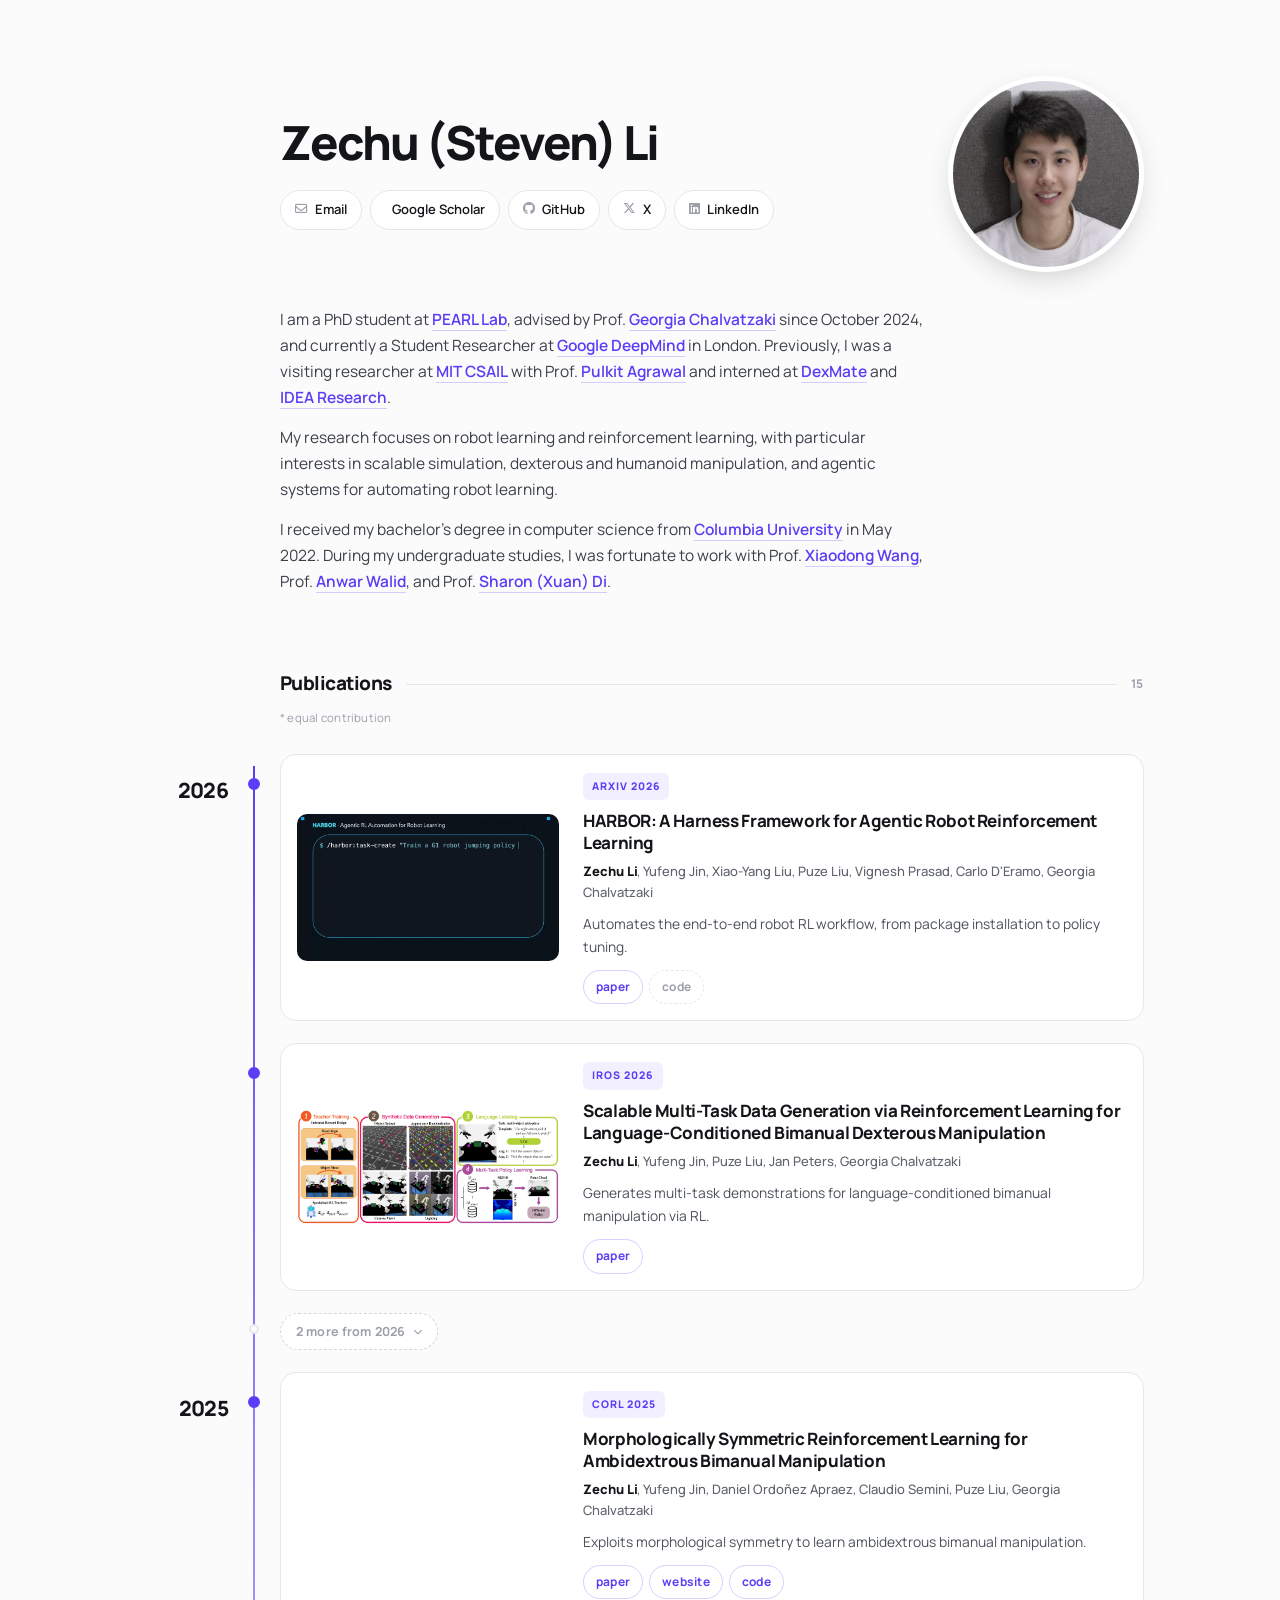
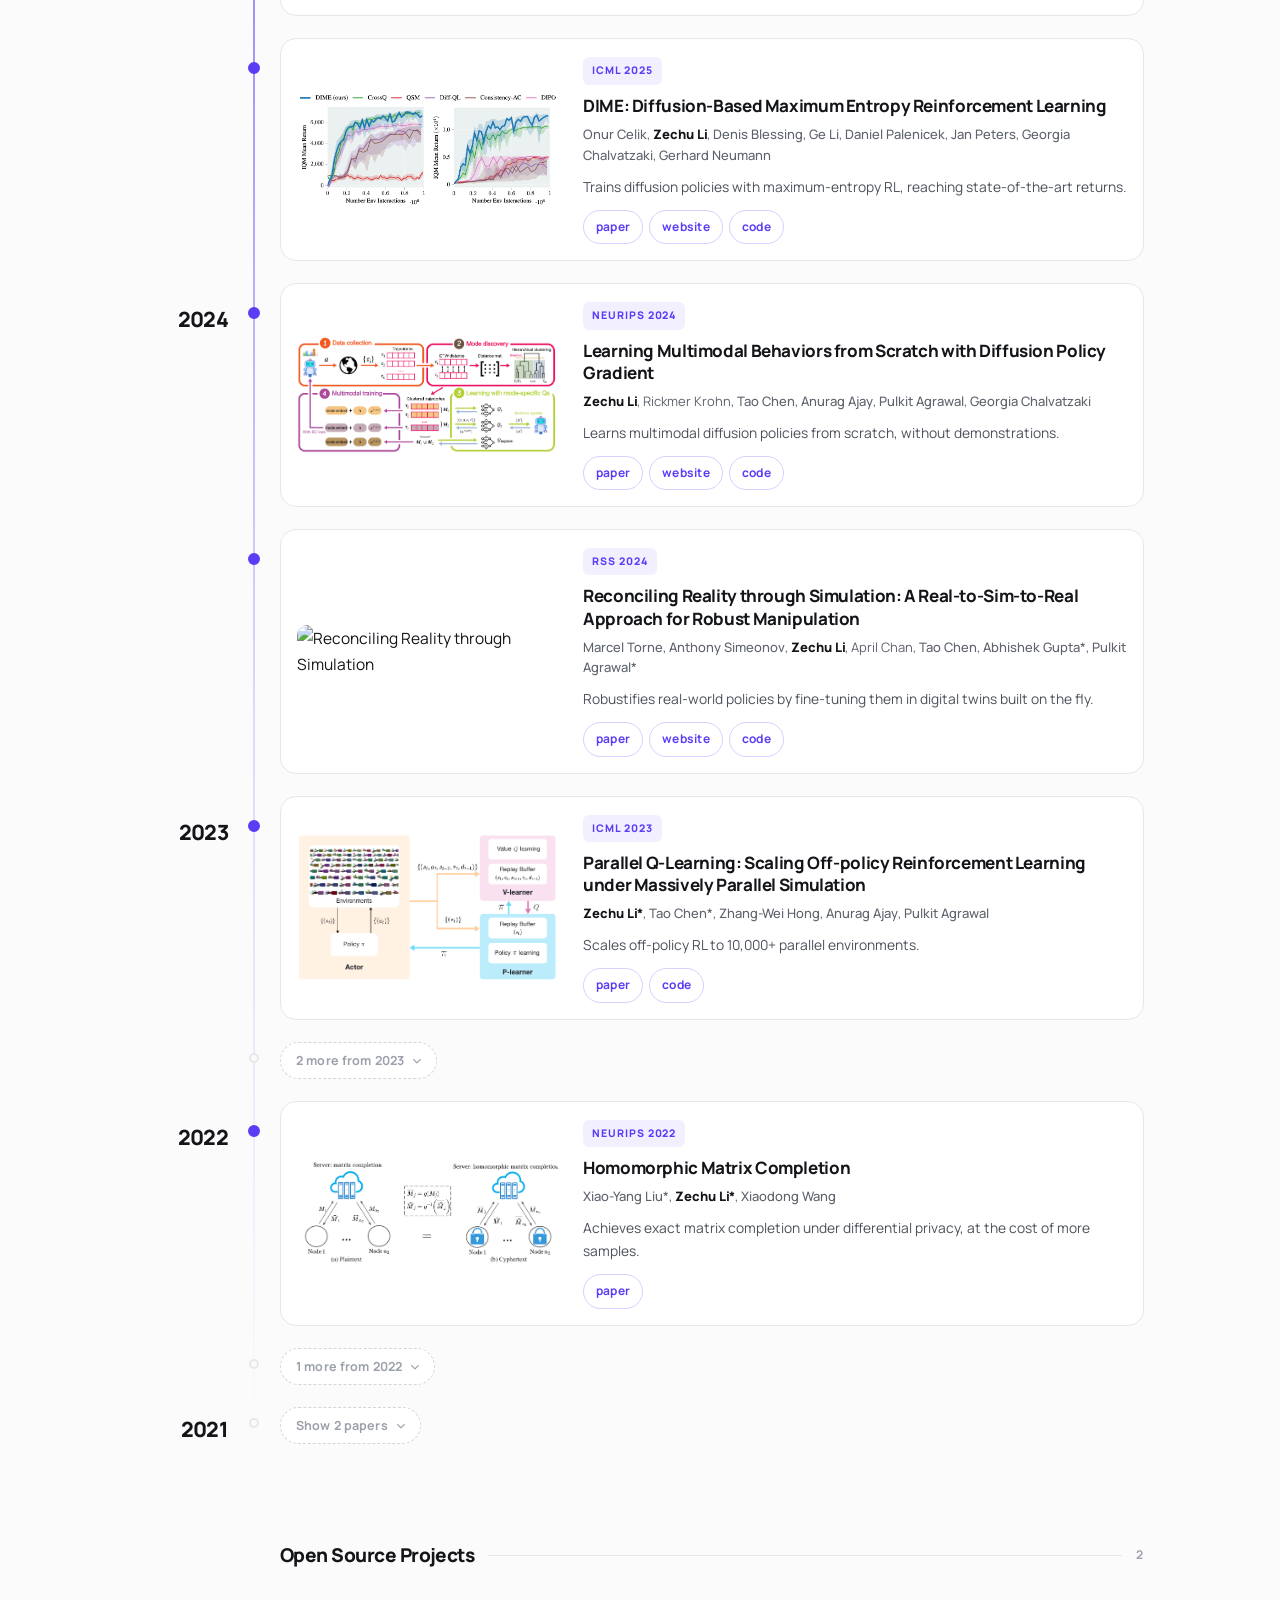
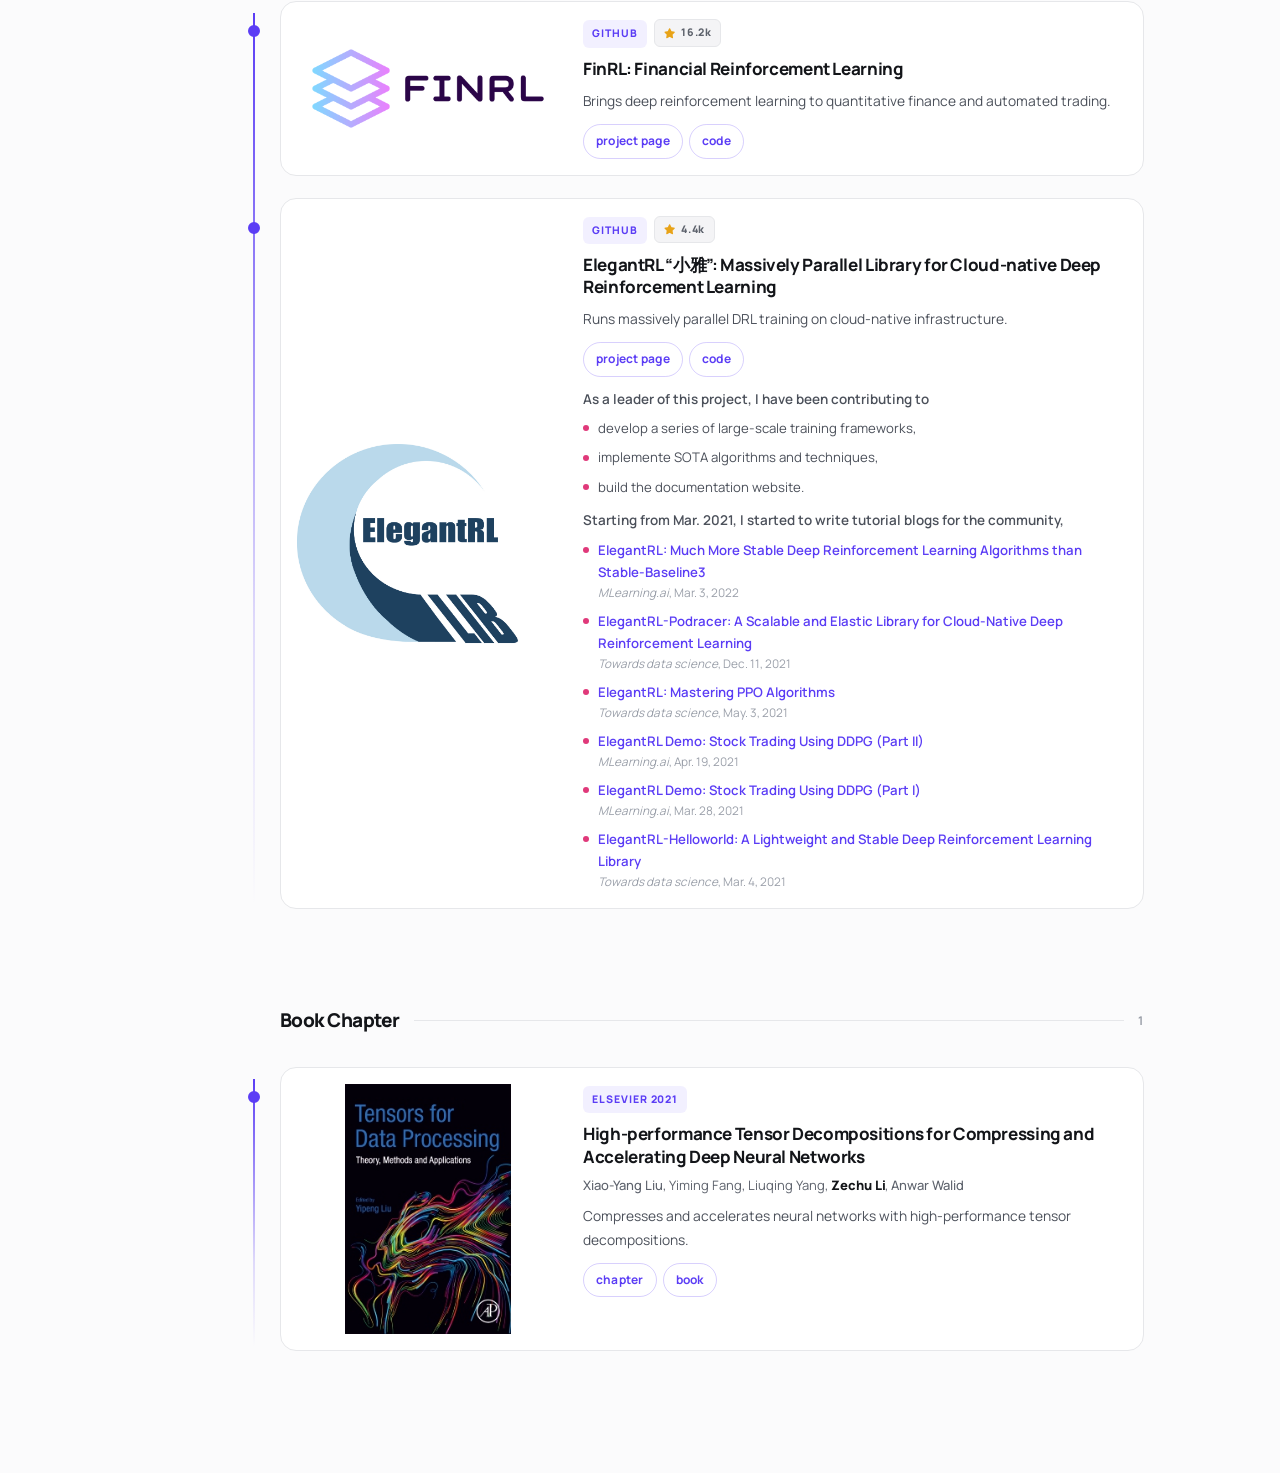
==== index.html @ 796621b0 "Tighten entry metadata: star counts, one-line contributions - Drop the per-year paper count under ea" ====
<!doctype html>
<html lang="en">
<head>
<meta charset="utf-8">
<meta name="viewport" content="width=device-width,initial-scale=1">
<meta name="color-scheme" content="light dark">
<meta name="theme-color" content="#fbfbfc">
<title>Zechu (Steven) Li</title>
<meta name="description" content="Zechu (Steven) Li — PhD student at PEARL Lab. Reinforcement learning, robotics, and scalable systems.">
<link rel="icon" href="files/scholar_photo.jpg">
<link rel="preconnect" href="https://fonts.googleapis.com"><link rel="preconnect" href="https://fonts.gstatic.com" crossorigin><link rel="stylesheet" href="https://fonts.googleapis.com/css2?family=Manrope:wght@400;500;600;700;800&display=swap">
<link rel="stylesheet" href="https://cdnjs.cloudflare.com/ajax/libs/font-awesome/6.5.2/css/all.min.css" crossorigin="anonymous" referrerpolicy="no-referrer">
<link rel="stylesheet" href="https://cdnjs.cloudflare.com/ajax/libs/academicons/1.9.4/css/academicons.min.css" crossorigin="anonymous" referrerpolicy="no-referrer">

<style>
*,*::before,*::after{box-sizing:border-box}
html{-webkit-text-size-adjust:100%}
body{margin:0}
img,video{max-width:100%;height:auto;display:block}
a{color:inherit}
h1,h2,h3,h4,p,ul,ol,figure{margin:0}
ul{padding:0;list-style:none}
button{font:inherit;color:inherit;background:none;border:0;cursor:pointer}
details summary::-webkit-details-marker{display:none}
:focus-visible{outline:2px solid currentColor;outline-offset:3px}
@media (prefers-reduced-motion:reduce){*{animation:none!important;transition:none!important;scroll-behavior:auto!important}}

:root{
  --bg:#fbfbfc; --paper:#fff; --ink:#131519; --dim:#5d626c; --dim2:#9ba0aa;
  --line:#e6e7ea; --acc:#5b3df5; --acc2:#e0397a;
  --yrw:92px;       /* column 1: the year label   */
  --railw:52px;     /* column 2: the timeline rail */
  --indent:144px;   /* = yrw + railw: everything outside the timeline lines
                       up with the cards, leaving the rail its own margin */
}
body{background:var(--bg);color:var(--ink);font:400 15.5px/1.68 "Manrope",system-ui,sans-serif;
  -webkit-font-smoothing:antialiased}
a{text-decoration:none}
.wrap{max-width:1060px;margin:0 auto;padding:0 26px 100px}
.vh{position:absolute;width:1px;height:1px;padding:0;margin:-1px;overflow:hidden;
  clip:rect(0 0 0 0);white-space:nowrap;border:0}

/* ---------- header ---------- */
header,.bio,.sec{margin-left:var(--indent)}
header{padding:76px 0 0;display:grid;grid-template-columns:1fr 212px;gap:44px;align-items:center}
.pf{width:196px;height:196px;object-fit:cover;border-radius:50%;background:var(--paper);
  border:5px solid var(--paper);box-shadow:0 10px 34px -14px rgba(19,21,25,.32);margin-left:auto}
h1{font-size:clamp(33px,6vw,47px);font-weight:800;letter-spacing:-.042em;line-height:1.05}
.social{margin-top:22px;display:flex;flex-wrap:wrap;gap:8px}
.social a{display:inline-flex;align-items:center;gap:7px;font-size:13px;font-weight:600;
  border:1px solid var(--line);background:var(--paper);border-radius:999px;padding:8px 14px;
  transition:border-color .18s,color .18s,transform .18s}
.social a:hover{border-color:var(--acc);color:var(--acc);transform:translateY(-1px)}
.social i{color:var(--dim2);font-size:12.5px}
.social a:hover i{color:var(--acc)}
.bio{margin-top:34px;display:grid;gap:14px;max-width:72ch;color:#3a3f48}
.bio a{color:var(--acc);border-bottom:1px solid rgba(91,61,245,.25);font-weight:600}
.bio a:hover{color:var(--acc2);border-color:var(--acc2)}

/* ---------- section headings ---------- */
.sec{margin:74px 0 30px var(--indent);display:flex;align-items:center;gap:14px;flex-wrap:wrap}
.sec h2{font-size:19px;font-weight:800;letter-spacing:-.028em}
.sec .ln{flex:1;height:1px;background:var(--line);min-width:20px}
.sec .cnt{font-size:12px;font-weight:700;color:var(--dim2);letter-spacing:.06em}
.note{font-size:11.5px;color:var(--dim2);margin:-22px 0 26px var(--indent);letter-spacing:.02em}

/* ---------- per-year expander ---------- */
.more{position:relative}
.more>summary{list-style:none;cursor:pointer;position:relative;padding-bottom:22px;
  display:flex;align-items:center}
.more>summary::before{content:"";position:absolute;left:calc(-1 * var(--railw)/2 - 5px);top:11px;
  width:10px;height:10px;border-radius:50%;background:var(--bg);
  border:2px solid var(--line);z-index:1;transition:border-color .18s,background .18s}
.more>summary:hover::before{border-color:var(--acc)}
.more[open]>summary::before{background:var(--acc);border-color:var(--acc)}
.moreu{display:inline-flex;align-items:center;gap:8px;background:var(--paper);
  border:1px dashed #d3d5da;border-radius:999px;padding:7px 15px;
  font-size:12.5px;font-weight:700;letter-spacing:.01em;color:var(--dim2);
  transition:border-color .18s,color .18s,border-style .18s,box-shadow .18s}
.more>summary:hover .moreu{border-style:solid;border-color:var(--acc);color:var(--acc);
  box-shadow:0 6px 18px -14px rgba(91,61,245,.7)}
.more[open]>summary .moreu{border-style:solid}
.moreu .chev{font-size:9px;transition:transform .2s}
.more[open]>summary .moreu .chev{transform:rotate(180deg)}
.more>summary:focus-visible .moreu{outline:2px solid var(--acc);outline-offset:3px}
.more .lbl-open{display:none}
.more[open] .lbl-shut{display:none}
.more[open] .lbl-open{display:inline}

/* ---------- timeline ---------- */
.tl{position:relative}
.tl::before{content:"";position:absolute;left:calc(var(--yrw) + var(--railw)/2 - 1px);
  top:12px;bottom:26px;width:2px;
  background:linear-gradient(180deg,var(--acc),rgba(91,61,245,.18) 68%,transparent)}
.grp{display:grid;grid-template-columns:var(--yrw) var(--railw) minmax(0,1fr);align-items:start}
.grp.only .yr{padding-top:5px}
.yr{grid-column:1;padding-top:19px;text-align:right;
  font-size:21px;font-weight:800;letter-spacing:-.03em;color:var(--ink)}
.cards{grid-column:3;min-width:0}
.node{position:relative;padding-bottom:22px}
.node::before{content:"";position:absolute;left:calc(-1 * var(--railw)/2 - 6px);top:24px;
  width:12px;height:12px;
  border-radius:50%;background:var(--acc);border:2.5px solid var(--acc);z-index:1;
  transition:box-shadow .18s}
.node.alt::before{background:var(--paper);border-color:var(--dim2)}
.node:hover::before{background:var(--acc);border-color:var(--acc);
  box-shadow:0 0 0 5px rgba(91,61,245,.14)}

.card{display:grid;grid-template-columns:262px 1fr;gap:24px;align-items:start;
  background:var(--paper);border:1px solid var(--line);border-radius:16px;padding:16px;
  transition:box-shadow .22s,border-color .22s,transform .22s}
.card:hover{border-color:#d8d9de;box-shadow:0 14px 34px -22px rgba(19,21,25,.34);transform:translateY(-2px)}
.fig{align-self:center;display:block;overflow:hidden;background:var(--paper);border-radius:10px}
.thumb{display:block;width:100%;height:auto;max-height:250px;object-fit:contain;margin:0 auto}
.vbadge{display:inline-block;font-size:10.5px;font-weight:800;letter-spacing:.09em;text-transform:uppercase;
  color:var(--acc);background:rgba(91,61,245,.08);border-radius:6px;padding:5px 9px}
.node.alt .vbadge{color:var(--dim);background:#f1f1f4}
.stars{display:inline-flex;align-items:center;gap:6px;margin-left:7px;vertical-align:middle;
  font-size:10.5px;font-weight:800;letter-spacing:.06em;color:var(--dim);
  background:#f4f4f6;border:1px solid var(--line);border-radius:6px;padding:4px 9px}
.stars i{color:#e8a317;font-size:10px}
.ttl{font-size:17px;font-weight:750;line-height:1.3;letter-spacing:-.022em;margin:10px 0 7px}
.ttl a:hover{color:var(--acc)}
.authors{font-size:13px;color:var(--dim);line-height:1.6}
.authors a{font-weight:500}
.authors a:hover{color:var(--acc)}
.me{color:var(--ink);font-weight:800;letter-spacing:-.005em}
.desc{font-size:13.8px;color:#4b505a;margin-top:9px}
.lnks{margin-top:12px;display:flex;flex-wrap:wrap;gap:6px}
.lnk{font-size:12px;font-weight:700;letter-spacing:.02em;color:var(--acc);
  border:1px solid rgba(91,61,245,.24);border-radius:999px;padding:6px 12px}
.lnk:hover{background:var(--acc);color:#fff;border-color:var(--acc)}
.lnk.off{color:var(--dim2);border-color:var(--line);border-style:dashed;pointer-events:none}
.sep{display:none}

/* ---------- open-source extras ---------- */
.pi{font-size:13.5px;color:#4b505a;margin-top:11px;font-weight:600}
.plist{margin-top:7px;display:grid;gap:7px;font-size:13.2px;color:#4b505a}
.plist li{padding-left:15px;position:relative}
.plist li::before{content:"";position:absolute;left:0;top:.62em;width:6px;height:6px;
  border-radius:50%;background:var(--acc2)}
.plist a{color:var(--acc);font-weight:600}
.plist a:hover{color:var(--acc2)}
.cite{display:block;font-size:11.8px;color:var(--dim2);font-weight:400}


@media (max-width:960px){
  :root{--yrw:70px;--railw:42px;--indent:112px}
  .card{grid-template-columns:216px 1fr;gap:20px}
  .yr{font-size:19px}
}
@media (max-width:820px){
  :root{--indent:0px}
  header{grid-template-columns:1fr;gap:22px}
  .pf{width:132px;height:132px;order:-1;border-width:4px;margin-left:0}
  .tl::before{left:5px;top:8px}
  .grp{grid-template-columns:minmax(0,1fr)}
  .yr{grid-column:1;padding:0 0 12px 28px;text-align:left;font-size:18px;
    display:flex;align-items:baseline;gap:9px}
  .cards{grid-column:1}
  .node{padding-left:28px}
  .node::before{left:0;top:24px}
  .card{grid-template-columns:1fr;gap:14px}
  .fig{max-width:360px;width:100%}
}
@media (max-width:520px){
  .wrap{padding:0 16px 80px}
  header{padding-top:44px}
  .sec{gap:10px}
  .sec .ln{display:none}
}
</style>
</head>
<body>

<div class="wrap">
<header>
  <div>
    <h1>Zechu (Steven) Li</h1>
    <nav class="social"><a class="" href="mailto:zl2993@columbia.edu"><i class="far fa-envelope" aria-hidden="true"></i> Email</a><a class="" href="https://scholar.google.com/citations?user=FI_6by0AAAAJ&hl=en" target="_blank" rel="noopener"><i class="ai ai-google-scholar" aria-hidden="true"></i> Google Scholar</a><a class="" href="https://github.com/supersglzc" target="_blank" rel="noopener"><i class="fab fa-github" aria-hidden="true"></i> GitHub</a><a class="" href="https://x.com/softraeh" target="_blank" rel="noopener"><i class="fab fa-x-twitter" aria-hidden="true"></i> X</a><a class="" href="https://www.linkedin.com/in/zechu-li-66a7741b3/" target="_blank" rel="noopener"><i class="fab fa-linkedin" aria-hidden="true"></i> LinkedIn</a></nav>
  </div>
  <img class="pf" src="files/scholar_photo.jpg" alt="Zechu (Steven) Li" width="256" height="256">
</header>
<div class="bio"><p class="bio-p">I am a PhD student at <a href="https://pearl-lab.com/" target="_blank" rel="noopener">PEARL Lab</a>, advised by Prof. <a href="https://pearl-lab.com/people/georgia-chalvatzaki/" target="_blank" rel="noopener">Georgia Chalvatzaki</a> since October 2024, and currently a Student Researcher at <a href="https://deepmind.google/" target="_blank" rel="noopener">Google DeepMind</a> in London. Previously, I was a visiting researcher at <a href="https://www.csail.mit.edu/" target="_blank" rel="noopener">MIT CSAIL</a> with Prof. <a href="http://people.csail.mit.edu/pulkitag/" target="_blank" rel="noopener">Pulkit Agrawal</a> and interned at <a href="https://www.dexmate.ai/" target="_blank" rel="noopener">DexMate</a> and <a href="https://www.idea.edu.cn/" target="_blank" rel="noopener">IDEA Research</a>.</p>
<p class="bio-p">My research focuses on robot learning and reinforcement learning, with particular interests in scalable simulation, dexterous and humanoid manipulation, and agentic systems for automating robot learning.</p>
<p class="bio-p">I received my bachelor&rsquo;s degree in computer science from <a href="https://www.columbia.edu/" target="_blank" rel="noopener">Columbia University</a> in May 2022. During my undergraduate studies, I was fortunate to work with Prof. <a href="https://www.ee.columbia.edu/~wangx/" target="_blank" rel="noopener">Xiaodong Wang</a>, Prof. <a href="https://scholar.google.com.au/citations?user=Q5oC62EAAAAJ&amp;hl=en" target="_blank" rel="noopener">Anwar Walid</a>, and Prof. <a href="https://sharondi-columbia.wixsite.com/ditectlab" target="_blank" rel="noopener">Sharon (Xuan) Di</a>.</p></div>

<main>
  <div class="sec"><h2>Publications</h2><span class="ln"></span><span class="cnt">15</span></div>
  <p class="note">* equal contribution</p>
  <div class="tl">
<div class="grp"><div class="yr">2026</div><div class="cards">
<div class="node">
  <article class="card">
    <a class="fig" href="https://arxiv.org/abs/2606.08610" target="_blank" rel="noopener"><img class="thumb" src="images/harbor_demo.webp" alt="HARBOR" loading="lazy" decoding="async"></a>
    <div>
      <span class="vbadge">arXiv 2026</span>
      <h3 class="ttl"><a href="https://arxiv.org/abs/2606.08610" target="_blank" rel="noopener">HARBOR: A Harness Framework for Agentic Robot Reinforcement Learning</a></h3>
      <p class="authors"><span class="me">Zechu Li</span>, <a href="https://yufengjin.github.io/" target="_blank" rel="noopener">Yufeng Jin</a>, <a href="http://www.tensorlet.org/" target="_blank" rel="noopener">Xiao-Yang Liu</a>, <a href="https://puzeliu.github.io/" target="_blank" rel="noopener">Puze Liu</a>, <a href="https://pearl-lab.com/vignesh-prasad/" target="_blank" rel="noopener">Vignesh Prasad</a>, <a href="https://www.caidas.uni-wuerzburg.de/rlcdm/team/carlo-deramo/" target="_blank" rel="noopener">Carlo D'Eramo</a>, <a href="https://pearl-lab.com/people/georgia-chalvatzaki/" target="_blank" rel="noopener">Georgia Chalvatzaki</a></p>
      <p class="desc">Automates the end-to-end robot RL workflow, from package installation to policy tuning.</p>
      <div class="lnks"><a class="lnk" href="https://arxiv.org/abs/2606.08610" target="_blank" rel="noopener">paper</a><span class="lnk off" title="coming soon">code</span></div>
      
    </div>
  </article>
</div>
<div class="node">
  <article class="card">
    <a class="fig" href="https://arxiv.org/abs/2606.22471" target="_blank" rel="noopener"><img class="thumb" src="images/iros.jpg" alt="Scalable Multi-Task Data Generation via Reinforcement Learning for Language-Conditioned Bimanual Dexterous Manipulation" loading="lazy" decoding="async"></a>
    <div>
      <span class="vbadge">IROS 2026</span>
      <h3 class="ttl"><a href="https://arxiv.org/abs/2606.22471" target="_blank" rel="noopener">Scalable Multi-Task Data Generation via Reinforcement Learning for Language-Conditioned Bimanual Dexterous Manipulation</a></h3>
      <p class="authors"><span class="me">Zechu Li</span>, <a href="https://yufengjin.github.io/" target="_blank" rel="noopener">Yufeng Jin</a>, <a href="https://puzeliu.github.io/" target="_blank" rel="noopener">Puze Liu</a>, <a href="https://www.ias.informatik.tu-darmstadt.de/Team/JanPeters" target="_blank" rel="noopener">Jan Peters</a>, <a href="https://pearl-lab.com/people/georgia-chalvatzaki/" target="_blank" rel="noopener">Georgia Chalvatzaki</a></p>
      <p class="desc">Generates multi-task demonstrations for language-conditioned bimanual manipulation via RL.</p>
      <div class="lnks"><a class="lnk" href="https://arxiv.org/abs/2606.22471" target="_blank" rel="noopener">paper</a></div>
      
    </div>
  </article>
</div><details class="more"><summary><span class="moreu"><span class="lbl-shut">2 more from 2026</span><span class="lbl-open">Show fewer</span><i class="chev fas fa-chevron-down" aria-hidden="true"></i></span></summary>
<div class="node alt">
  <article class="card">
    <a class="fig" href="https://arxiv.org/abs/2605.11665v1" target="_blank" rel="noopener"><img class="thumb" src="images/nautilus.png" alt="Nautilus" loading="lazy" decoding="async"></a>
    <div>
      <span class="vbadge">arXiv 2026</span>
      <h3 class="ttl"><a href="https://arxiv.org/abs/2605.11665v1" target="_blank" rel="noopener">Nautilus: From One Prompt to Plug-and-Play Robot Learning</a></h3>
      <p class="authors"><a href="https://yufengjin.github.io/" target="_blank" rel="noopener">Yufeng Jin*</a>, <a href="https://ventusff.github.io/" target="_blank" rel="noopener">Jianfei Guo*</a>, <a href="https://xiaogangjia.github.io/Personal_Website/" target="_blank" rel="noopener">Xiaogang Jia</a>, <a href="https://yudeng321.github.io/" target="_blank" rel="noopener">Yu Deng</a>, <span class="me">Zechu Li</span>, <a href="https://www.linkedin.com/in/han-liu-697a442aa/" target="_blank" rel="noopener">Han Liu</a>, <span class="au">Weiran Liao</span>, <a href="https://pearl-lab.com/vignesh-prasad/" target="_blank" rel="noopener">Vignesh Prasad</a>, <a href="https://www.linkedin.com/in/mathias-franzius-86b17b2b4/" target="_blank" rel="noopener">Mathias Franzius</a>, <a href="https://alr.iar.kit.edu/21_65.php" target="_blank" rel="noopener">Gerhard Neumann</a>, <a href="https://pearl-lab.com/people/georgia-chalvatzaki/" target="_blank" rel="noopener">Georgia Chalvatzaki</a></p>
      <p class="desc">Turns a single prompt into reproduction, evaluation, fine-tuning, and deployment workflows.</p>
      <div class="lnks"><a class="lnk" href="https://arxiv.org/abs/2605.11665v1" target="_blank" rel="noopener">paper</a><a class="lnk" href="https://yufengjin.github.io/projects/nautilus/" target="_blank" rel="noopener">website</a></div>
      
    </div>
  </article>
</div>
<div class="node alt">
  <article class="card">
    <a class="fig" href="https://arxiv.org/abs/2511.01501" target="_blank" rel="noopener"><img class="thumb" src="images/se3poseflow.webp" alt="SE(3)-PoseFlow" loading="lazy" decoding="async"></a>
    <div>
      <span class="vbadge">ICRA 2026</span>
      <h3 class="ttl"><a href="https://arxiv.org/abs/2511.01501" target="_blank" rel="noopener">SE(3)-PoseFlow: Estimating 6D Pose Distributions for Uncertainty-Aware Robotic Manipulation</a></h3>
      <p class="authors"><a href="https://yufengjin.github.io/" target="_blank" rel="noopener">Yufeng Jin</a>, <a href="https://niklasfunk.com/" target="_blank" rel="noopener">Niklas Funk</a>, <a href="https://pearl-lab.com/vignesh-prasad/" target="_blank" rel="noopener">Vignesh Prasad</a>, <span class="me">Zechu Li</span>, <a href="https://www.linkedin.com/in/mathias-franzius-86b17b2b4/" target="_blank" rel="noopener">Mathias Franzius</a>, <a href="https://www.ias.informatik.tu-darmstadt.de/Team/JanPeters" target="_blank" rel="noopener">Jan Peters</a>, <a href="https://pearl-lab.com/people/georgia-chalvatzaki/" target="_blank" rel="noopener">Georgia Chalvatzaki</a></p>
      <p class="desc">Estimates full 6D pose distributions via flow matching on SE(3) for uncertainty-aware manipulation.</p>
      <div class="lnks"><a class="lnk" href="https://arxiv.org/abs/2511.01501" target="_blank" rel="noopener">paper</a><a class="lnk" href="https://yufengjin.github.io/projects/se3-poseflow/" target="_blank" rel="noopener">website</a></div>
      
    </div>
  </article>
</div></details></div></div>
<div class="grp"><div class="yr">2025</div><div class="cards">
<div class="node">
  <article class="card">
    <a class="fig" href="https://arxiv.org/abs/2505.05287" target="_blank" rel="noopener"><video class="thumb" src="images/symdex.mp4" autoplay muted loop playsinline preload="metadata"></video></a>
    <div>
      <span class="vbadge">CoRL 2025</span>
      <h3 class="ttl"><a href="https://arxiv.org/abs/2505.05287" target="_blank" rel="noopener">Morphologically Symmetric Reinforcement Learning for Ambidextrous Bimanual Manipulation</a></h3>
      <p class="authors"><span class="me">Zechu Li</span>, <a href="https://yufengjin.github.io/" target="_blank" rel="noopener">Yufeng Jin</a>, <a href="https://daniel-ordonez-apraez.netlify.app/" target="_blank" rel="noopener">Daniel Ordoñez Apraez</a>, <a href="https://www.iit.it/people-details/-/people/claudio-semini" target="_blank" rel="noopener">Claudio Semini</a>, <a href="https://puzeliu.github.io/" target="_blank" rel="noopener">Puze Liu</a>, <a href="https://pearl-lab.com/people/georgia-chalvatzaki/" target="_blank" rel="noopener">Georgia Chalvatzaki</a></p>
      <p class="desc">Exploits morphological symmetry to learn ambidextrous bimanual manipulation.</p>
      <div class="lnks"><a class="lnk" href="https://arxiv.org/abs/2505.05287" target="_blank" rel="noopener">paper</a><a class="lnk" href="https://supersglzc.github.io/projects/symdex/" target="_blank" rel="noopener">website</a><a class="lnk" href="https://github.com/supersglzc/symdex" target="_blank" rel="noopener">code</a></div>
      
    </div>
  </article>
</div>
<div class="node">
  <article class="card">
    <a class="fig" href="https://arxiv.org/abs/2502.02316" target="_blank" rel="noopener"><img class="thumb" src="images/DIME.png" alt="DIME" loading="lazy" decoding="async"></a>
    <div>
      <span class="vbadge">ICML 2025</span>
      <h3 class="ttl"><a href="https://arxiv.org/abs/2502.02316" target="_blank" rel="noopener">DIME: Diffusion-Based Maximum Entropy Reinforcement Learning</a></h3>
      <p class="authors"><a href="https://onur4229.github.io/" target="_blank" rel="noopener">Onur Celik</a>, <span class="me">Zechu Li</span>, <a href="https://denisbless.github.io/" target="_blank" rel="noopener">Denis Blessing</a>, <a href="https://brucegeli.github.io/" target="_blank" rel="noopener">Ge Li</a>, <a href="https://www.ias.informatik.tu-darmstadt.de/Team/DanielPalenicek" target="_blank" rel="noopener">Daniel Palenicek</a>, <a href="https://www.ias.informatik.tu-darmstadt.de/Team/JanPeters" target="_blank" rel="noopener">Jan Peters</a>, <a href="https://pearl-lab.com/people/georgia-chalvatzaki/" target="_blank" rel="noopener">Georgia Chalvatzaki</a>, <a href="https://alr.iar.kit.edu/21_65.php" target="_blank" rel="noopener">Gerhard Neumann</a></p>
      <p class="desc">Trains diffusion policies with maximum-entropy RL, reaching state-of-the-art returns.</p>
      <div class="lnks"><a class="lnk" href="https://arxiv.org/abs/2502.02316" target="_blank" rel="noopener">paper</a><a class="lnk" href="https://alrhub.github.io/dime-website/" target="_blank" rel="noopener">website</a><a class="lnk" href="https://github.com/ALRhub/DIME" target="_blank" rel="noopener">code</a></div>
      
    </div>
  </article>
</div></div></div>
<div class="grp"><div class="yr">2024</div><div class="cards">
<div class="node">
  <article class="card">
    <a class="fig" href="https://arxiv.org/abs/2406.00681" target="_blank" rel="noopener"><img class="thumb" src="images/ddiffpg.png" alt="Learning Multimodal Behaviors from Scratch with Diffusion Policy Gradient" loading="lazy" decoding="async"></a>
    <div>
      <span class="vbadge">NeurIPS 2024</span>
      <h3 class="ttl"><a href="https://arxiv.org/abs/2406.00681" target="_blank" rel="noopener">Learning Multimodal Behaviors from Scratch with Diffusion Policy Gradient</a></h3>
      <p class="authors"><span class="me">Zechu Li</span>, <span class="au">Rickmer Krohn</span>, <a href="https://taochenshh.github.io/" target="_blank" rel="noopener">Tao Chen</a>, <a href="https://anuragajay.github.io/" target="_blank" rel="noopener">Anurag Ajay</a>, <a href="https://people.csail.mit.edu/pulkitag/" target="_blank" rel="noopener">Pulkit Agrawal</a>, <a href="https://pearl-lab.com/people/georgia-chalvatzaki/" target="_blank" rel="noopener">Georgia Chalvatzaki</a></p>
      <p class="desc">Learns multimodal diffusion policies from scratch, without demonstrations.</p>
      <div class="lnks"><a class="lnk" href="https://arxiv.org/abs/2406.00681" target="_blank" rel="noopener">paper</a><a class="lnk" href="https://supersglzc.github.io/projects/ddiffpg/" target="_blank" rel="noopener">website</a><a class="lnk" href="https://github.com/supersglzc/ddiffpg" target="_blank" rel="noopener">code</a></div>
      
    </div>
  </article>
</div>
<div class="node">
  <article class="card">
    <a class="fig" href="http://arxiv.org/abs/2403.03949" target="_blank" rel="noopener"><img class="thumb" src="images/realto.gif" alt="Reconciling Reality through Simulation" loading="lazy" decoding="async"></a>
    <div>
      <span class="vbadge">RSS 2024</span>
      <h3 class="ttl"><a href="http://arxiv.org/abs/2403.03949" target="_blank" rel="noopener">Reconciling Reality through Simulation: A Real-to-Sim-to-Real Approach for Robust Manipulation</a></h3>
      <p class="authors"><a href="https://marceltorne.github.io/" target="_blank" rel="noopener">Marcel Torne</a>, <a href="https://anthonysimeonov.github.io/" target="_blank" rel="noopener">Anthony Simeonov</a>, <span class="me">Zechu Li</span>, <span class="au">April Chan</span>, <a href="https://taochenshh.github.io/" target="_blank" rel="noopener">Tao Chen</a>, <a href="https://abhishekunique.github.io/" target="_blank" rel="noopener">Abhishek Gupta*</a>, <a href="https://people.csail.mit.edu/pulkitag/" target="_blank" rel="noopener">Pulkit Agrawal*</a></p>
      <p class="desc">Robustifies real-world policies by fine-tuning them in digital twins built on the fly.</p>
      <div class="lnks"><a class="lnk" href="http://arxiv.org/abs/2403.03949" target="_blank" rel="noopener">paper</a><a class="lnk" href="https://real-to-sim-to-real.github.io/RialTo/" target="_blank" rel="noopener">website</a><a class="lnk" href="https://github.com/real-to-sim-to-real/RialToPolicyLearning" target="_blank" rel="noopener">code</a></div>
      
    </div>
  </article>
</div></div></div>
<div class="grp"><div class="yr">2023</div><div class="cards">
<div class="node">
  <article class="card">
    <a class="fig" href="https://openreview.net/pdf?id=vFvw8EzQNLy" target="_blank" rel="noopener"><img class="thumb" src="files/parallel_scheme.png" alt="Parallel Q-Learning" loading="lazy" decoding="async"></a>
    <div>
      <span class="vbadge">ICML 2023</span>
      <h3 class="ttl"><a href="https://openreview.net/pdf?id=vFvw8EzQNLy" target="_blank" rel="noopener">Parallel Q-Learning: Scaling Off-policy Reinforcement Learning under Massively Parallel Simulation</a></h3>
      <p class="authors"><span class="me">Zechu Li*</span>, <a href="https://taochenshh.github.io/" target="_blank" rel="noopener">Tao Chen*</a>, <a href="https://williamd4112.github.io/" target="_blank" rel="noopener">Zhang-Wei Hong</a>, <a href="https://anuragajay.github.io/" target="_blank" rel="noopener">Anurag Ajay</a>, <a href="https://people.csail.mit.edu/pulkitag/" target="_blank" rel="noopener">Pulkit Agrawal</a></p>
      <p class="desc">Scales off-policy RL to 10,000+ parallel environments.</p>
      <div class="lnks"><a class="lnk" href="https://openreview.net/pdf?id=vFvw8EzQNLy" target="_blank" rel="noopener">paper</a><a class="lnk" href="https://github.com/Improbable-AI/pql" target="_blank" rel="noopener">code</a></div>
      
    </div>
  </article>
</div><details class="more"><summary><span class="moreu"><span class="lbl-shut">2 more from 2023</span><span class="lbl-open">Show fewer</span><i class="chev fas fa-chevron-down" aria-hidden="true"></i></span></summary>
<div class="node alt">
  <article class="card">
    <a class="fig" href="https://www.mdpi.com/2073-4336/14/3/41" target="_blank" rel="noopener"><img class="thumb" src="images/games-14-00041-g001.png" alt="Social Learning for Sequential Driving Dilemmas" loading="lazy" decoding="async"></a>
    <div>
      <span class="vbadge">Games 2023</span>
      <h3 class="ttl"><a href="https://www.mdpi.com/2073-4336/14/3/41" target="_blank" rel="noopener">Social Learning for Sequential Driving Dilemmas</a></h3>
      <p class="authors"><span class="au">Xu Chen</span>, <a href="https://sharondi-columbia.wixsite.com/ditectlab" target="_blank" rel="noopener">Sharon (Xuan) Di</a>, <span class="me">Zechu Li</span></p>
      <p class="desc">Identifies when social dilemmas arise in autonomous vehicles&rsquo; sequential decisions.</p>
      <div class="lnks"><a class="lnk" href="https://www.mdpi.com/2073-4336/14/3/41" target="_blank" rel="noopener">paper</a></div>
      
    </div>
  </article>
</div>
<div class="node alt">
  <article class="card">
    <a class="fig" href="https://openreview.net/pdf?id=LVum7knUA7g" target="_blank" rel="noopener"><img class="thumb" src="files/gradient.png" alt="Stationary Deep Reinforcement Learning with Quantum K-spin Hamiltonian Equation" loading="lazy" decoding="async"></a>
    <div>
      <span class="vbadge">ICLR Workshop 2023</span>
      <h3 class="ttl"><a href="https://openreview.net/pdf?id=LVum7knUA7g" target="_blank" rel="noopener">Stationary Deep Reinforcement Learning with Quantum K-spin Hamiltonian Equation</a></h3>
      <p class="authors"><a href="http://www.tensorlet.org/" target="_blank" rel="noopener">Xiao-Yang Liu*</a>, <span class="me">Zechu Li*</span>, <span class="au">Shixun Wu</span>, <a href="https://www.ee.columbia.edu/~wangx/" target="_blank" rel="noopener">Xiaodong Wang</a></p>
      <p class="desc">Adds a quantum K-spin Hamiltonian regularizer that steers policies toward better optima.</p>
      <div class="lnks"><a class="lnk" href="https://openreview.net/pdf?id=LVum7knUA7g" target="_blank" rel="noopener">paper</a></div>
      
    </div>
  </article>
</div></details></div></div>
<div class="grp"><div class="yr">2022</div><div class="cards">
<div class="node">
  <article class="card">
    <a class="fig" href="https://proceedings.neurips.cc/paper_files/paper/2022/hash/4f550cb7b30b59553e50cd08a9dbf068-Abstract-Conference.html" target="_blank" rel="noopener"><img class="thumb" src="files/distributed_scheme.png" alt="Homomorphic Matrix Completion" loading="lazy" decoding="async"></a>
    <div>
      <span class="vbadge">NeurIPS 2022</span>
      <h3 class="ttl"><a href="https://proceedings.neurips.cc/paper_files/paper/2022/hash/4f550cb7b30b59553e50cd08a9dbf068-Abstract-Conference.html" target="_blank" rel="noopener">Homomorphic Matrix Completion</a></h3>
      <p class="authors"><a href="http://www.tensorlet.org/" target="_blank" rel="noopener">Xiao-Yang Liu*</a>, <span class="me">Zechu Li*</span>, <a href="https://www.ee.columbia.edu/~wangx/" target="_blank" rel="noopener">Xiaodong Wang</a></p>
      <p class="desc">Achieves exact matrix completion under differential privacy, at the cost of more samples.</p>
      <div class="lnks"><a class="lnk" href="https://proceedings.neurips.cc/paper_files/paper/2022/hash/4f550cb7b30b59553e50cd08a9dbf068-Abstract-Conference.html" target="_blank" rel="noopener">paper</a></div>
      
    </div>
  </article>
</div><details class="more"><summary><span class="moreu"><span class="lbl-shut">1 more from 2022</span><span class="lbl-open">Show fewer</span><i class="chev fas fa-chevron-down" aria-hidden="true"></i></span></summary>
<div class="node alt">
  <article class="card">
    <a class="fig" href="https://ieeexplore.ieee.org/document/9827289" target="_blank" rel="noopener"><img class="thumb" src="images/social_learning.png" alt="Social Learning In Markov Games" loading="lazy" decoding="async"></a>
    <div>
      <span class="vbadge">IEEE IV 2022</span>
      <h3 class="ttl"><a href="https://ieeexplore.ieee.org/document/9827289" target="_blank" rel="noopener">Social Learning In Markov Games: Empowering Autonomous Driving</a></h3>
      <p class="authors"><span class="au">Xu Chen</span>, <span class="me">Zechu Li</span>, <a href="https://sharondi-columbia.wixsite.com/ditectlab" target="_blank" rel="noopener">Sharon (Xuan) Di</a></p>
      <p class="desc">Studies how autonomous vehicles form social norms through RL in Markov games.</p>
      <div class="lnks"><a class="lnk" href="https://ieeexplore.ieee.org/document/9827289" target="_blank" rel="noopener">paper</a><a class="lnk" href="https://github.com/supersglzc/Social-Learning" target="_blank" rel="noopener">code</a></div>
      
    </div>
  </article>
</div></details></div></div>
<div class="grp only"><div class="yr">2021</div><div class="cards"><details class="more"><summary><span class="moreu"><span class="lbl-shut">Show 2 papers</span><span class="lbl-open">Show fewer</span><i class="chev fas fa-chevron-down" aria-hidden="true"></i></span></summary>
<div class="node alt">
  <article class="card">
    <a class="fig" href="https://dl.acm.org/doi/10.1145/3490354.3494413" target="_blank" rel="noopener"><img class="thumb" src="images/finrl_podracer.png" alt="FinRL-Podracer" loading="lazy" decoding="async"></a>
    <div>
      <span class="vbadge">ICAIF 2021</span>
      <h3 class="ttl"><a href="https://dl.acm.org/doi/10.1145/3490354.3494413" target="_blank" rel="noopener">FinRL-Podracer: High Performance and Scalable Deep Reinforcement Learning for Quantitative Finance</a></h3>
      <p class="authors"><span class="me">Zechu Li</span>, <a href="http://www.tensorlet.org/" target="_blank" rel="noopener">Xiao-Yang Liu</a>, <span class="au">Jiahao Zheng</span>, <a href="https://zhaoranwang.github.io/" target="_blank" rel="noopener">Zhaoran Wang</a>, <a href="https://scholar.google.com.au/citations?user=Q5oC62EAAAAJ&hl=en" target="_blank" rel="noopener">Anwar Walid</a>, <a href="https://idea.edu.cn/person/guojian/" target="_blank" rel="noopener">Jian Guo</a></p>
      <p class="desc">Trains a NASDAQ-100 trading agent in 10 minutes on 80 A100 GPUs.</p>
      <div class="lnks"><a class="lnk" href="https://dl.acm.org/doi/10.1145/3490354.3494413" target="_blank" rel="noopener">paper</a><a class="lnk" href="https://github.com/AI4Finance-Foundation/FinRL_Podracer" target="_blank" rel="noopener">code</a></div>
      
    </div>
  </article>
</div>
<div class="node alt">
  <article class="card">
    <a class="fig" href="https://arxiv.org/pdf/2112.05923.pdf" target="_blank" rel="noopener"><img class="thumb" src="images/erl_podracer.png" alt="ElegantRL-Podracer" loading="lazy" decoding="async"></a>
    <div>
      <span class="vbadge">NeurIPS Workshop 2021</span>
      <h3 class="ttl"><a href="https://arxiv.org/pdf/2112.05923.pdf" target="_blank" rel="noopener">ElegantRL-Podracer: Scalable and Elastic Library for Cloud-native Deep Reinforcement Learning</a></h3>
      <p class="authors"><a href="http://www.tensorlet.org/" target="_blank" rel="noopener">Xiao-Yang Liu*</a>, <span class="me">Zechu Li*</span>, <a href="https://www.princeton.edu/~zy6/" target="_blank" rel="noopener">Zhuoran Yang</a>, <span class="au">Jiahao Zheng</span>, <a href="https://zhaoranwang.github.io/" target="_blank" rel="noopener">Zhaoran Wang</a>, <a href="https://scholar.google.com.au/citations?user=Q5oC62EAAAAJ&hl=en" target="_blank" rel="noopener">Anwar Walid</a>, <a href="https://idea.edu.cn/person/guojian/" target="_blank" rel="noopener">Jian Guo</a>, <a href="http://people.eecs.berkeley.edu/~jordan/" target="_blank" rel="noopener">Michael Jordan</a></p>
      <p class="desc">Scales cloud-native DRL training across millions of GPU cores.</p>
      <div class="lnks"><a class="lnk" href="https://arxiv.org/pdf/2112.05923.pdf" target="_blank" rel="noopener">paper</a><a class="lnk" href="https://github.com/AI4Finance-Foundation/ElegantRL" target="_blank" rel="noopener">code</a></div>
      
    </div>
  </article>
</div></details></div></div>
</div>

  <div class="sec"><h2>Open Source Projects</h2><span class="ln"></span><span class="cnt">2</span></div>
  <div class="tl"><div class="grp"><div class="yr"></div><div class="cards">
<div class="node">
  <article class="card">
    <a class="fig" href="https://github.com/AI4Finance-Foundation/FinRL" target="_blank" rel="noopener"><img class="thumb" src="images/finrl.png" alt="FinRL" loading="lazy" decoding="async"></a>
    <div>
      <span class="vbadge">GitHub</span><span class="stars" title="16,207 GitHub stars"><i class="fas fa-star" aria-hidden="true"></i>16.2k</span>
      <h3 class="ttl"><a href="https://github.com/AI4Finance-Foundation/FinRL" target="_blank" rel="noopener">FinRL: Financial Reinforcement Learning</a></h3>
      
      <p class="desc">Brings deep reinforcement learning to quantitative finance and automated trading.</p>
      <div class="lnks"><a class="lnk" href="https://finrl.readthedocs.io/en/latest/index.html" target="_blank" rel="noopener">project page</a><a class="lnk" href="https://github.com/AI4Finance-Foundation/FinRL" target="_blank" rel="noopener">code</a></div>
      
    </div>
  </article>
</div>
<div class="node">
  <article class="card">
    <a class="fig" href="https://github.com/AI4Finance-Foundation/ElegantRL" target="_blank" rel="noopener"><img class="thumb" src="images/elegantrl.jpg" alt="ElegantRL “小雅”" loading="lazy" decoding="async"></a>
    <div>
      <span class="vbadge">GitHub</span><span class="stars" title="4,360 GitHub stars"><i class="fas fa-star" aria-hidden="true"></i>4.4k</span>
      <h3 class="ttl"><a href="https://github.com/AI4Finance-Foundation/ElegantRL" target="_blank" rel="noopener">ElegantRL “小雅”: Massively Parallel Library for Cloud-native Deep Reinforcement Learning</a></h3>
      
      <p class="desc">Runs massively parallel DRL training on cloud-native infrastructure.</p>
      <div class="lnks"><a class="lnk" href="https://elegantrl.readthedocs.io/en/latest/index.html" target="_blank" rel="noopener">project page</a><a class="lnk" href="https://github.com/AI4Finance-Foundation/ElegantRL" target="_blank" rel="noopener">code</a></div>
      <p class="pi">As a leader of this project, I have been contributing to</p>
<ul class="plist">
<li>develop a series of large-scale training frameworks,</li>
<li>implemente SOTA algorithms and techniques,</li>
<li>build the documentation website.</li>
</ul>
<p class="pi">Starting from Mar. 2021, I started to write tutorial blogs for the community,</p>
<ul class="plist">
<li><a href="https://medium.com/mlearning-ai/elegantrl-much-much-more-stable-than-stable-baseline3-f096533c26db" target="_blank" rel="noopener">ElegantRL: Much More Stable Deep Reinforcement Learning Algorithms than Stable-Baseline3</a><span class="cite"><em>MLearning.ai</em>, Mar. 3, 2022</span></li>
<li><a href="https://elegantrl.medium.com/elegantrl-podracer-scalable-and-elastic-library-for-cloud-native-deep-reinforcement-learning-bafda6f7fbe0" target="_blank" rel="noopener">ElegantRL-Podracer: A Scalable and Elastic Library for Cloud-Native Deep Reinforcement Learning</a><span class="cite"><em>Towards data science</em>, Dec. 11, 2021</span></li>
<li><a href="https://medium.com/@elegantrl/elegantrl-mastering-the-ppo-algorithm-part-i-9f36bc47b791" target="_blank" rel="noopener">ElegantRL: Mastering PPO Algorithms</a><span class="cite"><em>Towards data science</em>, May. 3, 2021</span></li>
<li><a href="https://medium.com/mlearning-ai/elegantrl-demo-stock-trading-using-ddpg-part-ii-d3d97e01999f" target="_blank" rel="noopener">ElegantRL Demo: Stock Trading Using DDPG (Part II)</a><span class="cite"><em>MLearning.ai</em>, Apr. 19, 2021</span></li>
<li><a href="https://elegantrl.medium.com/elegantrl-demo-stock-trading-using-ddpg-part-i-e77d7dc9d208" target="_blank" rel="noopener">ElegantRL Demo: Stock Trading Using DDPG (Part I)</a><span class="cite"><em>MLearning.ai</em>, Mar. 28, 2021</span></li>
<li><a href="https://towardsdatascience.com/elegantrl-a-lightweight-and-stable-deep-reinforcement-learning-library-95cef5f3460b" target="_blank" rel="noopener">ElegantRL-Helloworld: A Lightweight and Stable Deep Reinforcement Learning Library</a><span class="cite"><em>Towards data science</em>, Mar. 4, 2021</span></li>
</ul>
    </div>
  </article>
</div></div></div></div>

  <div class="sec"><h2>Book Chapter</h2><span class="ln"></span><span class="cnt">1</span></div>
  <div class="tl"><div class="grp"><div class="yr"></div><div class="cards">
<div class="node">
  <article class="card">
    <a class="fig" href="https://www.sciencedirect.com/science/article/pii/B9780128244470000157" target="_blank" rel="noopener"><img class="thumb" src="images/book.jpg" alt="High-performance Tensor Decompositions for Compressing and Accelerating Deep Neural Networks" loading="lazy" decoding="async"></a>
    <div>
      <span class="vbadge">Elsevier 2021</span>
      <h3 class="ttl"><a href="https://www.sciencedirect.com/science/article/pii/B9780128244470000157" target="_blank" rel="noopener">High-performance Tensor Decompositions for Compressing and Accelerating Deep Neural Networks</a></h3>
      <p class="authors"><a href="http://www.tensorlet.org/" target="_blank" rel="noopener">Xiao-Yang Liu</a>, <span class="au">Yiming Fang</span>, <span class="au">Liuqing Yang</span>, <span class="me">Zechu Li</span>, <a href="http://www.bell-labs.com/about/researcher-profiles/anwarwalid/#gref" target="_blank" rel="noopener">Anwar Walid</a></p>
      <p class="desc">Compresses and accelerates neural networks with high-performance tensor decompositions.</p>
      <div class="lnks"><a class="lnk" href="https://www.sciencedirect.com/science/article/pii/B9780128244470000157" target="_blank" rel="noopener">chapter</a><a class="lnk" href="https://www.elsevier.com/books/tensors-for-data-processing/liu/978-0-12-824447-0" target="_blank" rel="noopener">book</a></div>
      
    </div>
  </article>
</div></div></div></div>
</main>
</div>



<script async src="https://www.googletagmanager.com/gtag/js?id=UA-79592980-2"></script>
<script>
window.dataLayer = window.dataLayer || [];
function gtag(){dataLayer.push(arguments);}
gtag('js', new Date());
gtag('config', 'UA-79592980-2');
</script>

</body>
</html>
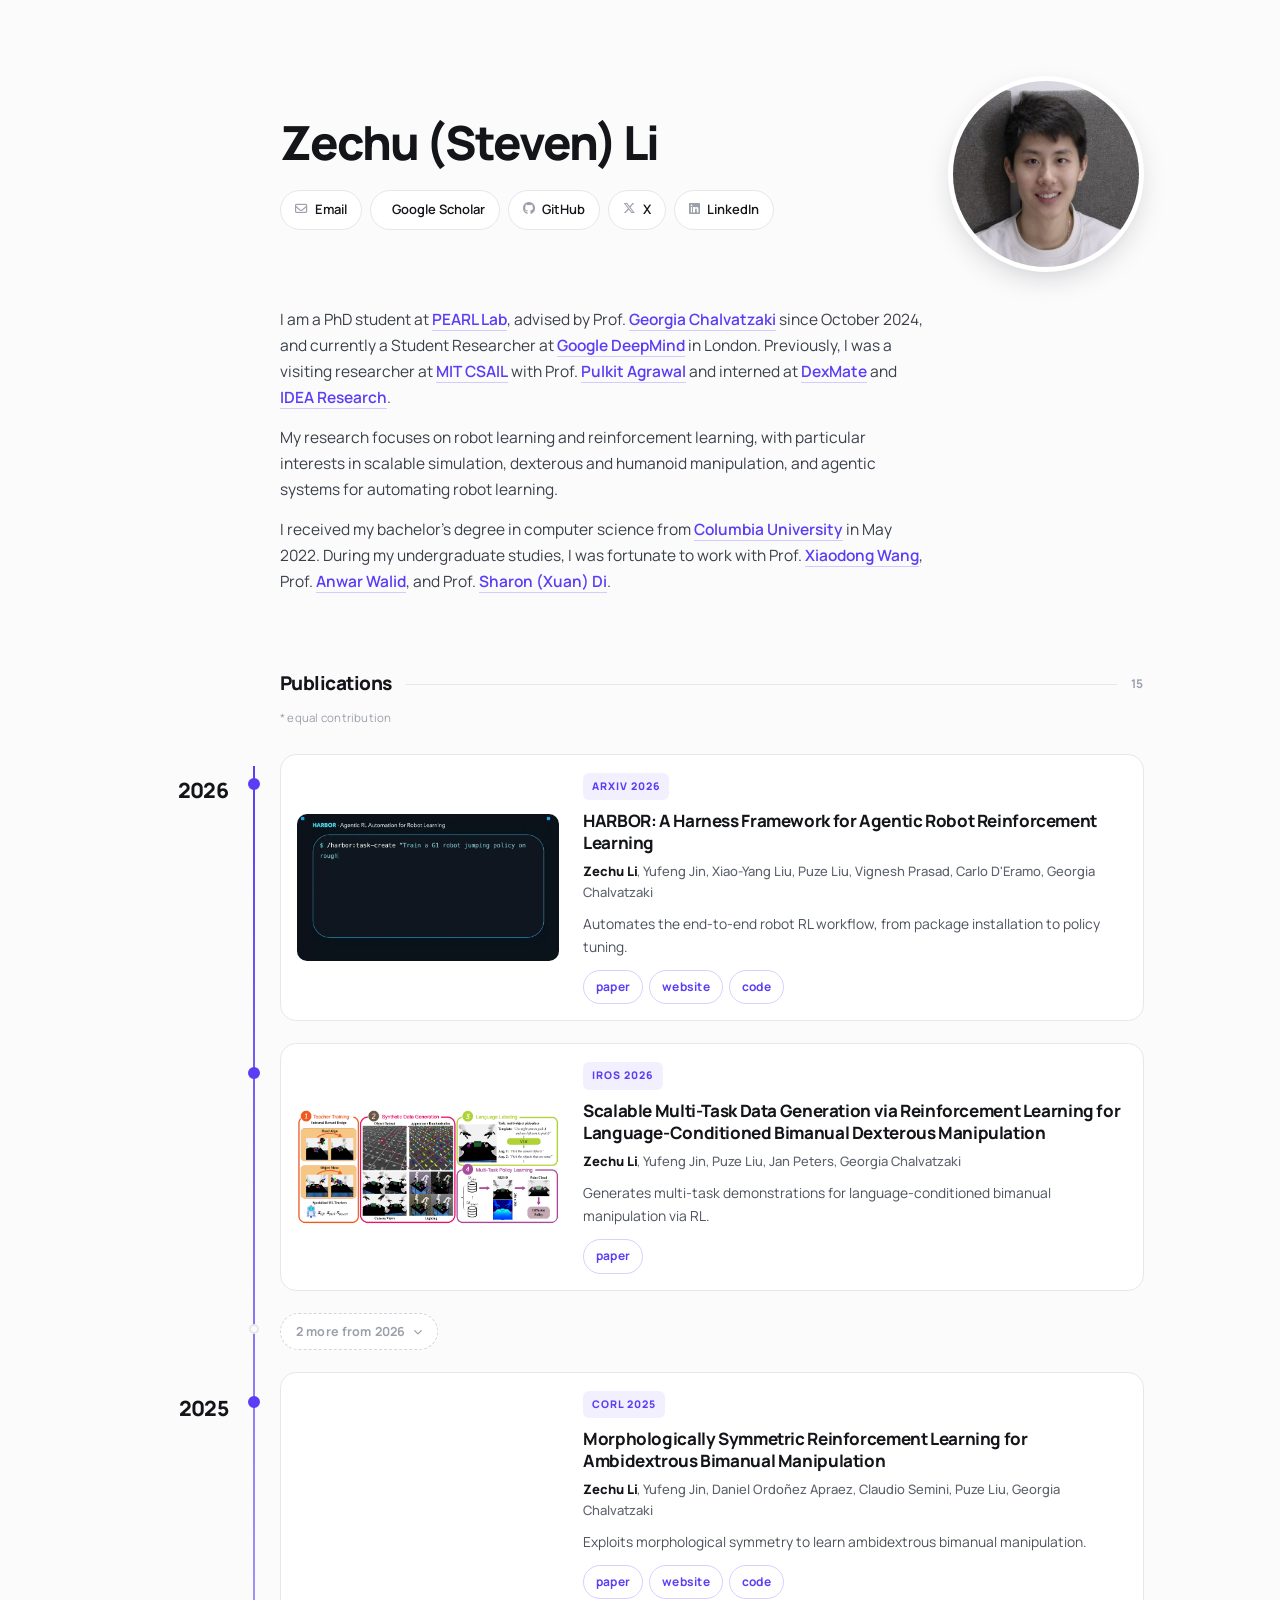
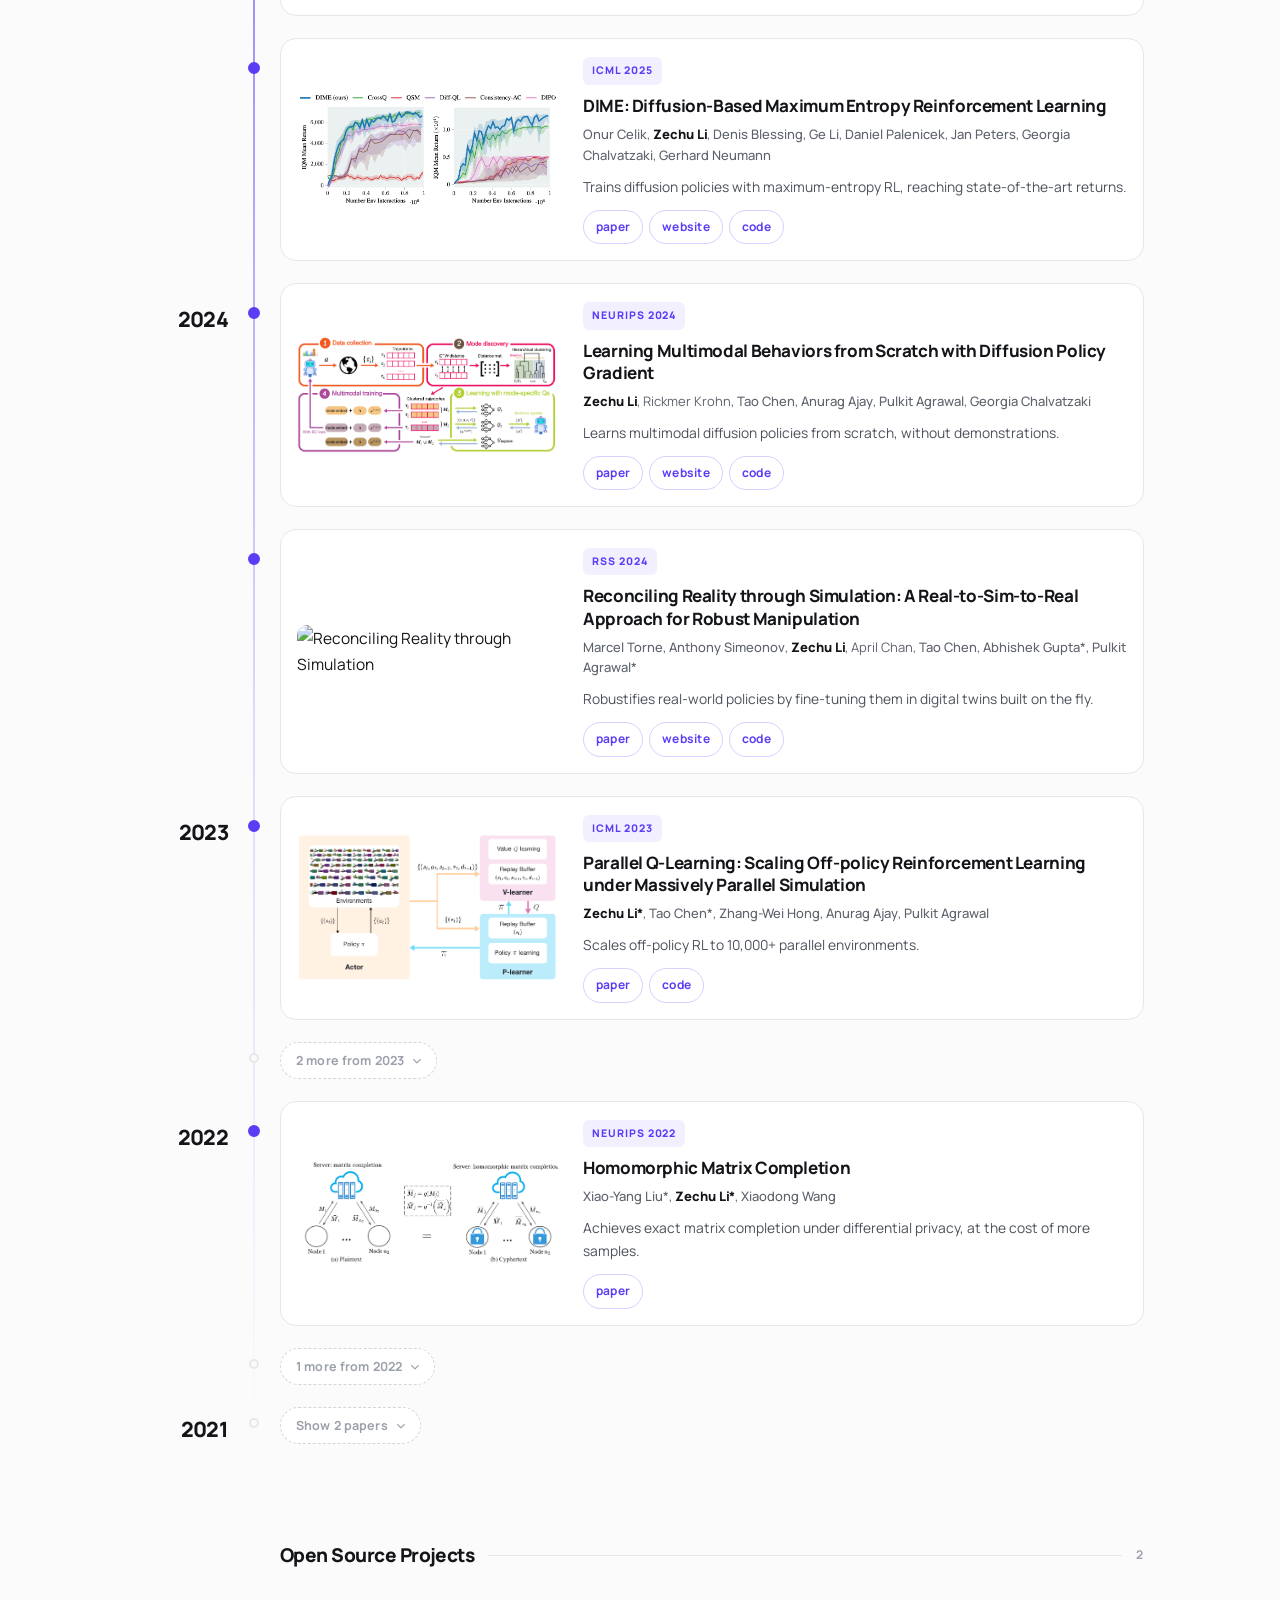
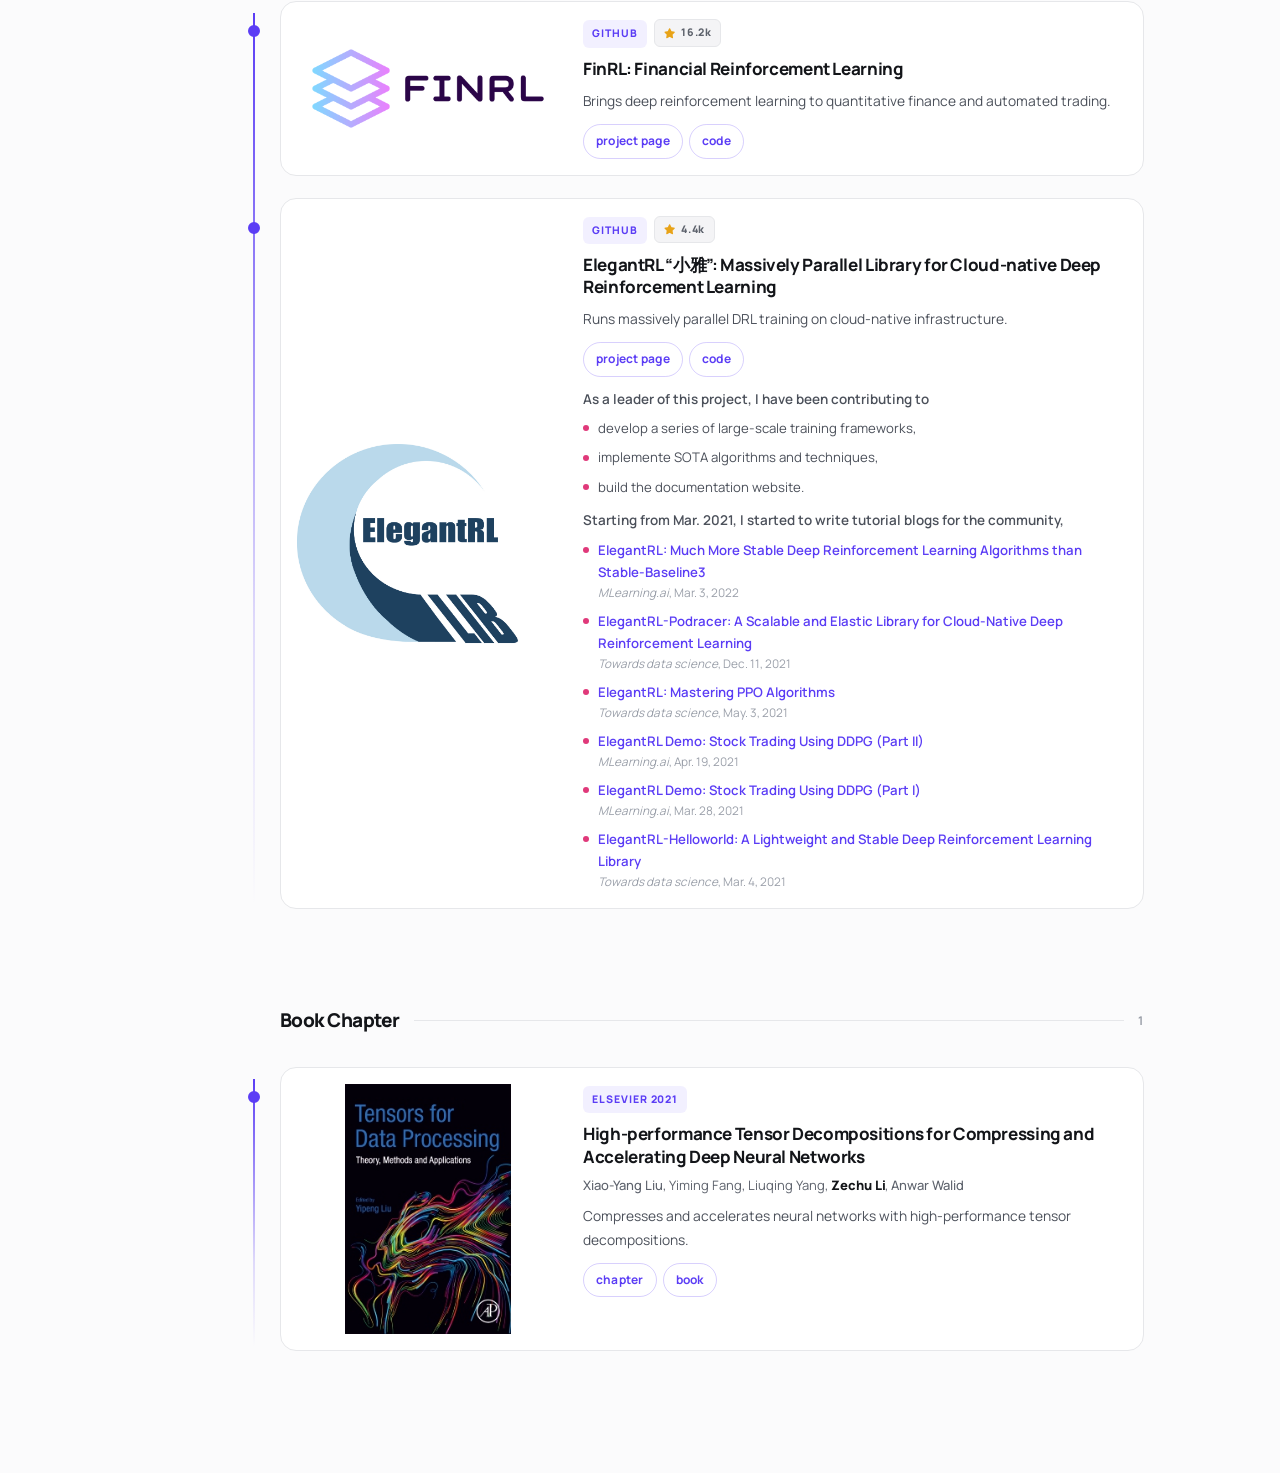
==== commit e724b6df: "Add HARBOR code and website links Both are live now, so the placeholder "code" pill that rendered as" ====
--- a/index.html
+++ b/index.html
@@ -198,7 +198,7 @@
       <h3 class="ttl"><a href="https://arxiv.org/abs/2606.08610" target="_blank" rel="noopener">HARBOR: A Harness Framework for Agentic Robot Reinforcement Learning</a></h3>
       <p class="authors"><span class="me">Zechu Li</span>, <a href="https://yufengjin.github.io/" target="_blank" rel="noopener">Yufeng Jin</a>, <a href="http://www.tensorlet.org/" target="_blank" rel="noopener">Xiao-Yang Liu</a>, <a href="https://puzeliu.github.io/" target="_blank" rel="noopener">Puze Liu</a>, <a href="https://pearl-lab.com/vignesh-prasad/" target="_blank" rel="noopener">Vignesh Prasad</a>, <a href="https://www.caidas.uni-wuerzburg.de/rlcdm/team/carlo-deramo/" target="_blank" rel="noopener">Carlo D'Eramo</a>, <a href="https://pearl-lab.com/people/georgia-chalvatzaki/" target="_blank" rel="noopener">Georgia Chalvatzaki</a></p>
       <p class="desc">Automates the end-to-end robot RL workflow, from package installation to policy tuning.</p>
-      <div class="lnks"><a class="lnk" href="https://arxiv.org/abs/2606.08610" target="_blank" rel="noopener">paper</a><span class="lnk off" title="coming soon">code</span></div>
+      <div class="lnks"><a class="lnk" href="https://arxiv.org/abs/2606.08610" target="_blank" rel="noopener">paper</a><a class="lnk" href="https://supersglzc.github.io/harbor-rl/" target="_blank" rel="noopener">website</a><a class="lnk" href="https://github.com/supersglzc/harbor-rl" target="_blank" rel="noopener">code</a></div>
       
     </div>
   </article>
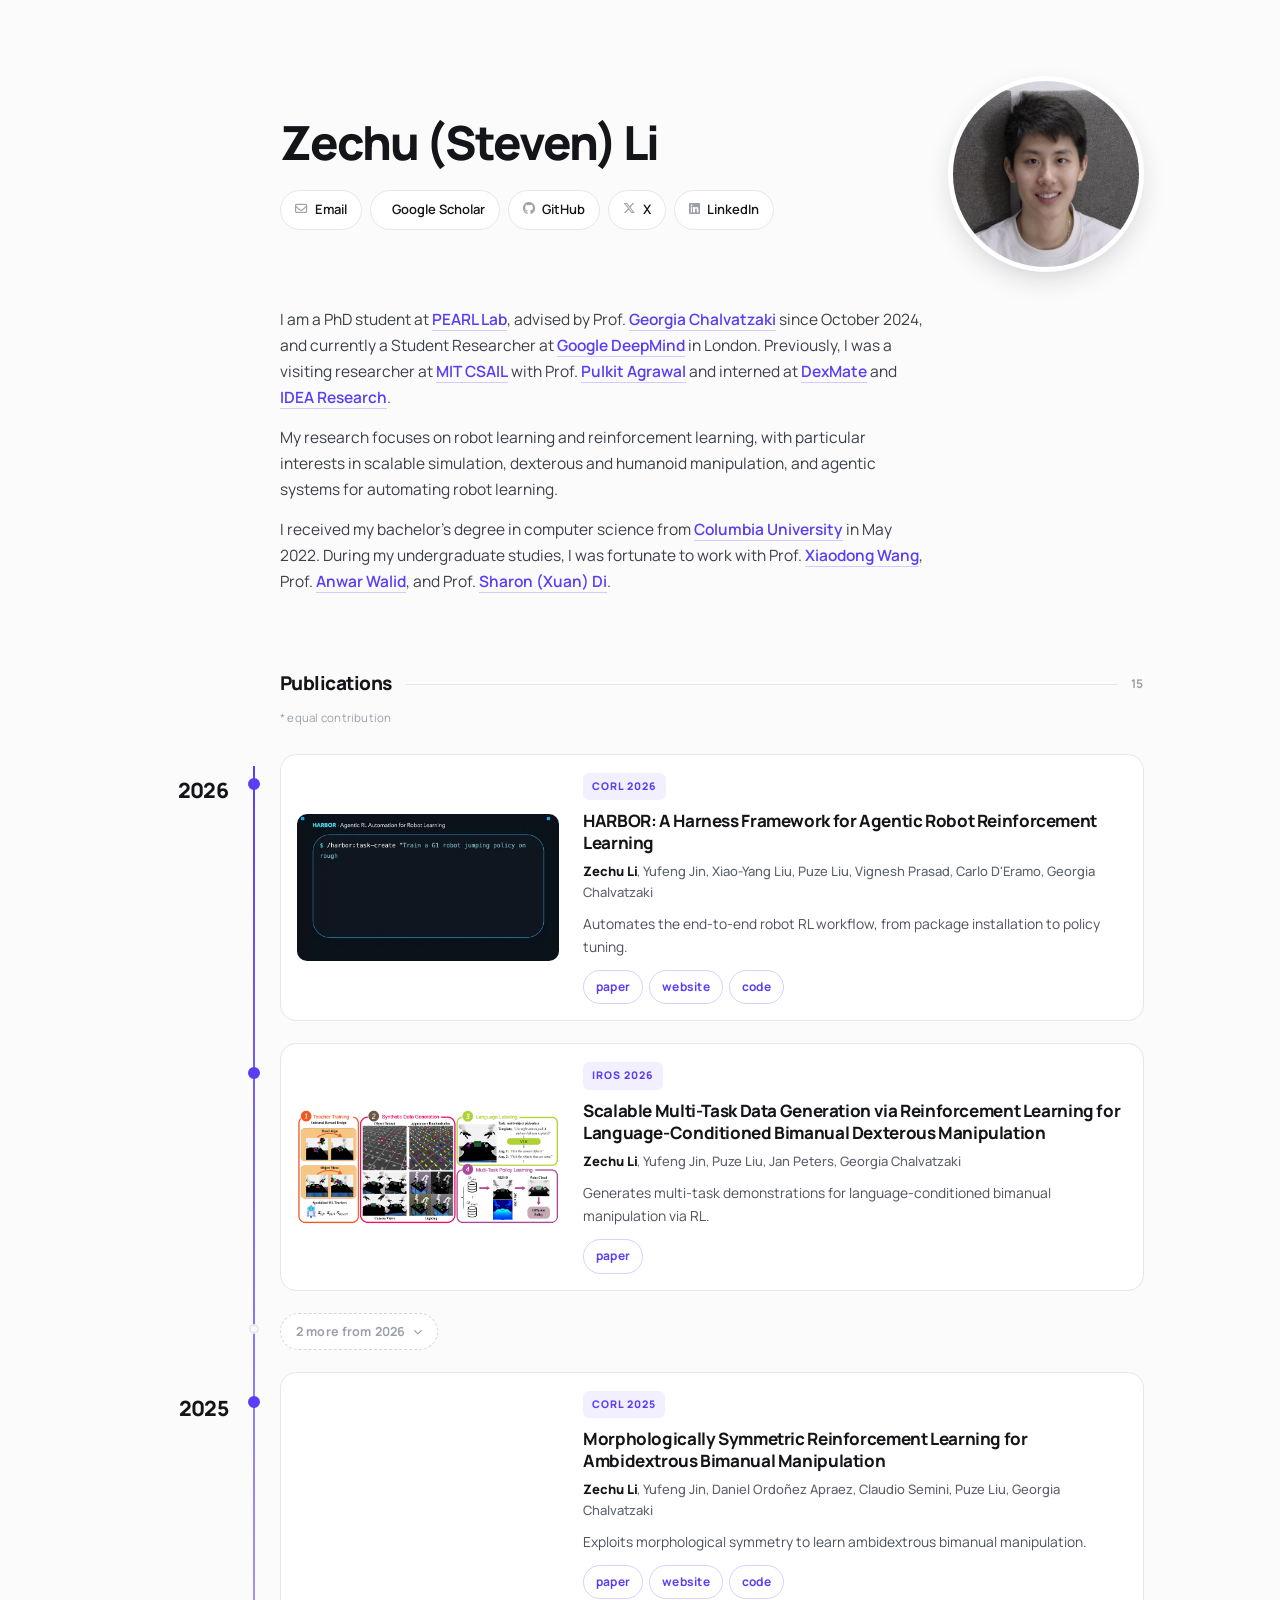
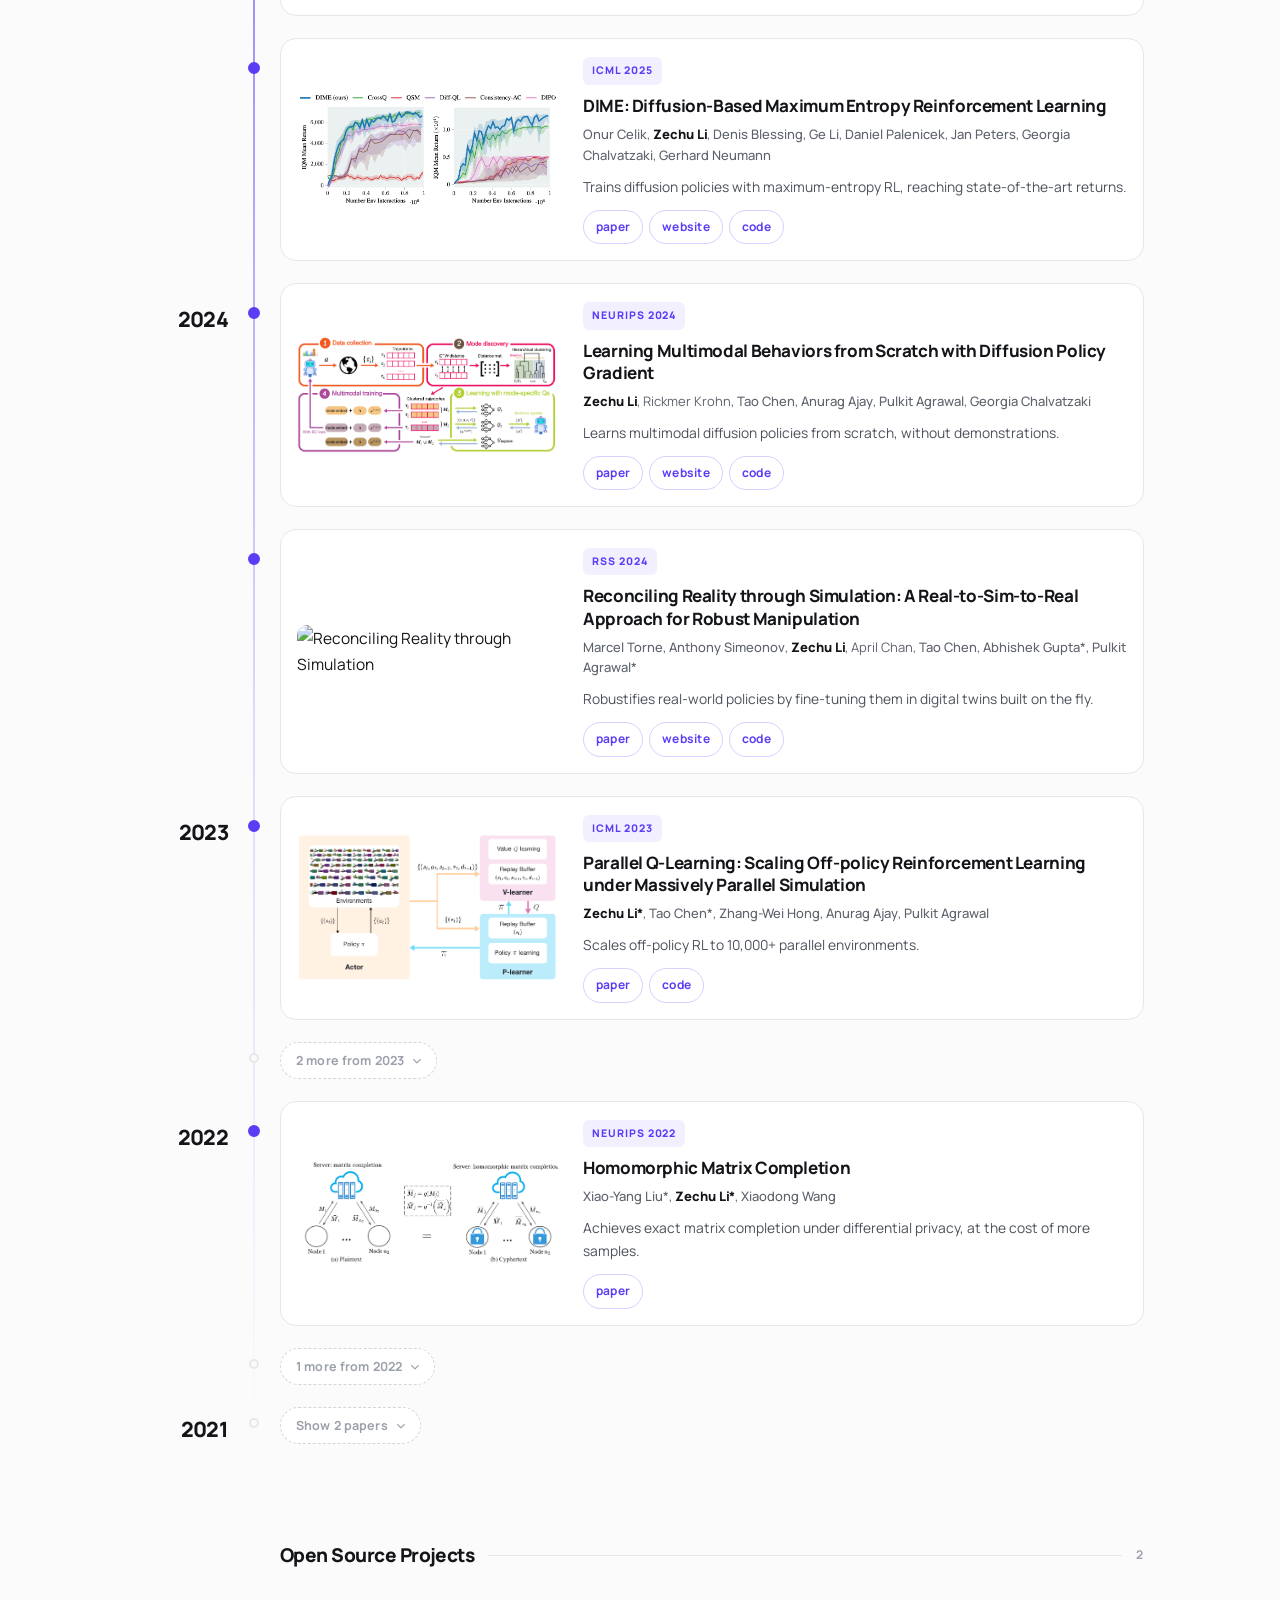
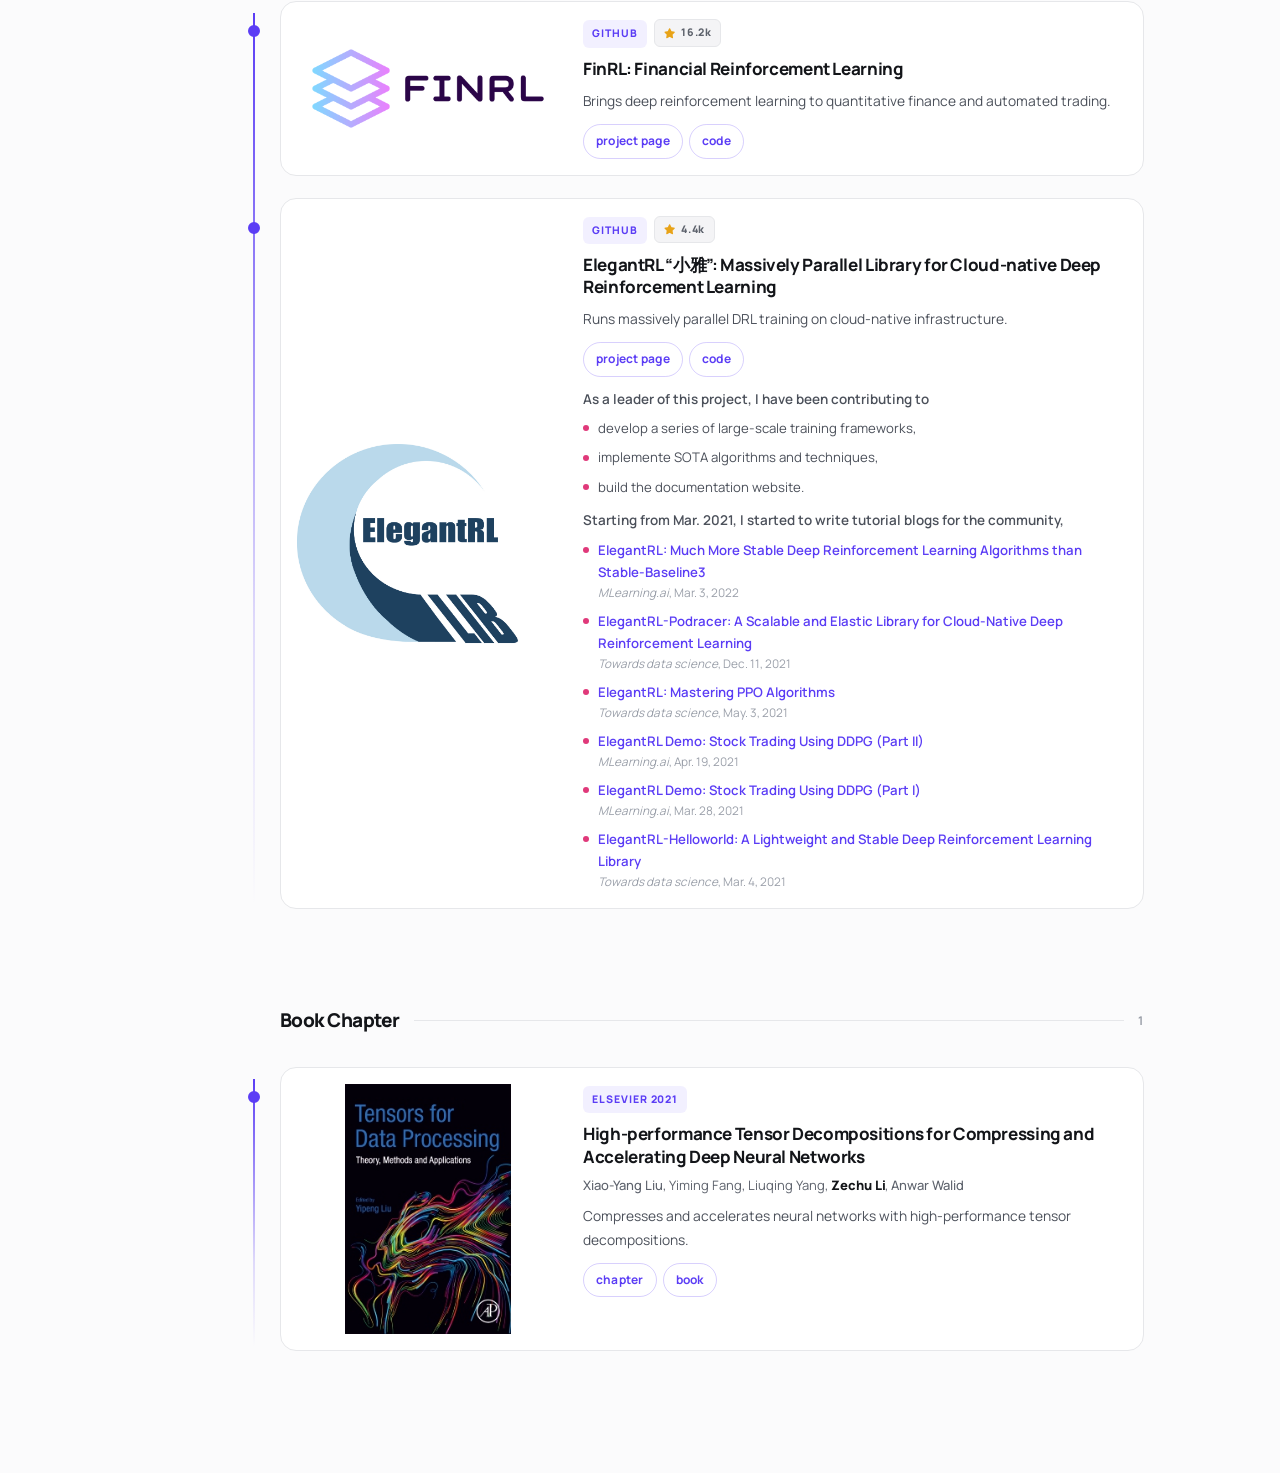
==== commit f80832f4: "HARBOR: arXiv -> CoRL 2026 Co-Authored-By: Claude Opus 5 (1M context) <noreply@anthropic.com>" ====
--- a/index.html
+++ b/index.html
@@ -7,7 +7,8 @@
 <meta name="theme-color" content="#fbfbfc">
 <title>Zechu (Steven) Li</title>
 <meta name="description" content="Zechu (Steven) Li — PhD student at PEARL Lab. Reinforcement learning, robotics, and scalable systems.">
-<link rel="icon" href="files/scholar_photo.jpg">
+<link rel="icon" type="image/png" sizes="32x32" href="files/favicon-32.png">
+<link rel="icon" type="image/png" sizes="256x256" href="files/favicon.png">
 <link rel="preconnect" href="https://fonts.googleapis.com"><link rel="preconnect" href="https://fonts.gstatic.com" crossorigin><link rel="stylesheet" href="https://fonts.googleapis.com/css2?family=Manrope:wght@400;500;600;700;800&display=swap">
 <link rel="stylesheet" href="https://cdnjs.cloudflare.com/ajax/libs/font-awesome/6.5.2/css/all.min.css" crossorigin="anonymous" referrerpolicy="no-referrer">
 <link rel="stylesheet" href="https://cdnjs.cloudflare.com/ajax/libs/academicons/1.9.4/css/academicons.min.css" crossorigin="anonymous" referrerpolicy="no-referrer">
@@ -194,7 +195,7 @@
   <article class="card">
     <a class="fig" href="https://arxiv.org/abs/2606.08610" target="_blank" rel="noopener"><img class="thumb" src="images/harbor_demo.webp" alt="HARBOR" loading="lazy" decoding="async"></a>
     <div>
-      <span class="vbadge">arXiv 2026</span>
+      <span class="vbadge">CoRL 2026</span>
       <h3 class="ttl"><a href="https://arxiv.org/abs/2606.08610" target="_blank" rel="noopener">HARBOR: A Harness Framework for Agentic Robot Reinforcement Learning</a></h3>
       <p class="authors"><span class="me">Zechu Li</span>, <a href="https://yufengjin.github.io/" target="_blank" rel="noopener">Yufeng Jin</a>, <a href="http://www.tensorlet.org/" target="_blank" rel="noopener">Xiao-Yang Liu</a>, <a href="https://puzeliu.github.io/" target="_blank" rel="noopener">Puze Liu</a>, <a href="https://pearl-lab.com/vignesh-prasad/" target="_blank" rel="noopener">Vignesh Prasad</a>, <a href="https://www.caidas.uni-wuerzburg.de/rlcdm/team/carlo-deramo/" target="_blank" rel="noopener">Carlo D'Eramo</a>, <a href="https://pearl-lab.com/people/georgia-chalvatzaki/" target="_blank" rel="noopener">Georgia Chalvatzaki</a></p>
       <p class="desc">Automates the end-to-end robot RL workflow, from package installation to policy tuning.</p>
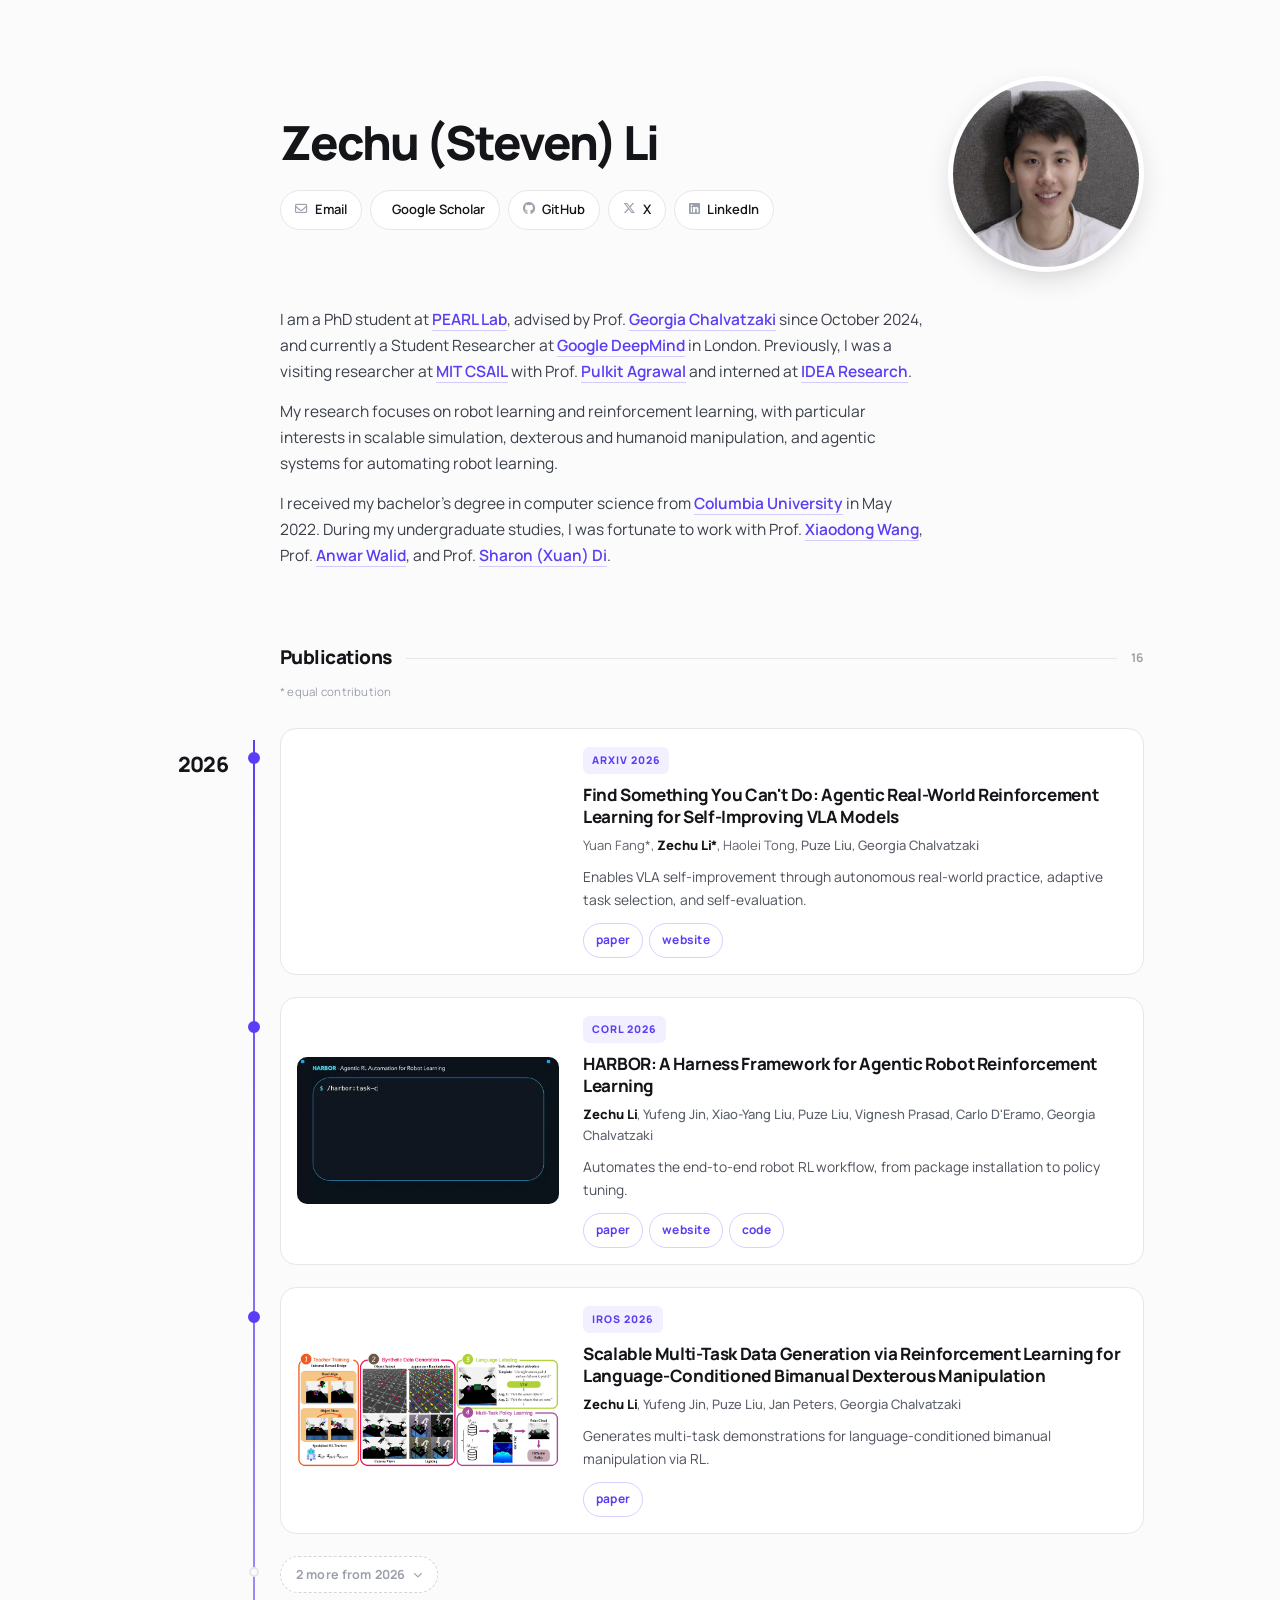
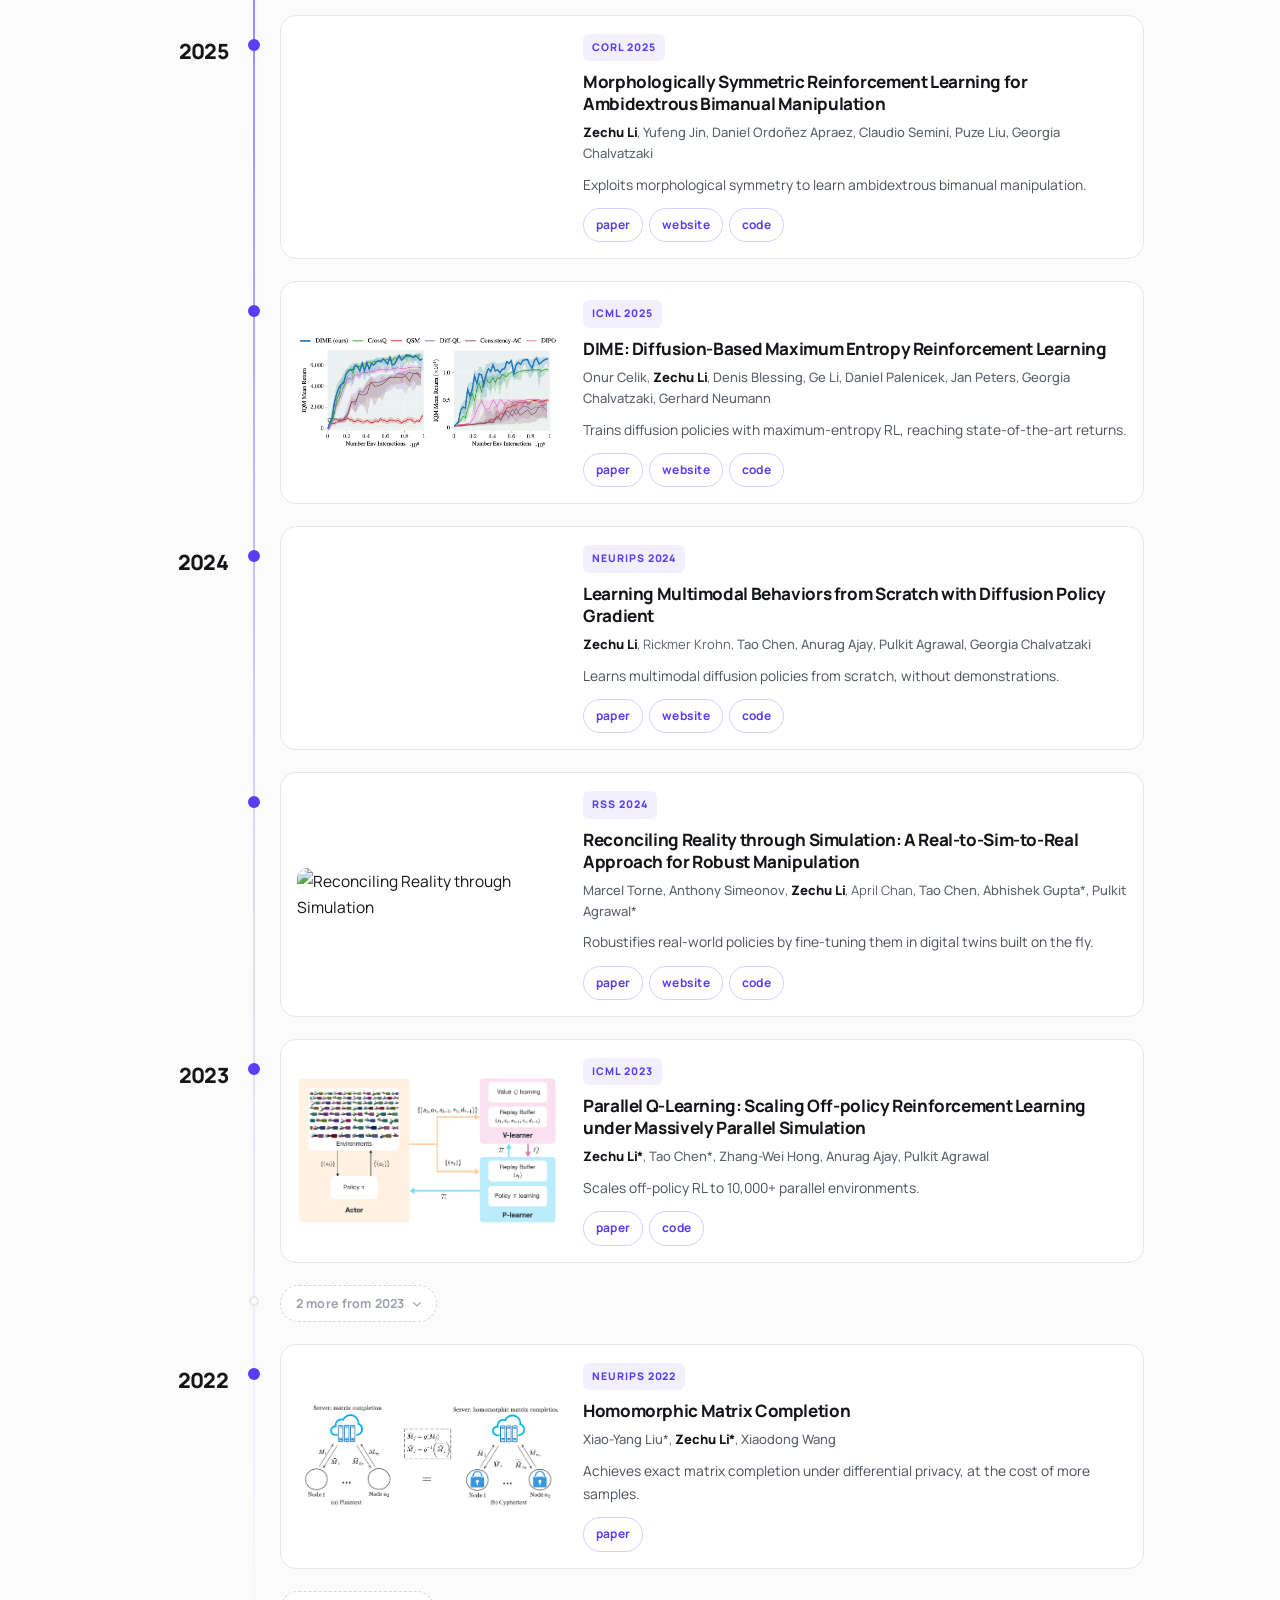
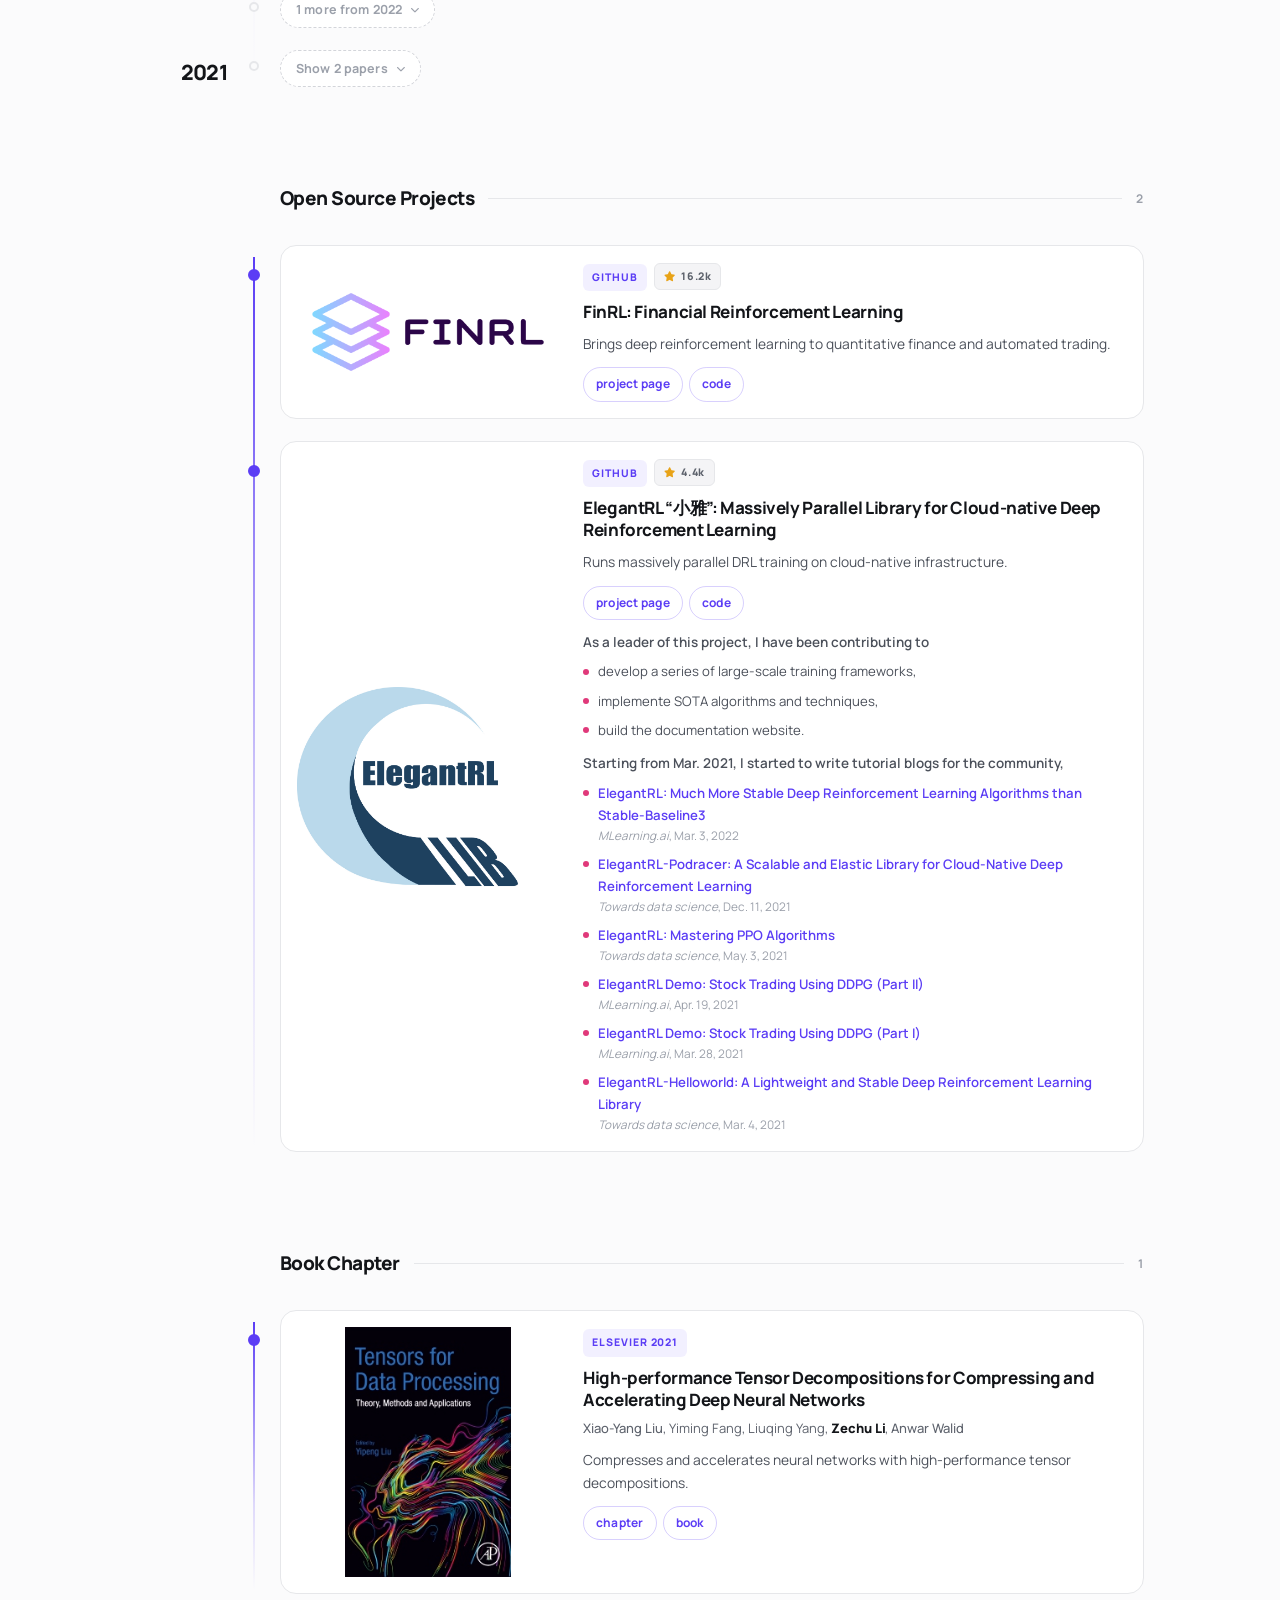
==== commit 2b028c4f: "new paper" ====
--- a/index.html
+++ b/index.html
@@ -182,15 +182,28 @@
   </div>
   <img class="pf" src="files/scholar_photo.jpg" alt="Zechu (Steven) Li" width="256" height="256">
 </header>
-<div class="bio"><p class="bio-p">I am a PhD student at <a href="https://pearl-lab.com/" target="_blank" rel="noopener">PEARL Lab</a>, advised by Prof. <a href="https://pearl-lab.com/people/georgia-chalvatzaki/" target="_blank" rel="noopener">Georgia Chalvatzaki</a> since October 2024, and currently a Student Researcher at <a href="https://deepmind.google/" target="_blank" rel="noopener">Google DeepMind</a> in London. Previously, I was a visiting researcher at <a href="https://www.csail.mit.edu/" target="_blank" rel="noopener">MIT CSAIL</a> with Prof. <a href="http://people.csail.mit.edu/pulkitag/" target="_blank" rel="noopener">Pulkit Agrawal</a> and interned at <a href="https://www.dexmate.ai/" target="_blank" rel="noopener">DexMate</a> and <a href="https://www.idea.edu.cn/" target="_blank" rel="noopener">IDEA Research</a>.</p>
+<div class="bio"><p class="bio-p">I am a PhD student at <a href="https://pearl-lab.com/" target="_blank" rel="noopener">PEARL Lab</a>, advised by Prof. <a href="https://pearl-lab.com/people/georgia-chalvatzaki/" target="_blank" rel="noopener">Georgia Chalvatzaki</a> since October 2024, and currently a Student Researcher at <a href="https://deepmind.google/" target="_blank" rel="noopener">Google DeepMind</a> in London. Previously, I was a visiting researcher at <a href="https://www.csail.mit.edu/" target="_blank" rel="noopener">MIT CSAIL</a> with Prof. <a href="http://people.csail.mit.edu/pulkitag/" target="_blank" rel="noopener">Pulkit Agrawal</a> and interned at <a href="https://www.idea.edu.cn/" target="_blank" rel="noopener">IDEA Research</a>.</p>
 <p class="bio-p">My research focuses on robot learning and reinforcement learning, with particular interests in scalable simulation, dexterous and humanoid manipulation, and agentic systems for automating robot learning.</p>
 <p class="bio-p">I received my bachelor&rsquo;s degree in computer science from <a href="https://www.columbia.edu/" target="_blank" rel="noopener">Columbia University</a> in May 2022. During my undergraduate studies, I was fortunate to work with Prof. <a href="https://www.ee.columbia.edu/~wangx/" target="_blank" rel="noopener">Xiaodong Wang</a>, Prof. <a href="https://scholar.google.com.au/citations?user=Q5oC62EAAAAJ&amp;hl=en" target="_blank" rel="noopener">Anwar Walid</a>, and Prof. <a href="https://sharondi-columbia.wixsite.com/ditectlab" target="_blank" rel="noopener">Sharon (Xuan) Di</a>.</p></div>
 
 <main>
-  <div class="sec"><h2>Publications</h2><span class="ln"></span><span class="cnt">15</span></div>
+  <div class="sec"><h2>Publications</h2><span class="ln"></span><span class="cnt">16</span></div>
   <p class="note">* equal contribution</p>
   <div class="tl">
 <div class="grp"><div class="yr">2026</div><div class="cards">
+<div class="node">
+  <article class="card">
+    <a class="fig" href="https://arxiv.org/abs/2609.32069" target="_blank" rel="noopener"><video class="thumb" src="images/find_demo.mp4" autoplay muted loop playsinline preload="metadata"></video></a>
+    <div>
+      <span class="vbadge">arXiv 2026</span>
+      <h3 class="ttl"><a href="https://arxiv.org/abs/2609.32069" target="_blank" rel="noopener">Find Something You Can't Do: Agentic Real-World Reinforcement Learning for Self-Improving VLA Models</a></h3>
+      <p class="authors"><span class="au">Yuan Fang*</span>, <span class="me">Zechu Li*</span>, <span class="au">Haolei Tong</span>, <a href="https://puzeliu.github.io/" target="_blank" rel="noopener">Puze Liu</a>, <a href="https://pearl-lab.com/people/georgia-chalvatzaki/" target="_blank" rel="noopener">Georgia Chalvatzaki</a></p>
+      <p class="desc">Enables VLA self-improvement through autonomous real-world practice, adaptive task selection, and self-evaluation.</p>
+      <div class="lnks"><a class="lnk" href="https://arxiv.org/abs/2609.32069" target="_blank" rel="noopener">paper</a><a class="lnk" href="https://fangyzzz.github.io/FIND.github.io/" target="_blank" rel="noopener">website</a></div>
+      
+    </div>
+  </article>
+</div>
 <div class="node">
   <article class="card">
     <a class="fig" href="https://arxiv.org/abs/2606.08610" target="_blank" rel="noopener"><img class="thumb" src="images/harbor_demo.webp" alt="HARBOR" loading="lazy" decoding="async"></a>
@@ -221,11 +234,11 @@
   <article class="card">
     <a class="fig" href="https://arxiv.org/abs/2605.11665v1" target="_blank" rel="noopener"><img class="thumb" src="images/nautilus.png" alt="Nautilus" loading="lazy" decoding="async"></a>
     <div>
-      <span class="vbadge">arXiv 2026</span>
+      <span class="vbadge">NeurIPS 2026</span>
       <h3 class="ttl"><a href="https://arxiv.org/abs/2605.11665v1" target="_blank" rel="noopener">Nautilus: From One Prompt to Plug-and-Play Robot Learning</a></h3>
       <p class="authors"><a href="https://yufengjin.github.io/" target="_blank" rel="noopener">Yufeng Jin*</a>, <a href="https://ventusff.github.io/" target="_blank" rel="noopener">Jianfei Guo*</a>, <a href="https://xiaogangjia.github.io/Personal_Website/" target="_blank" rel="noopener">Xiaogang Jia</a>, <a href="https://yudeng321.github.io/" target="_blank" rel="noopener">Yu Deng</a>, <span class="me">Zechu Li</span>, <a href="https://www.linkedin.com/in/han-liu-697a442aa/" target="_blank" rel="noopener">Han Liu</a>, <span class="au">Weiran Liao</span>, <a href="https://pearl-lab.com/vignesh-prasad/" target="_blank" rel="noopener">Vignesh Prasad</a>, <a href="https://www.linkedin.com/in/mathias-franzius-86b17b2b4/" target="_blank" rel="noopener">Mathias Franzius</a>, <a href="https://alr.iar.kit.edu/21_65.php" target="_blank" rel="noopener">Gerhard Neumann</a>, <a href="https://pearl-lab.com/people/georgia-chalvatzaki/" target="_blank" rel="noopener">Georgia Chalvatzaki</a></p>
       <p class="desc">Turns a single prompt into reproduction, evaluation, fine-tuning, and deployment workflows.</p>
-      <div class="lnks"><a class="lnk" href="https://arxiv.org/abs/2605.11665v1" target="_blank" rel="noopener">paper</a><a class="lnk" href="https://yufengjin.github.io/projects/nautilus/" target="_blank" rel="noopener">website</a></div>
+      <div class="lnks"><a class="lnk" href="https://arxiv.org/abs/2605.11665v1" target="_blank" rel="noopener">paper</a><a class="lnk" href="https://yufengjin.github.io/nautilus/" target="_blank" rel="noopener">website</a></div>
       
     </div>
   </article>
@@ -300,13 +313,13 @@
 <div class="grp"><div class="yr">2023</div><div class="cards">
 <div class="node">
   <article class="card">
-    <a class="fig" href="https://openreview.net/pdf?id=vFvw8EzQNLy" target="_blank" rel="noopener"><img class="thumb" src="files/parallel_scheme.png" alt="Parallel Q-Learning" loading="lazy" decoding="async"></a>
+    <a class="fig" href="https://proceedings.mlr.press/v202/li23f/li23f.pdf" target="_blank" rel="noopener"><img class="thumb" src="files/parallel_scheme.png" alt="Parallel Q-Learning" loading="lazy" decoding="async"></a>
     <div>
       <span class="vbadge">ICML 2023</span>
-      <h3 class="ttl"><a href="https://openreview.net/pdf?id=vFvw8EzQNLy" target="_blank" rel="noopener">Parallel Q-Learning: Scaling Off-policy Reinforcement Learning under Massively Parallel Simulation</a></h3>
+      <h3 class="ttl"><a href="https://proceedings.mlr.press/v202/li23f/li23f.pdf" target="_blank" rel="noopener">Parallel Q-Learning: Scaling Off-policy Reinforcement Learning under Massively Parallel Simulation</a></h3>
       <p class="authors"><span class="me">Zechu Li*</span>, <a href="https://taochenshh.github.io/" target="_blank" rel="noopener">Tao Chen*</a>, <a href="https://williamd4112.github.io/" target="_blank" rel="noopener">Zhang-Wei Hong</a>, <a href="https://anuragajay.github.io/" target="_blank" rel="noopener">Anurag Ajay</a>, <a href="https://people.csail.mit.edu/pulkitag/" target="_blank" rel="noopener">Pulkit Agrawal</a></p>
       <p class="desc">Scales off-policy RL to 10,000+ parallel environments.</p>
-      <div class="lnks"><a class="lnk" href="https://openreview.net/pdf?id=vFvw8EzQNLy" target="_blank" rel="noopener">paper</a><a class="lnk" href="https://github.com/Improbable-AI/pql" target="_blank" rel="noopener">code</a></div>
+      <div class="lnks"><a class="lnk" href="https://proceedings.mlr.press/v202/li23f/li23f.pdf" target="_blank" rel="noopener">paper</a><a class="lnk" href="https://github.com/Improbable-AI/pql" target="_blank" rel="noopener">code</a></div>
       
     </div>
   </article>
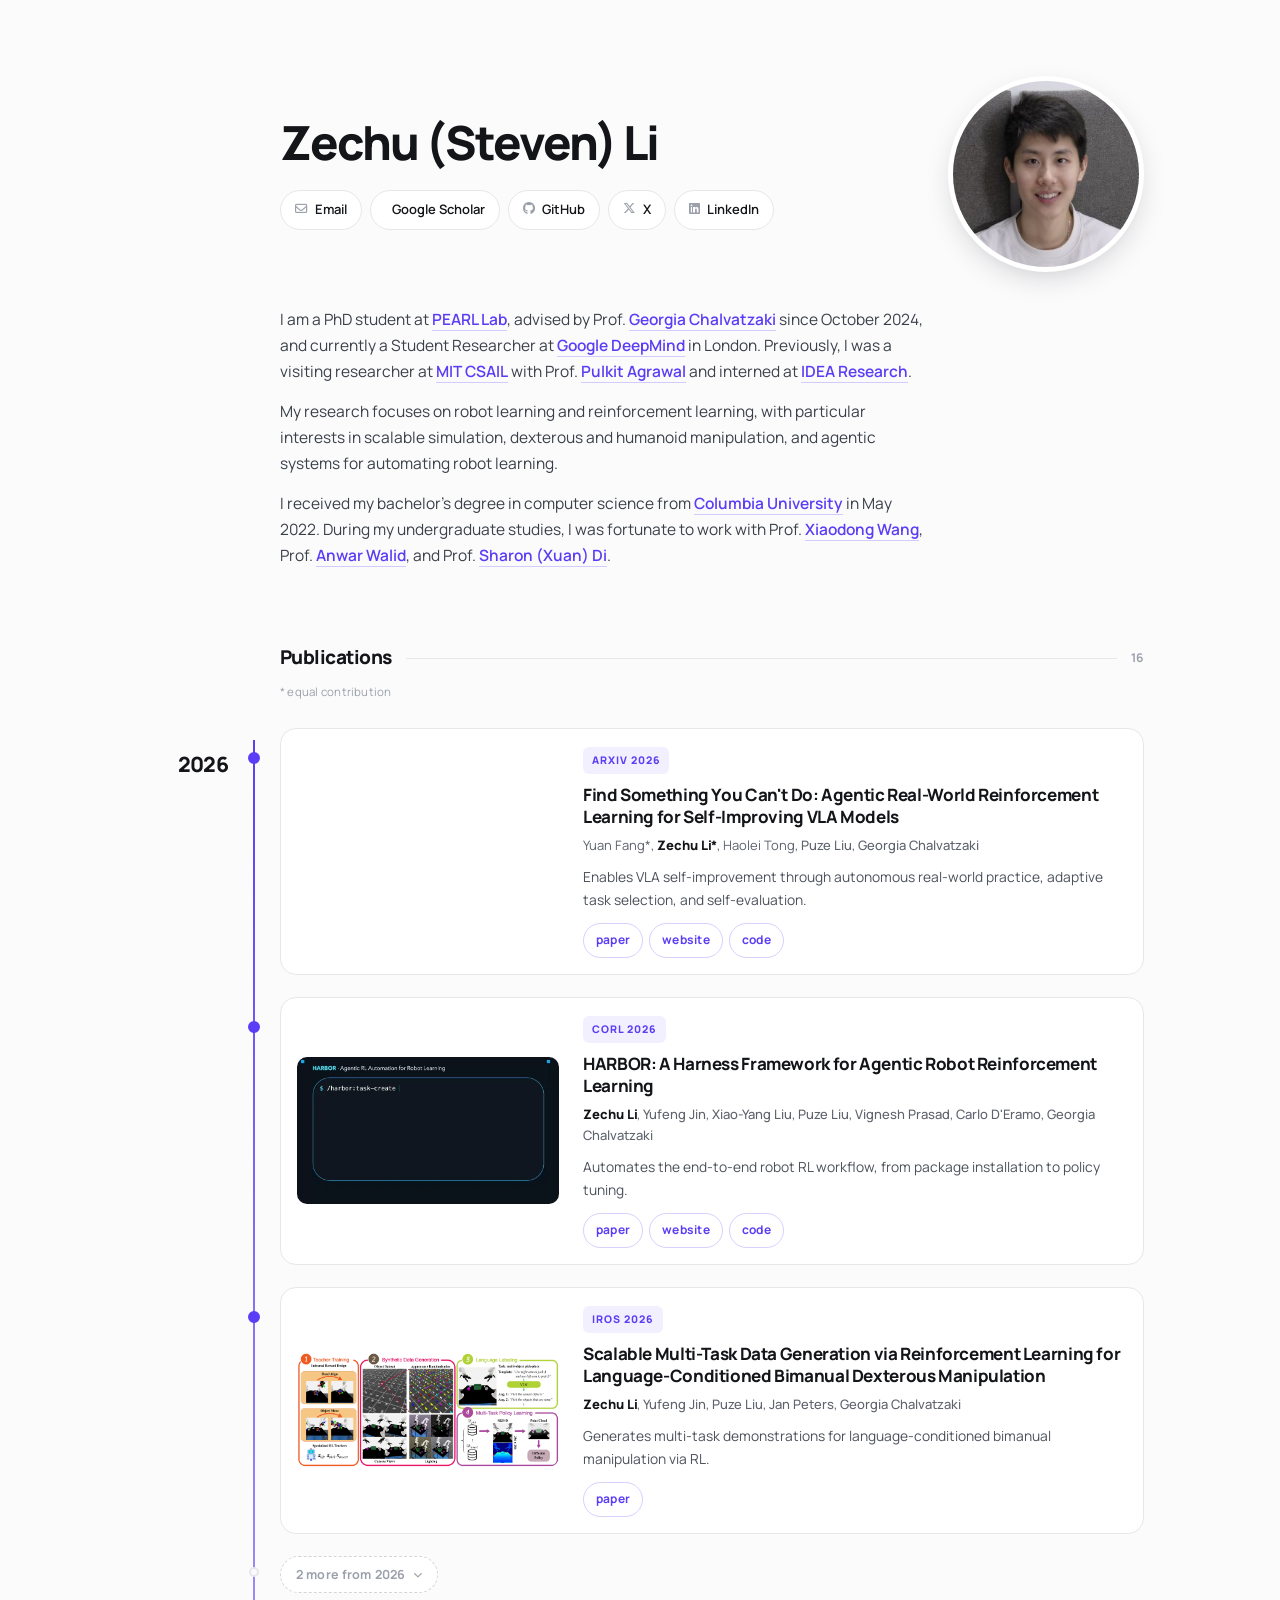
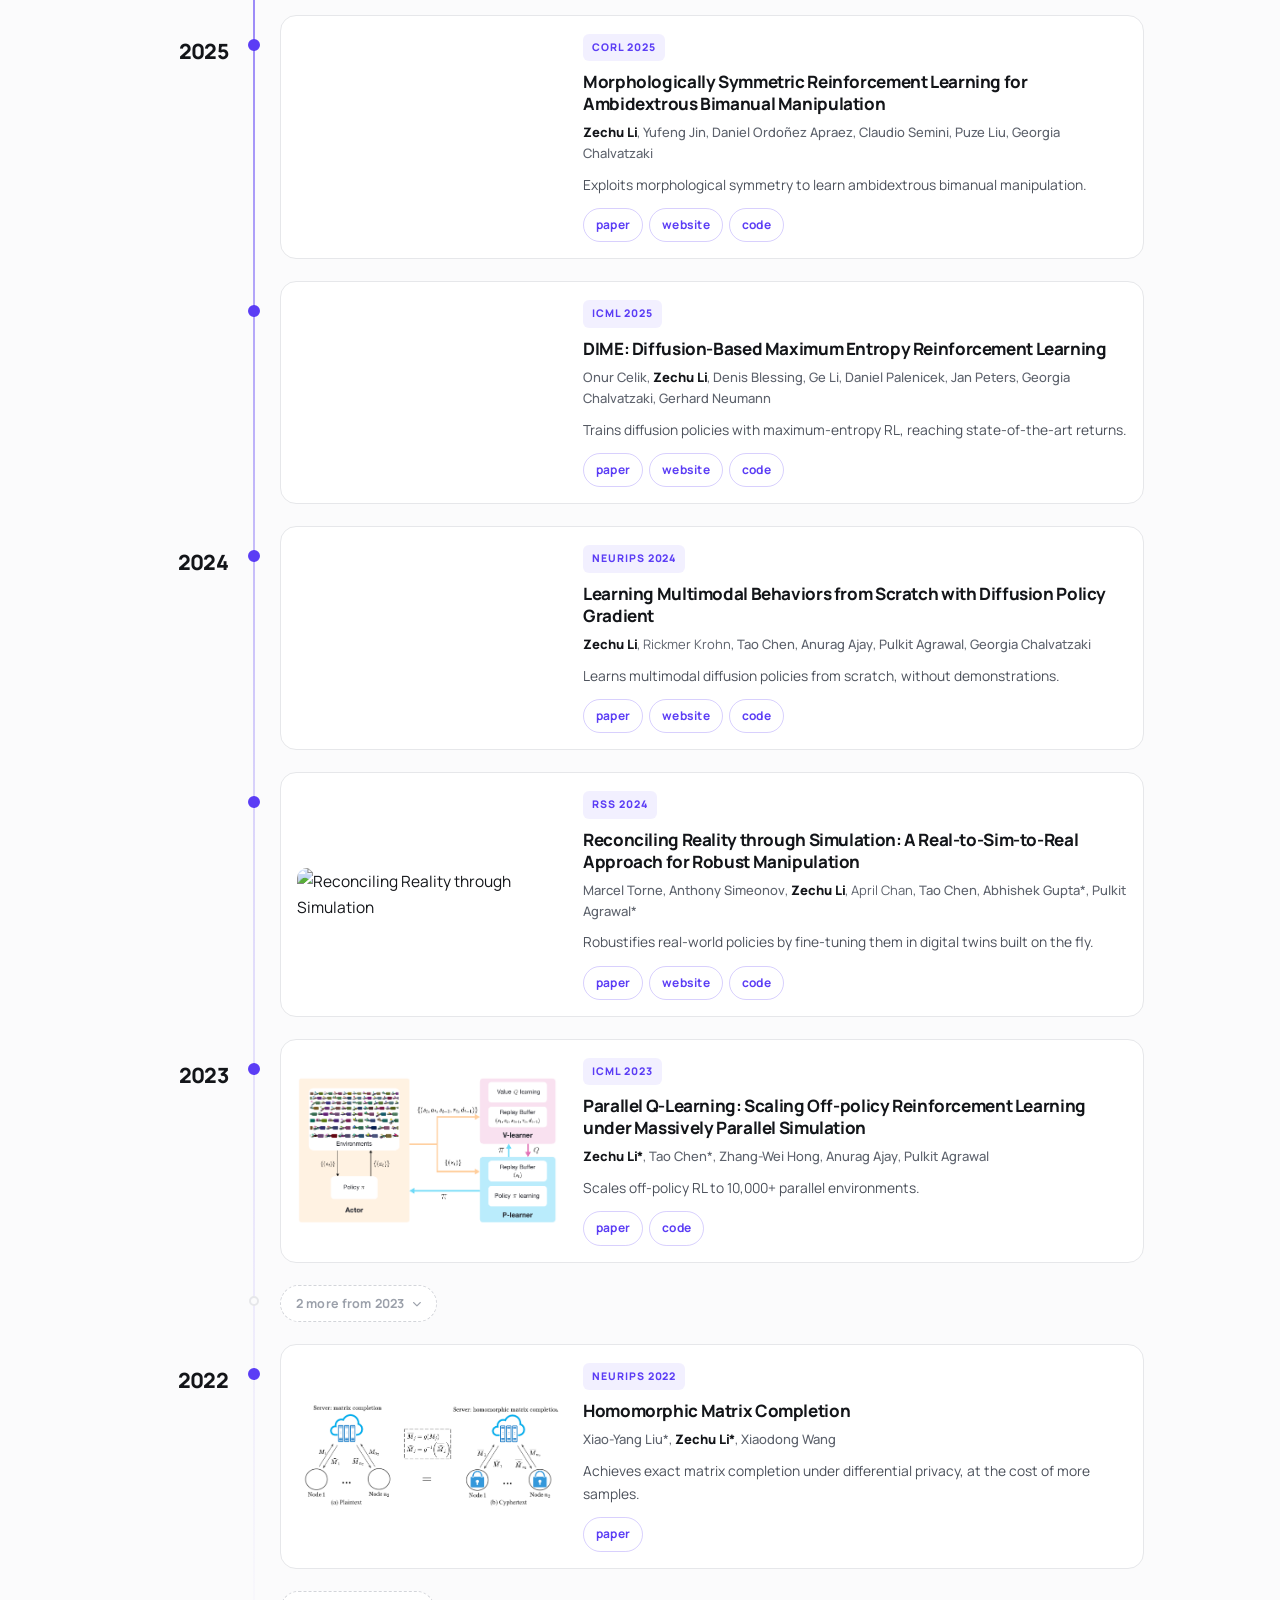
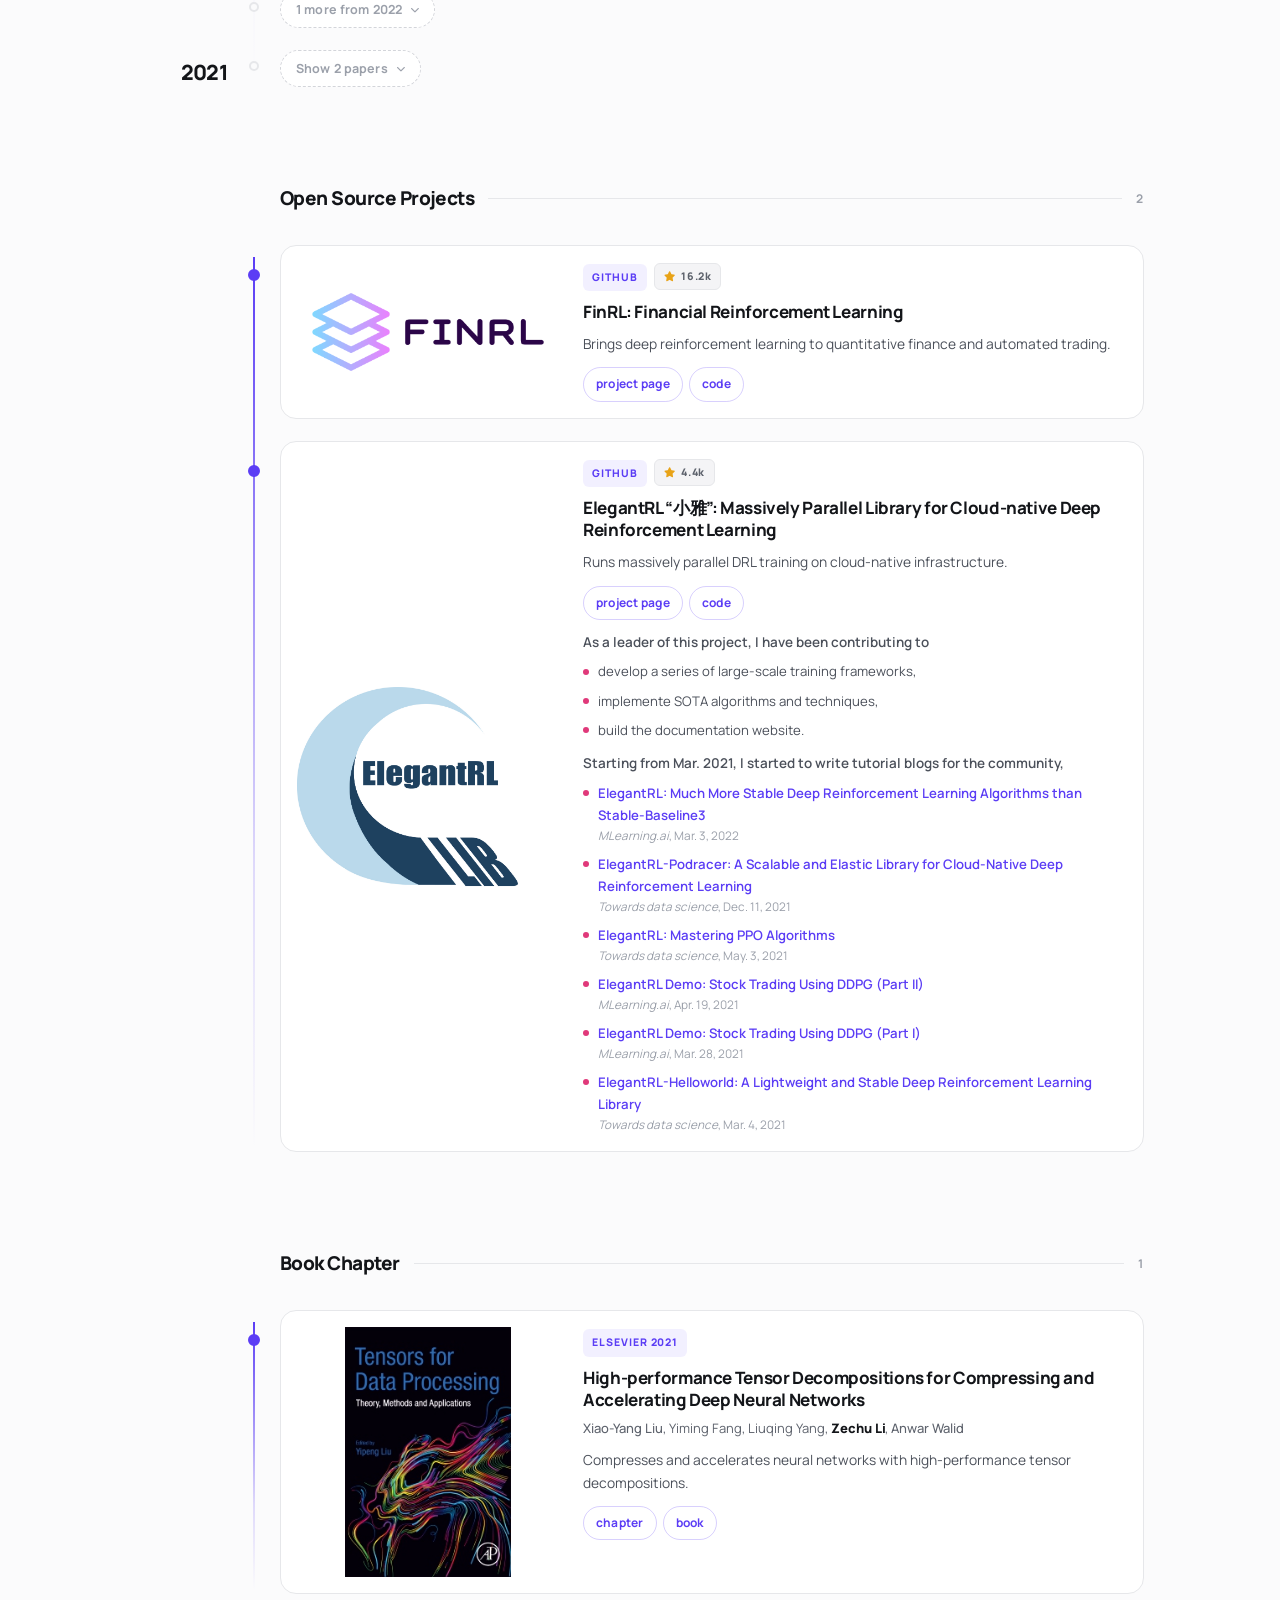
==== commit 1410fc02: "Add FIND code link" ====
--- a/index.html
+++ b/index.html
@@ -199,7 +199,7 @@
       <h3 class="ttl"><a href="https://arxiv.org/abs/2609.32069" target="_blank" rel="noopener">Find Something You Can't Do: Agentic Real-World Reinforcement Learning for Self-Improving VLA Models</a></h3>
       <p class="authors"><span class="au">Yuan Fang*</span>, <span class="me">Zechu Li*</span>, <span class="au">Haolei Tong</span>, <a href="https://puzeliu.github.io/" target="_blank" rel="noopener">Puze Liu</a>, <a href="https://pearl-lab.com/people/georgia-chalvatzaki/" target="_blank" rel="noopener">Georgia Chalvatzaki</a></p>
       <p class="desc">Enables VLA self-improvement through autonomous real-world practice, adaptive task selection, and self-evaluation.</p>
-      <div class="lnks"><a class="lnk" href="https://arxiv.org/abs/2609.32069" target="_blank" rel="noopener">paper</a><a class="lnk" href="https://fangyzzz.github.io/FIND.github.io/" target="_blank" rel="noopener">website</a></div>
+      <div class="lnks"><a class="lnk" href="https://arxiv.org/abs/2609.32069" target="_blank" rel="noopener">paper</a><a class="lnk" href="https://fangyzzz.github.io/FIND.github.io/" target="_blank" rel="noopener">website</a><a class="lnk" href="https://github.com/FangYzzz/FIND" target="_blank" rel="noopener">code</a></div>
       
     </div>
   </article>
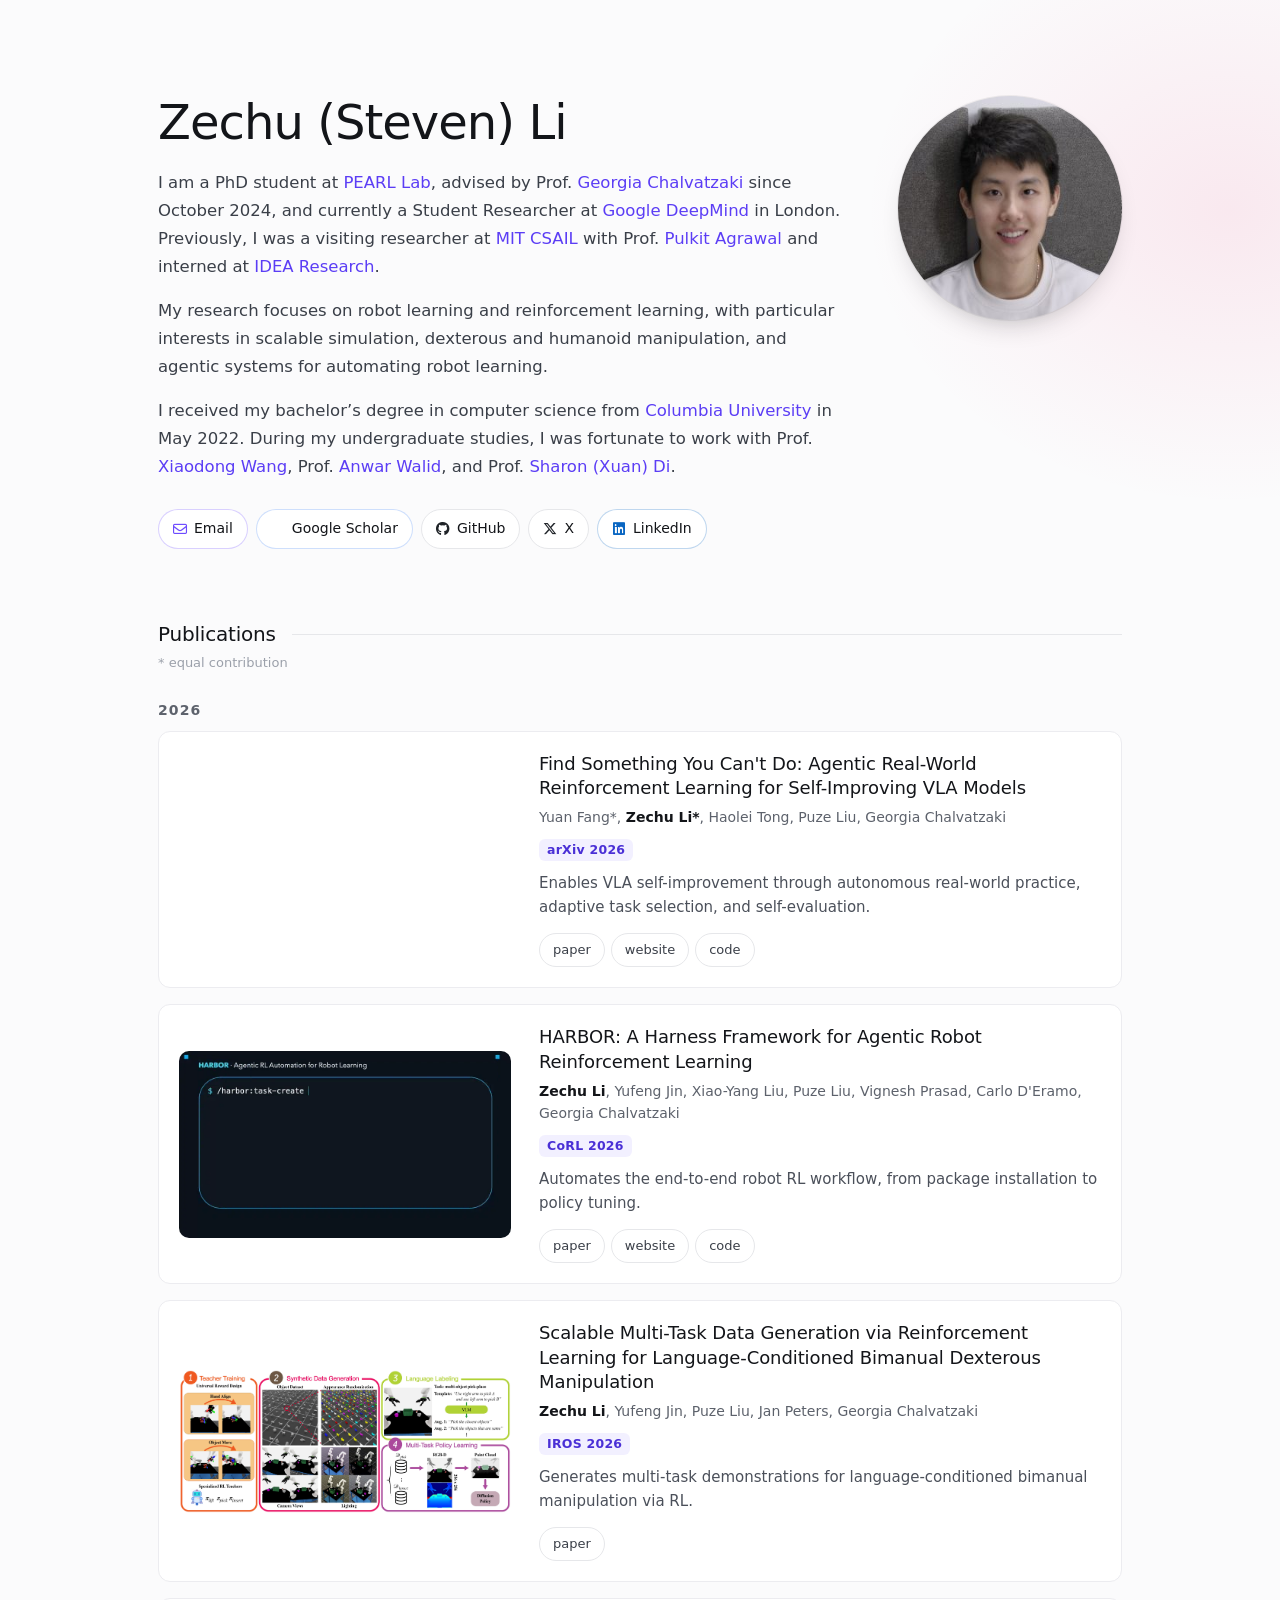
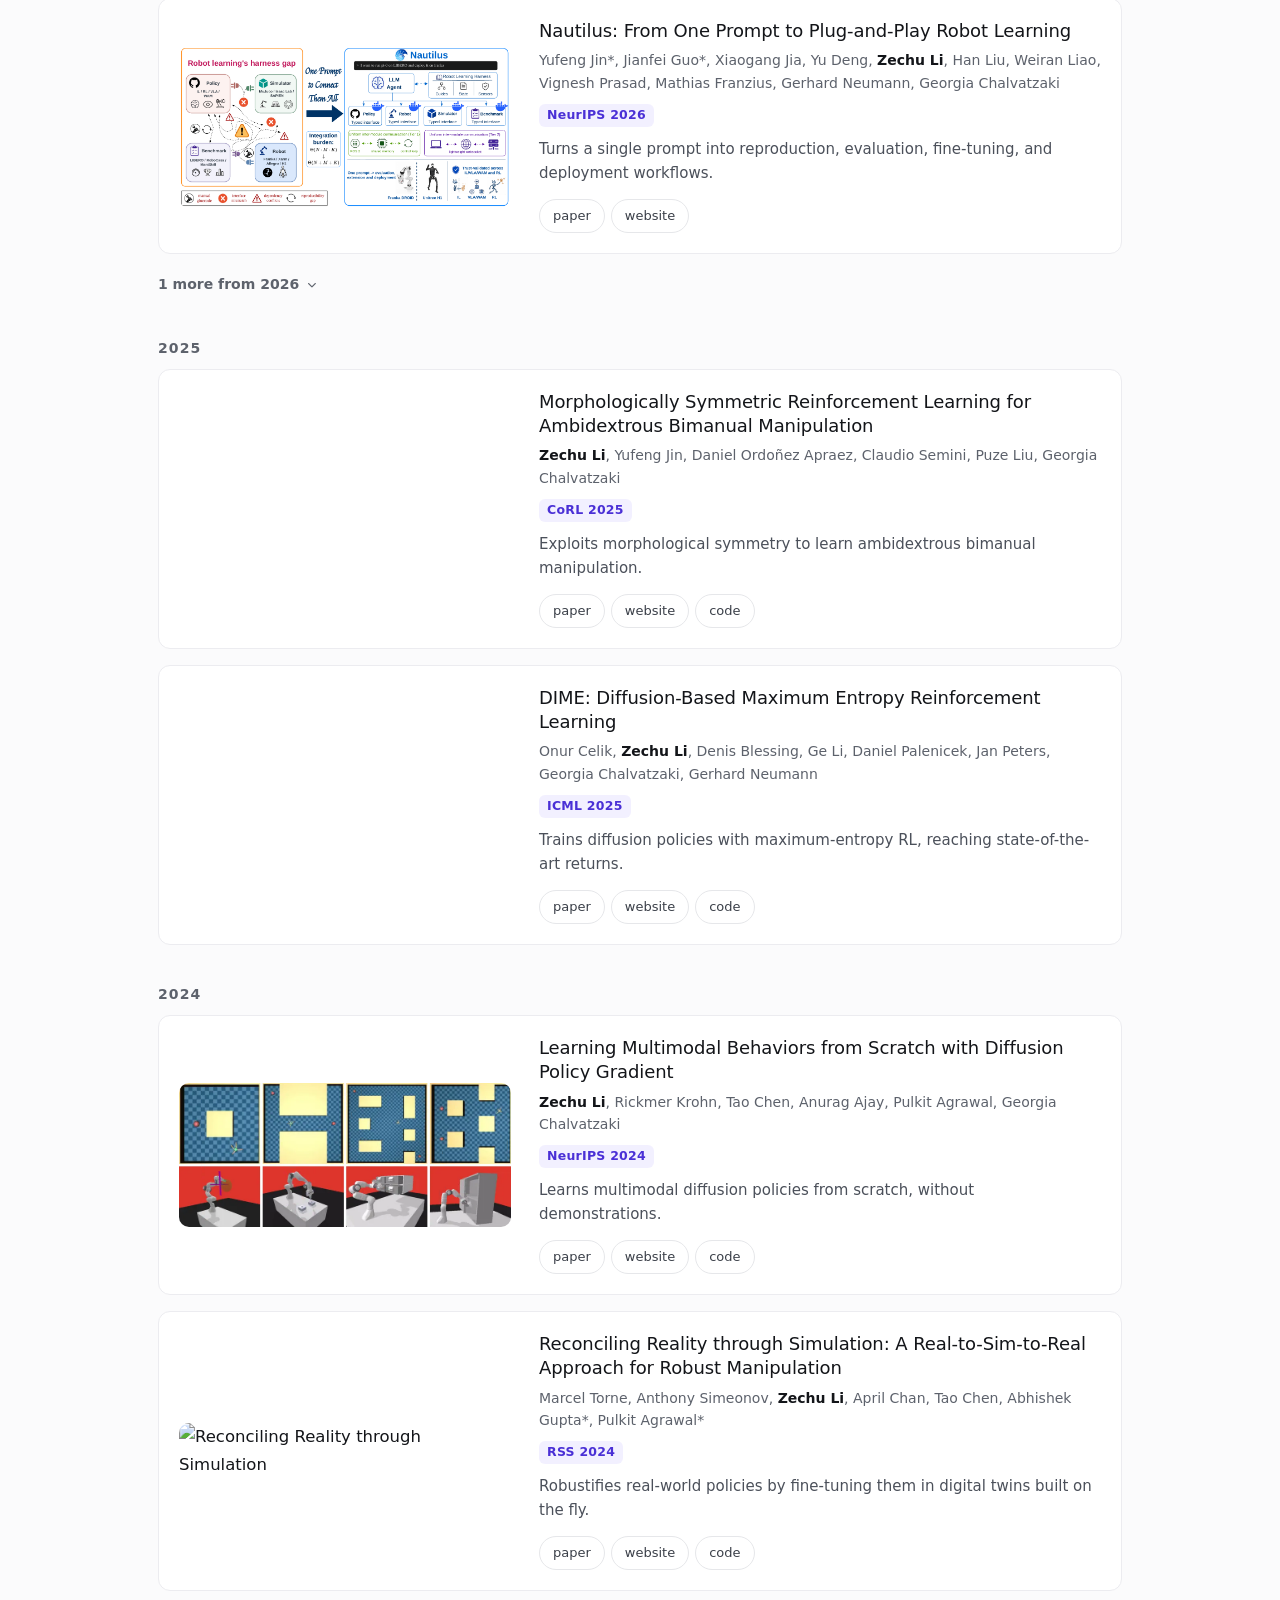
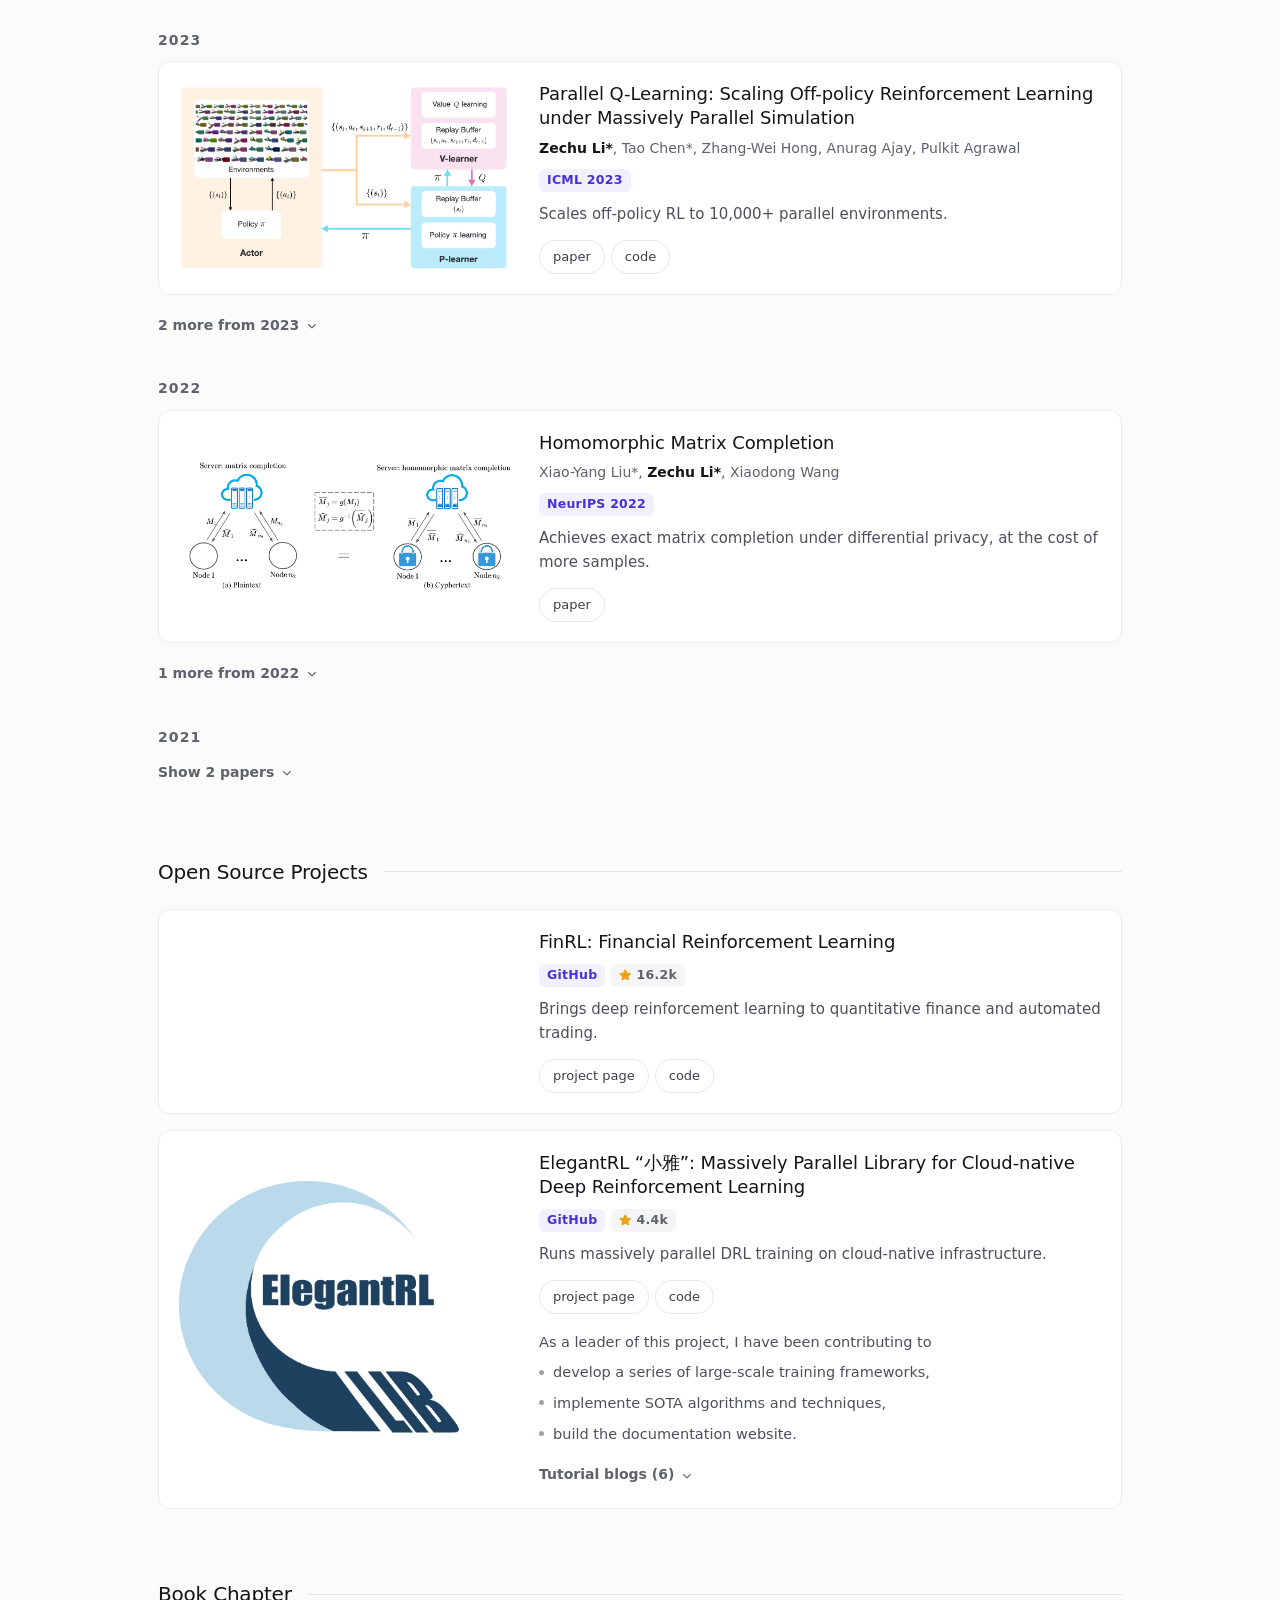
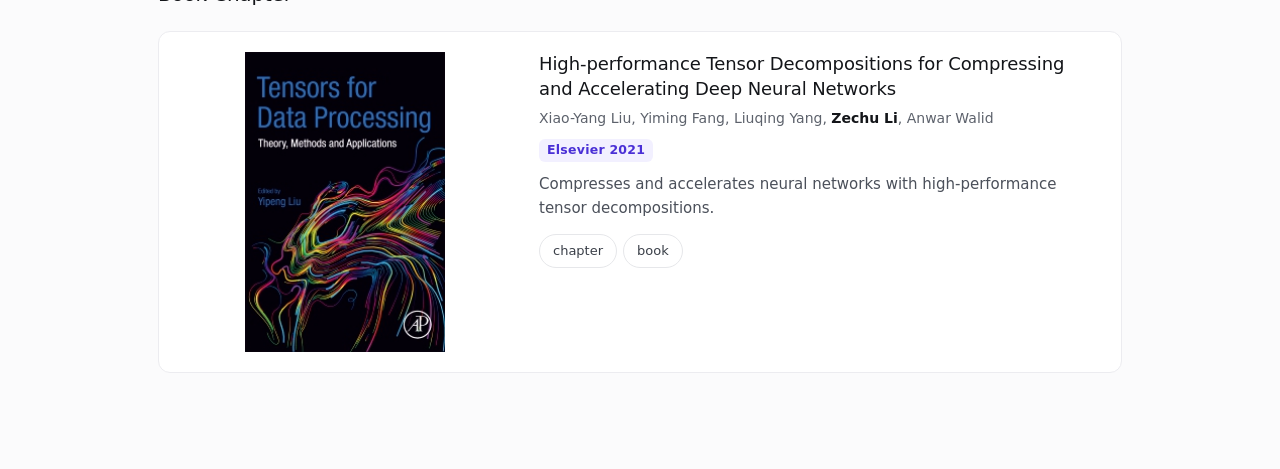
==== commit 306f0dda: "Polish homepage design - One centered column: header, bio, headings and cards share the same edges; " ====
--- a/index.html
+++ b/index.html
@@ -9,7 +9,7 @@
 <meta name="description" content="Zechu (Steven) Li — PhD student at PEARL Lab. Reinforcement learning, robotics, and scalable systems.">
 <link rel="icon" type="image/png" sizes="32x32" href="files/favicon-32.png">
 <link rel="icon" type="image/png" sizes="256x256" href="files/favicon.png">
-<link rel="preconnect" href="https://fonts.googleapis.com"><link rel="preconnect" href="https://fonts.gstatic.com" crossorigin><link rel="stylesheet" href="https://fonts.googleapis.com/css2?family=Manrope:wght@400;500;600;700;800&display=swap">
+<link rel="preconnect" href="https://fonts.googleapis.com"><link rel="preconnect" href="https://fonts.gstatic.com" crossorigin><link rel="stylesheet" href="https://fonts.googleapis.com/css2?family=Google+Sans:wght@400;500;600;700&display=swap">
 <link rel="stylesheet" href="https://cdnjs.cloudflare.com/ajax/libs/font-awesome/6.5.2/css/all.min.css" crossorigin="anonymous" referrerpolicy="no-referrer">
 <link rel="stylesheet" href="https://cdnjs.cloudflare.com/ajax/libs/academicons/1.9.4/css/academicons.min.css" crossorigin="anonymous" referrerpolicy="no-referrer">
 
@@ -27,148 +27,126 @@
 @media (prefers-reduced-motion:reduce){*{animation:none!important;transition:none!important;scroll-behavior:auto!important}}
 
 :root{
-  --bg:#fbfbfc; --paper:#fff; --ink:#131519; --dim:#5d626c; --dim2:#9ba0aa;
-  --line:#e6e7ea; --acc:#5b3df5; --acc2:#e0397a;
-  --yrw:92px;       /* column 1: the year label   */
-  --railw:52px;     /* column 2: the timeline rail */
-  --indent:144px;   /* = yrw + railw: everything outside the timeline lines
-                       up with the cards, leaving the rail its own margin */
+  --bg:#fbfbfc; --paper:#fff; --ink:#131519; --body:#3a3f48; --dim:#5d626c; --dim2:#9ba0aa;
+  --line:#e6e7ea; --card-line:#ececf0; --well:#f5f5f7;
+  --acc:#5b3df5; --acc-ink:#4a30d6; --acc-soft:rgba(91,61,245,.08); --acc-line:rgba(91,61,245,.38);
+  --pf:224px;
+  --c-violet:#6d4bff;
 }
-body{background:var(--bg);color:var(--ink);font:400 15.5px/1.68 "Manrope",system-ui,sans-serif;
+body{background:
+    radial-gradient(620px 420px at 12% -6%,rgba(109,75,255,.13),transparent 70%),
+    radial-gradient(560px 380px at 58% -12%,rgba(47,124,246,.10),transparent 70%),
+    radial-gradient(520px 420px at 96% 4%,rgba(232,69,124,.10),transparent 70%),
+    var(--bg);
+  background-repeat:no-repeat;color:var(--ink);font:400 16.5px/1.7 "Google Sans",system-ui,sans-serif;
   -webkit-font-smoothing:antialiased}
 a{text-decoration:none}
-.wrap{max-width:1060px;margin:0 auto;padding:0 26px 100px}
-.vh{position:absolute;width:1px;height:1px;padding:0;margin:-1px;overflow:hidden;
-  clip:rect(0 0 0 0);white-space:nowrap;border:0}
+.wrap{max-width:1020px;margin:0 auto;padding:0 28px 96px}
+
+/* inline links: accent text, no underline */
+.bio a,.plist a{color:var(--acc);font-weight:500;transition:color .15s}
+.bio a:hover,.plist a:hover{color:var(--acc-ink)}
 
 /* ---------- header ---------- */
-header,.bio,.sec{margin-left:var(--indent)}
-header{padding:76px 0 0;display:grid;grid-template-columns:1fr 212px;gap:44px;align-items:center}
-.pf{width:196px;height:196px;object-fit:cover;border-radius:50%;background:var(--paper);
-  border:5px solid var(--paper);box-shadow:0 10px 34px -14px rgba(19,21,25,.32);margin-left:auto}
-h1{font-size:clamp(33px,6vw,47px);font-weight:800;letter-spacing:-.042em;line-height:1.05}
-.social{margin-top:22px;display:flex;flex-wrap:wrap;gap:8px}
-.social a{display:inline-flex;align-items:center;gap:7px;font-size:13px;font-weight:600;
-  border:1px solid var(--line);background:var(--paper);border-radius:999px;padding:8px 14px;
-  transition:border-color .18s,color .18s,transform .18s}
-.social a:hover{border-color:var(--acc);color:var(--acc);transform:translateY(-1px)}
-.social i{color:var(--dim2);font-size:12.5px}
-.social a:hover i{color:var(--acc)}
-.bio{margin-top:34px;display:grid;gap:14px;max-width:72ch;color:#3a3f48}
-.bio a{color:var(--acc);border-bottom:1px solid rgba(91,61,245,.25);font-weight:600}
-.bio a:hover{color:var(--acc2);border-color:var(--acc2)}
+header{padding:96px 0 0;display:grid;grid-template-columns:minmax(0,1fr) var(--pf);
+  gap:56px;align-items:start}
+.pf{width:var(--pf);height:var(--pf);object-fit:cover;border-radius:50%;background:var(--well);
+  box-shadow:0 0 0 1px rgba(19,21,25,.06),0 14px 32px -20px rgba(19,21,25,.45)}
+h1{font-size:clamp(34px,5.4vw,48px);font-weight:500;letter-spacing:-.02em;line-height:1.1}
+.social{margin-top:28px;display:flex;flex-wrap:wrap;gap:8px}
+.social a{--b:var(--c-violet);display:inline-flex;align-items:center;gap:7px;font-size:14px;font-weight:500;
+  color:var(--ink);border:1px solid color-mix(in srgb,var(--b) 26%,transparent);
+  background:var(--paper);border-radius:999px;padding:7px 14px;
+  transition:background .15s,border-color .15s,color .15s,transform .15s}
+.social a[href*="scholar.google"]{--b:#4285f4}
+.social a[href*="github.com"],.social a[href*="x.com"]{--b:#1f2328;border-color:var(--line)}
+.social a[href*="linkedin.com"]{--b:#0a66c2}
+.social a:hover{background:var(--b);border-color:var(--b);color:#fff;transform:translateY(-1px)}
+.social i{color:var(--b);font-size:14px;width:14px;text-align:center;transition:color .15s}
+.social i.ai{font-size:16px}
+.social a:hover i{color:#fff}
+.bio{margin-top:20px;display:grid;gap:16px;color:var(--body)}
 
 /* ---------- section headings ---------- */
-.sec{margin:74px 0 30px var(--indent);display:flex;align-items:center;gap:14px;flex-wrap:wrap}
-.sec h2{font-size:19px;font-weight:800;letter-spacing:-.028em}
-.sec .ln{flex:1;height:1px;background:var(--line);min-width:20px}
-.sec .cnt{font-size:12px;font-weight:700;color:var(--dim2);letter-spacing:.06em}
-.note{font-size:11.5px;color:var(--dim2);margin:-22px 0 26px var(--indent);letter-spacing:.02em}
-
-/* ---------- per-year expander ---------- */
-.more{position:relative}
-.more>summary{list-style:none;cursor:pointer;position:relative;padding-bottom:22px;
-  display:flex;align-items:center}
-.more>summary::before{content:"";position:absolute;left:calc(-1 * var(--railw)/2 - 5px);top:11px;
-  width:10px;height:10px;border-radius:50%;background:var(--bg);
-  border:2px solid var(--line);z-index:1;transition:border-color .18s,background .18s}
-.more>summary:hover::before{border-color:var(--acc)}
-.more[open]>summary::before{background:var(--acc);border-color:var(--acc)}
-.moreu{display:inline-flex;align-items:center;gap:8px;background:var(--paper);
-  border:1px dashed #d3d5da;border-radius:999px;padding:7px 15px;
-  font-size:12.5px;font-weight:700;letter-spacing:.01em;color:var(--dim2);
-  transition:border-color .18s,color .18s,border-style .18s,box-shadow .18s}
-.more>summary:hover .moreu{border-style:solid;border-color:var(--acc);color:var(--acc);
-  box-shadow:0 6px 18px -14px rgba(91,61,245,.7)}
-.more[open]>summary .moreu{border-style:solid}
-.moreu .chev{font-size:9px;transition:transform .2s}
-.more[open]>summary .moreu .chev{transform:rotate(180deg)}
-.more>summary:focus-visible .moreu{outline:2px solid var(--acc);outline-offset:3px}
+.sec{margin:72px 0 24px;display:flex;align-items:center;gap:16px}
+.sec h2{font-size:20px;font-weight:500;line-height:1.3;letter-spacing:-.01em;white-space:nowrap}
+.sec .ln{flex:1;height:1px;background:var(--line)}
+.note{font-size:13px;line-height:1.5;color:var(--dim2);margin:-18px 0 28px}
+
+/* ---------- year groups ---------- */
+.grp + .grp{margin-top:40px}
+.yr{font-size:14px;font-weight:600;line-height:1.3;letter-spacing:.08em;color:var(--dim);margin:0 0 12px}
+.cards{display:grid;gap:16px;min-width:0}
+
+/* ---------- per-year fold ---------- */
+.more>summary{list-style:none;cursor:pointer;display:inline-flex;align-items:center;gap:8px;
+  font-size:14px;font-weight:600;color:var(--dim);padding:2px 0;transition:color .15s}
+.more>summary:hover{color:var(--acc)}
+.more>summary .chev{font-size:9px;transition:transform .2s}
+.more[open]>summary .chev{transform:rotate(180deg)}
+.more>summary:focus-visible{outline:2px solid var(--acc);outline-offset:4px;border-radius:4px}
 .more .lbl-open{display:none}
 .more[open] .lbl-shut{display:none}
 .more[open] .lbl-open{display:inline}
-
-/* ---------- timeline ---------- */
-.tl{position:relative}
-.tl::before{content:"";position:absolute;left:calc(var(--yrw) + var(--railw)/2 - 1px);
-  top:12px;bottom:26px;width:2px;
-  background:linear-gradient(180deg,var(--acc),rgba(91,61,245,.18) 68%,transparent)}
-.grp{display:grid;grid-template-columns:var(--yrw) var(--railw) minmax(0,1fr);align-items:start}
-.grp.only .yr{padding-top:5px}
-.yr{grid-column:1;padding-top:19px;text-align:right;
-  font-size:21px;font-weight:800;letter-spacing:-.03em;color:var(--ink)}
-.cards{grid-column:3;min-width:0}
-.node{position:relative;padding-bottom:22px}
-.node::before{content:"";position:absolute;left:calc(-1 * var(--railw)/2 - 6px);top:24px;
-  width:12px;height:12px;
-  border-radius:50%;background:var(--acc);border:2.5px solid var(--acc);z-index:1;
-  transition:box-shadow .18s}
-.node.alt::before{background:var(--paper);border-color:var(--dim2)}
-.node:hover::before{background:var(--acc);border-color:var(--acc);
-  box-shadow:0 0 0 5px rgba(91,61,245,.14)}
-
-.card{display:grid;grid-template-columns:262px 1fr;gap:24px;align-items:start;
-  background:var(--paper);border:1px solid var(--line);border-radius:16px;padding:16px;
-  transition:box-shadow .22s,border-color .22s,transform .22s}
-.card:hover{border-color:#d8d9de;box-shadow:0 14px 34px -22px rgba(19,21,25,.34);transform:translateY(-2px)}
+.more .node{margin-top:16px}
+.more[open]>summary{margin-bottom:0}
+
+/* ---------- cards ---------- */
+.card{display:grid;grid-template-columns:332px minmax(0,1fr);gap:28px;align-items:start;
+  background:var(--paper);border:1px solid var(--card-line);border-radius:12px;padding:20px;
+  transition:border-color .2s}
+.card:hover{border-color:#d9dae0}
 .fig{align-self:center;display:block;overflow:hidden;background:var(--paper);border-radius:10px}
-.thumb{display:block;width:100%;height:auto;max-height:250px;object-fit:contain;margin:0 auto}
-.vbadge{display:inline-block;font-size:10.5px;font-weight:800;letter-spacing:.09em;text-transform:uppercase;
-  color:var(--acc);background:rgba(91,61,245,.08);border-radius:6px;padding:5px 9px}
-.node.alt .vbadge{color:var(--dim);background:#f1f1f4}
-.stars{display:inline-flex;align-items:center;gap:6px;margin-left:7px;vertical-align:middle;
-  font-size:10.5px;font-weight:800;letter-spacing:.06em;color:var(--dim);
-  background:#f4f4f6;border:1px solid var(--line);border-radius:6px;padding:4px 9px}
-.stars i{color:#e8a317;font-size:10px}
-.ttl{font-size:17px;font-weight:750;line-height:1.3;letter-spacing:-.022em;margin:10px 0 7px}
+.thumb{display:block;width:100%;height:auto;max-height:300px;object-fit:contain;margin:0 auto}
+.ttl{font-size:18px;font-weight:500;line-height:1.35;letter-spacing:-.005em;margin:0 0 6px}
 .ttl a:hover{color:var(--acc)}
-.authors{font-size:13px;color:var(--dim);line-height:1.6}
-.authors a{font-weight:500}
+.authors{font-size:14px;color:var(--dim);line-height:1.6}
 .authors a:hover{color:var(--acc)}
-.me{color:var(--ink);font-weight:800;letter-spacing:-.005em}
-.desc{font-size:13.8px;color:#4b505a;margin-top:9px}
-.lnks{margin-top:12px;display:flex;flex-wrap:wrap;gap:6px}
-.lnk{font-size:12px;font-weight:700;letter-spacing:.02em;color:var(--acc);
-  border:1px solid rgba(91,61,245,.24);border-radius:999px;padding:6px 12px}
-.lnk:hover{background:var(--acc);color:#fff;border-color:var(--acc)}
-.lnk.off{color:var(--dim2);border-color:var(--line);border-style:dashed;pointer-events:none}
+.me{color:var(--ink);font-weight:600}
+.venue-row{display:flex;align-items:center;flex-wrap:wrap;gap:6px;margin-top:10px}
+.vbadge,.stars{display:inline-flex;align-items:center;gap:5px;font-size:12.5px;font-weight:600;
+  letter-spacing:.02em;line-height:1;border-radius:6px;padding:5px 8px}
+.vbadge{color:var(--acc-ink);background:var(--acc-soft)}
+.stars{color:var(--dim);background:var(--well)}
+.stars i{color:#e8a317;font-size:11px}
+.desc{font-size:15px;line-height:1.6;color:#4b505a;margin-top:10px}
+.lnks{margin-top:14px;display:flex;flex-wrap:wrap;gap:6px}
+.lnk{font-size:13px;font-weight:500;color:var(--body);background:var(--paper);
+  border:1px solid var(--line);border-radius:999px;padding:5px 13px;
+  transition:border-color .15s,color .15s}
+.lnk:hover{color:var(--acc);border-color:var(--acc)}
+.lnk.off{color:var(--dim2);border-style:dashed;pointer-events:none}
 .sep{display:none}
 
 /* ---------- open-source extras ---------- */
-.pi{font-size:13.5px;color:#4b505a;margin-top:11px;font-weight:600}
-.plist{margin-top:7px;display:grid;gap:7px;font-size:13.2px;color:#4b505a}
-.plist li{padding-left:15px;position:relative}
-.plist li::before{content:"";position:absolute;left:0;top:.62em;width:6px;height:6px;
-  border-radius:50%;background:var(--acc2)}
-.plist a{color:var(--acc);font-weight:600}
-.plist a:hover{color:var(--acc2)}
-.cite{display:block;font-size:11.8px;color:var(--dim2);font-weight:400}
-
-
-@media (max-width:960px){
-  :root{--yrw:70px;--railw:42px;--indent:112px}
-  .card{grid-template-columns:216px 1fr;gap:20px}
-  .yr{font-size:19px}
+.pi{font-size:14.5px;color:#4b505a;margin-top:16px}
+.plist{margin-top:6px;display:grid;gap:6px;font-size:14.5px;color:#4b505a}
+.plist li{padding-left:14px;position:relative}
+.plist li::before{content:"";position:absolute;left:0;top:.65em;width:5px;height:5px;
+  border-radius:50%;background:var(--dim2)}
+.cite{display:block;font-size:12.5px;color:var(--dim2)}
+.blogs{margin-top:14px}
+.blogs>summary{list-style:none;cursor:pointer;display:inline-flex;align-items:center;gap:8px;
+  font-size:14px;font-weight:600;color:var(--dim);transition:color .15s}
+.blogs>summary:hover{color:var(--acc)}
+.blogs>summary .chev{font-size:9px;transition:transform .2s}
+.blogs[open]>summary .chev{transform:rotate(180deg)}
+.blogs .pi{margin-top:8px}
+
+@media (max-width:980px){
+  .card{grid-template-columns:280px minmax(0,1fr);gap:24px}
 }
-@media (max-width:820px){
-  :root{--indent:0px}
-  header{grid-template-columns:1fr;gap:22px}
-  .pf{width:132px;height:132px;order:-1;border-width:4px;margin-left:0}
-  .tl::before{left:5px;top:8px}
-  .grp{grid-template-columns:minmax(0,1fr)}
-  .yr{grid-column:1;padding:0 0 12px 28px;text-align:left;font-size:18px;
-    display:flex;align-items:baseline;gap:9px}
-  .cards{grid-column:1}
-  .node{padding-left:28px}
-  .node::before{left:0;top:24px}
-  .card{grid-template-columns:1fr;gap:14px}
-  .fig{max-width:360px;width:100%}
+@media (max-width:760px){
+  header{grid-template-columns:1fr;gap:24px;padding-top:56px}
+  .pf{--pf:128px;order:-1}
+  .card{grid-template-columns:minmax(0,1fr);gap:16px}
+  .fig{max-width:420px;width:100%}
+  .sec{margin-top:56px}
 }
 @media (max-width:520px){
-  .wrap{padding:0 16px 80px}
-  header{padding-top:44px}
-  .sec{gap:10px}
-  .sec .ln{display:none}
+  .wrap{padding:0 16px 72px}
+  header{padding-top:40px}
+  .card{padding:16px}
 }
 </style>
 </head>
@@ -178,26 +156,25 @@
 <header>
   <div>
     <h1>Zechu (Steven) Li</h1>
+    <div class="bio"><p class="bio-p">I am a PhD student at <a href="https://pearl-lab.com/" target="_blank" rel="noopener">PEARL Lab</a>, advised by Prof. <a href="https://pearl-lab.com/people/georgia-chalvatzaki/" target="_blank" rel="noopener">Georgia Chalvatzaki</a> since October 2024, and currently a Student Researcher at <a href="https://deepmind.google/" target="_blank" rel="noopener">Google DeepMind</a> in London. Previously, I was a visiting researcher at <a href="https://www.csail.mit.edu/" target="_blank" rel="noopener">MIT CSAIL</a> with Prof. <a href="http://people.csail.mit.edu/pulkitag/" target="_blank" rel="noopener">Pulkit Agrawal</a> and interned at <a href="https://www.idea.edu.cn/" target="_blank" rel="noopener">IDEA Research</a>.</p>
+<p class="bio-p">My research focuses on robot learning and reinforcement learning, with particular interests in scalable simulation, dexterous and humanoid manipulation, and agentic systems for automating robot learning.</p>
+<p class="bio-p">I received my bachelor&rsquo;s degree in computer science from <a href="https://www.columbia.edu/" target="_blank" rel="noopener">Columbia University</a> in May 2022. During my undergraduate studies, I was fortunate to work with Prof. <a href="https://www.ee.columbia.edu/~wangx/" target="_blank" rel="noopener">Xiaodong Wang</a>, Prof. <a href="https://scholar.google.com.au/citations?user=Q5oC62EAAAAJ&amp;hl=en" target="_blank" rel="noopener">Anwar Walid</a>, and Prof. <a href="https://sharondi-columbia.wixsite.com/ditectlab" target="_blank" rel="noopener">Sharon (Xuan) Di</a>.</p></div>
     <nav class="social"><a class="" href="mailto:zl2993@columbia.edu"><i class="far fa-envelope" aria-hidden="true"></i> Email</a><a class="" href="https://scholar.google.com/citations?user=FI_6by0AAAAJ&hl=en" target="_blank" rel="noopener"><i class="ai ai-google-scholar" aria-hidden="true"></i> Google Scholar</a><a class="" href="https://github.com/supersglzc" target="_blank" rel="noopener"><i class="fab fa-github" aria-hidden="true"></i> GitHub</a><a class="" href="https://x.com/softraeh" target="_blank" rel="noopener"><i class="fab fa-x-twitter" aria-hidden="true"></i> X</a><a class="" href="https://www.linkedin.com/in/zechu-li-66a7741b3/" target="_blank" rel="noopener"><i class="fab fa-linkedin" aria-hidden="true"></i> LinkedIn</a></nav>
   </div>
   <img class="pf" src="files/scholar_photo.jpg" alt="Zechu (Steven) Li" width="256" height="256">
 </header>
-<div class="bio"><p class="bio-p">I am a PhD student at <a href="https://pearl-lab.com/" target="_blank" rel="noopener">PEARL Lab</a>, advised by Prof. <a href="https://pearl-lab.com/people/georgia-chalvatzaki/" target="_blank" rel="noopener">Georgia Chalvatzaki</a> since October 2024, and currently a Student Researcher at <a href="https://deepmind.google/" target="_blank" rel="noopener">Google DeepMind</a> in London. Previously, I was a visiting researcher at <a href="https://www.csail.mit.edu/" target="_blank" rel="noopener">MIT CSAIL</a> with Prof. <a href="http://people.csail.mit.edu/pulkitag/" target="_blank" rel="noopener">Pulkit Agrawal</a> and interned at <a href="https://www.idea.edu.cn/" target="_blank" rel="noopener">IDEA Research</a>.</p>
-<p class="bio-p">My research focuses on robot learning and reinforcement learning, with particular interests in scalable simulation, dexterous and humanoid manipulation, and agentic systems for automating robot learning.</p>
-<p class="bio-p">I received my bachelor&rsquo;s degree in computer science from <a href="https://www.columbia.edu/" target="_blank" rel="noopener">Columbia University</a> in May 2022. During my undergraduate studies, I was fortunate to work with Prof. <a href="https://www.ee.columbia.edu/~wangx/" target="_blank" rel="noopener">Xiaodong Wang</a>, Prof. <a href="https://scholar.google.com.au/citations?user=Q5oC62EAAAAJ&amp;hl=en" target="_blank" rel="noopener">Anwar Walid</a>, and Prof. <a href="https://sharondi-columbia.wixsite.com/ditectlab" target="_blank" rel="noopener">Sharon (Xuan) Di</a>.</p></div>
 
 <main>
-  <div class="sec"><h2>Publications</h2><span class="ln"></span><span class="cnt">16</span></div>
+  <div class="sec"><h2>Publications</h2><span class="ln"></span></div>
   <p class="note">* equal contribution</p>
-  <div class="tl">
-<div class="grp"><div class="yr">2026</div><div class="cards">
+  <section class="grp"><h3 class="yr">2026</h3><div class="cards">
 <div class="node">
   <article class="card">
     <a class="fig" href="https://arxiv.org/abs/2609.32069" target="_blank" rel="noopener"><video class="thumb" src="images/find_demo.mp4" autoplay muted loop playsinline preload="metadata"></video></a>
     <div>
-      <span class="vbadge">arXiv 2026</span>
       <h3 class="ttl"><a href="https://arxiv.org/abs/2609.32069" target="_blank" rel="noopener">Find Something You Can't Do: Agentic Real-World Reinforcement Learning for Self-Improving VLA Models</a></h3>
       <p class="authors"><span class="au">Yuan Fang*</span>, <span class="me">Zechu Li*</span>, <span class="au">Haolei Tong</span>, <a href="https://puzeliu.github.io/" target="_blank" rel="noopener">Puze Liu</a>, <a href="https://pearl-lab.com/people/georgia-chalvatzaki/" target="_blank" rel="noopener">Georgia Chalvatzaki</a></p>
+      <div class="venue-row"><span class="vbadge">arXiv 2026</span></div>
       <p class="desc">Enables VLA self-improvement through autonomous real-world practice, adaptive task selection, and self-evaluation.</p>
       <div class="lnks"><a class="lnk" href="https://arxiv.org/abs/2609.32069" target="_blank" rel="noopener">paper</a><a class="lnk" href="https://fangyzzz.github.io/FIND.github.io/" target="_blank" rel="noopener">website</a><a class="lnk" href="https://github.com/FangYzzz/FIND" target="_blank" rel="noopener">code</a></div>
       
@@ -208,9 +185,9 @@
   <article class="card">
     <a class="fig" href="https://arxiv.org/abs/2606.08610" target="_blank" rel="noopener"><img class="thumb" src="images/harbor_demo.webp" alt="HARBOR" loading="lazy" decoding="async"></a>
     <div>
-      <span class="vbadge">CoRL 2026</span>
       <h3 class="ttl"><a href="https://arxiv.org/abs/2606.08610" target="_blank" rel="noopener">HARBOR: A Harness Framework for Agentic Robot Reinforcement Learning</a></h3>
       <p class="authors"><span class="me">Zechu Li</span>, <a href="https://yufengjin.github.io/" target="_blank" rel="noopener">Yufeng Jin</a>, <a href="http://www.tensorlet.org/" target="_blank" rel="noopener">Xiao-Yang Liu</a>, <a href="https://puzeliu.github.io/" target="_blank" rel="noopener">Puze Liu</a>, <a href="https://pearl-lab.com/vignesh-prasad/" target="_blank" rel="noopener">Vignesh Prasad</a>, <a href="https://www.caidas.uni-wuerzburg.de/rlcdm/team/carlo-deramo/" target="_blank" rel="noopener">Carlo D'Eramo</a>, <a href="https://pearl-lab.com/people/georgia-chalvatzaki/" target="_blank" rel="noopener">Georgia Chalvatzaki</a></p>
+      <div class="venue-row"><span class="vbadge">CoRL 2026</span></div>
       <p class="desc">Automates the end-to-end robot RL workflow, from package installation to policy tuning.</p>
       <div class="lnks"><a class="lnk" href="https://arxiv.org/abs/2606.08610" target="_blank" rel="noopener">paper</a><a class="lnk" href="https://supersglzc.github.io/harbor-rl/" target="_blank" rel="noopener">website</a><a class="lnk" href="https://github.com/supersglzc/harbor-rl" target="_blank" rel="noopener">code</a></div>
       
@@ -221,49 +198,49 @@
   <article class="card">
     <a class="fig" href="https://arxiv.org/abs/2606.22471" target="_blank" rel="noopener"><img class="thumb" src="images/iros.jpg" alt="Scalable Multi-Task Data Generation via Reinforcement Learning for Language-Conditioned Bimanual Dexterous Manipulation" loading="lazy" decoding="async"></a>
     <div>
-      <span class="vbadge">IROS 2026</span>
       <h3 class="ttl"><a href="https://arxiv.org/abs/2606.22471" target="_blank" rel="noopener">Scalable Multi-Task Data Generation via Reinforcement Learning for Language-Conditioned Bimanual Dexterous Manipulation</a></h3>
       <p class="authors"><span class="me">Zechu Li</span>, <a href="https://yufengjin.github.io/" target="_blank" rel="noopener">Yufeng Jin</a>, <a href="https://puzeliu.github.io/" target="_blank" rel="noopener">Puze Liu</a>, <a href="https://www.ias.informatik.tu-darmstadt.de/Team/JanPeters" target="_blank" rel="noopener">Jan Peters</a>, <a href="https://pearl-lab.com/people/georgia-chalvatzaki/" target="_blank" rel="noopener">Georgia Chalvatzaki</a></p>
+      <div class="venue-row"><span class="vbadge">IROS 2026</span></div>
       <p class="desc">Generates multi-task demonstrations for language-conditioned bimanual manipulation via RL.</p>
       <div class="lnks"><a class="lnk" href="https://arxiv.org/abs/2606.22471" target="_blank" rel="noopener">paper</a></div>
       
     </div>
   </article>
-</div><details class="more"><summary><span class="moreu"><span class="lbl-shut">2 more from 2026</span><span class="lbl-open">Show fewer</span><i class="chev fas fa-chevron-down" aria-hidden="true"></i></span></summary>
-<div class="node alt">
+</div>
+<div class="node">
   <article class="card">
     <a class="fig" href="https://arxiv.org/abs/2605.11665v1" target="_blank" rel="noopener"><img class="thumb" src="images/nautilus.png" alt="Nautilus" loading="lazy" decoding="async"></a>
     <div>
-      <span class="vbadge">NeurIPS 2026</span>
       <h3 class="ttl"><a href="https://arxiv.org/abs/2605.11665v1" target="_blank" rel="noopener">Nautilus: From One Prompt to Plug-and-Play Robot Learning</a></h3>
       <p class="authors"><a href="https://yufengjin.github.io/" target="_blank" rel="noopener">Yufeng Jin*</a>, <a href="https://ventusff.github.io/" target="_blank" rel="noopener">Jianfei Guo*</a>, <a href="https://xiaogangjia.github.io/Personal_Website/" target="_blank" rel="noopener">Xiaogang Jia</a>, <a href="https://yudeng321.github.io/" target="_blank" rel="noopener">Yu Deng</a>, <span class="me">Zechu Li</span>, <a href="https://www.linkedin.com/in/han-liu-697a442aa/" target="_blank" rel="noopener">Han Liu</a>, <span class="au">Weiran Liao</span>, <a href="https://pearl-lab.com/vignesh-prasad/" target="_blank" rel="noopener">Vignesh Prasad</a>, <a href="https://www.linkedin.com/in/mathias-franzius-86b17b2b4/" target="_blank" rel="noopener">Mathias Franzius</a>, <a href="https://alr.iar.kit.edu/21_65.php" target="_blank" rel="noopener">Gerhard Neumann</a>, <a href="https://pearl-lab.com/people/georgia-chalvatzaki/" target="_blank" rel="noopener">Georgia Chalvatzaki</a></p>
+      <div class="venue-row"><span class="vbadge">NeurIPS 2026</span></div>
       <p class="desc">Turns a single prompt into reproduction, evaluation, fine-tuning, and deployment workflows.</p>
       <div class="lnks"><a class="lnk" href="https://arxiv.org/abs/2605.11665v1" target="_blank" rel="noopener">paper</a><a class="lnk" href="https://yufengjin.github.io/nautilus/" target="_blank" rel="noopener">website</a></div>
       
     </div>
   </article>
-</div>
-<div class="node alt">
+</div><details class="more"><summary><span class="lbl-shut">1 more from 2026</span><span class="lbl-open">Show fewer</span><i class="chev fas fa-chevron-down" aria-hidden="true"></i></summary>
+<div class="node">
   <article class="card">
     <a class="fig" href="https://arxiv.org/abs/2511.01501" target="_blank" rel="noopener"><img class="thumb" src="images/se3poseflow.webp" alt="SE(3)-PoseFlow" loading="lazy" decoding="async"></a>
     <div>
-      <span class="vbadge">ICRA 2026</span>
       <h3 class="ttl"><a href="https://arxiv.org/abs/2511.01501" target="_blank" rel="noopener">SE(3)-PoseFlow: Estimating 6D Pose Distributions for Uncertainty-Aware Robotic Manipulation</a></h3>
       <p class="authors"><a href="https://yufengjin.github.io/" target="_blank" rel="noopener">Yufeng Jin</a>, <a href="https://niklasfunk.com/" target="_blank" rel="noopener">Niklas Funk</a>, <a href="https://pearl-lab.com/vignesh-prasad/" target="_blank" rel="noopener">Vignesh Prasad</a>, <span class="me">Zechu Li</span>, <a href="https://www.linkedin.com/in/mathias-franzius-86b17b2b4/" target="_blank" rel="noopener">Mathias Franzius</a>, <a href="https://www.ias.informatik.tu-darmstadt.de/Team/JanPeters" target="_blank" rel="noopener">Jan Peters</a>, <a href="https://pearl-lab.com/people/georgia-chalvatzaki/" target="_blank" rel="noopener">Georgia Chalvatzaki</a></p>
+      <div class="venue-row"><span class="vbadge">ICRA 2026</span></div>
       <p class="desc">Estimates full 6D pose distributions via flow matching on SE(3) for uncertainty-aware manipulation.</p>
       <div class="lnks"><a class="lnk" href="https://arxiv.org/abs/2511.01501" target="_blank" rel="noopener">paper</a><a class="lnk" href="https://yufengjin.github.io/projects/se3-poseflow/" target="_blank" rel="noopener">website</a></div>
       
     </div>
   </article>
-</div></details></div></div>
-<div class="grp"><div class="yr">2025</div><div class="cards">
+</div></details></div></section>
+<section class="grp"><h3 class="yr">2025</h3><div class="cards">
 <div class="node">
   <article class="card">
     <a class="fig" href="https://arxiv.org/abs/2505.05287" target="_blank" rel="noopener"><video class="thumb" src="images/symdex.mp4" autoplay muted loop playsinline preload="metadata"></video></a>
     <div>
-      <span class="vbadge">CoRL 2025</span>
       <h3 class="ttl"><a href="https://arxiv.org/abs/2505.05287" target="_blank" rel="noopener">Morphologically Symmetric Reinforcement Learning for Ambidextrous Bimanual Manipulation</a></h3>
       <p class="authors"><span class="me">Zechu Li</span>, <a href="https://yufengjin.github.io/" target="_blank" rel="noopener">Yufeng Jin</a>, <a href="https://daniel-ordonez-apraez.netlify.app/" target="_blank" rel="noopener">Daniel Ordoñez Apraez</a>, <a href="https://www.iit.it/people-details/-/people/claudio-semini" target="_blank" rel="noopener">Claudio Semini</a>, <a href="https://puzeliu.github.io/" target="_blank" rel="noopener">Puze Liu</a>, <a href="https://pearl-lab.com/people/georgia-chalvatzaki/" target="_blank" rel="noopener">Georgia Chalvatzaki</a></p>
+      <div class="venue-row"><span class="vbadge">CoRL 2025</span></div>
       <p class="desc">Exploits morphological symmetry to learn ambidextrous bimanual manipulation.</p>
       <div class="lnks"><a class="lnk" href="https://arxiv.org/abs/2505.05287" target="_blank" rel="noopener">paper</a><a class="lnk" href="https://supersglzc.github.io/projects/symdex/" target="_blank" rel="noopener">website</a><a class="lnk" href="https://github.com/supersglzc/symdex" target="_blank" rel="noopener">code</a></div>
       
@@ -274,23 +251,23 @@
   <article class="card">
     <a class="fig" href="https://arxiv.org/abs/2502.02316" target="_blank" rel="noopener"><img class="thumb" src="images/DIME.png" alt="DIME" loading="lazy" decoding="async"></a>
     <div>
-      <span class="vbadge">ICML 2025</span>
       <h3 class="ttl"><a href="https://arxiv.org/abs/2502.02316" target="_blank" rel="noopener">DIME: Diffusion-Based Maximum Entropy Reinforcement Learning</a></h3>
       <p class="authors"><a href="https://onur4229.github.io/" target="_blank" rel="noopener">Onur Celik</a>, <span class="me">Zechu Li</span>, <a href="https://denisbless.github.io/" target="_blank" rel="noopener">Denis Blessing</a>, <a href="https://brucegeli.github.io/" target="_blank" rel="noopener">Ge Li</a>, <a href="https://www.ias.informatik.tu-darmstadt.de/Team/DanielPalenicek" target="_blank" rel="noopener">Daniel Palenicek</a>, <a href="https://www.ias.informatik.tu-darmstadt.de/Team/JanPeters" target="_blank" rel="noopener">Jan Peters</a>, <a href="https://pearl-lab.com/people/georgia-chalvatzaki/" target="_blank" rel="noopener">Georgia Chalvatzaki</a>, <a href="https://alr.iar.kit.edu/21_65.php" target="_blank" rel="noopener">Gerhard Neumann</a></p>
+      <div class="venue-row"><span class="vbadge">ICML 2025</span></div>
       <p class="desc">Trains diffusion policies with maximum-entropy RL, reaching state-of-the-art returns.</p>
       <div class="lnks"><a class="lnk" href="https://arxiv.org/abs/2502.02316" target="_blank" rel="noopener">paper</a><a class="lnk" href="https://alrhub.github.io/dime-website/" target="_blank" rel="noopener">website</a><a class="lnk" href="https://github.com/ALRhub/DIME" target="_blank" rel="noopener">code</a></div>
       
     </div>
   </article>
-</div></div></div>
-<div class="grp"><div class="yr">2024</div><div class="cards">
-<div class="node">
-  <article class="card">
-    <a class="fig" href="https://arxiv.org/abs/2406.00681" target="_blank" rel="noopener"><img class="thumb" src="images/ddiffpg.png" alt="Learning Multimodal Behaviors from Scratch with Diffusion Policy Gradient" loading="lazy" decoding="async"></a>
-    <div>
-      <span class="vbadge">NeurIPS 2024</span>
+</div></div></section>
+<section class="grp"><h3 class="yr">2024</h3><div class="cards">
+<div class="node">
+  <article class="card">
+    <a class="fig" href="https://arxiv.org/abs/2406.00681" target="_blank" rel="noopener"><img class="thumb" src="images/ddiffpg_grid.webp" alt="Learning Multimodal Behaviors from Scratch with Diffusion Policy Gradient" loading="lazy" decoding="async"></a>
+    <div>
       <h3 class="ttl"><a href="https://arxiv.org/abs/2406.00681" target="_blank" rel="noopener">Learning Multimodal Behaviors from Scratch with Diffusion Policy Gradient</a></h3>
       <p class="authors"><span class="me">Zechu Li</span>, <span class="au">Rickmer Krohn</span>, <a href="https://taochenshh.github.io/" target="_blank" rel="noopener">Tao Chen</a>, <a href="https://anuragajay.github.io/" target="_blank" rel="noopener">Anurag Ajay</a>, <a href="https://people.csail.mit.edu/pulkitag/" target="_blank" rel="noopener">Pulkit Agrawal</a>, <a href="https://pearl-lab.com/people/georgia-chalvatzaki/" target="_blank" rel="noopener">Georgia Chalvatzaki</a></p>
+      <div class="venue-row"><span class="vbadge">NeurIPS 2024</span></div>
       <p class="desc">Learns multimodal diffusion policies from scratch, without demonstrations.</p>
       <div class="lnks"><a class="lnk" href="https://arxiv.org/abs/2406.00681" target="_blank" rel="noopener">paper</a><a class="lnk" href="https://supersglzc.github.io/projects/ddiffpg/" target="_blank" rel="noopener">website</a><a class="lnk" href="https://github.com/supersglzc/ddiffpg" target="_blank" rel="noopener">code</a></div>
       
@@ -301,120 +278,119 @@
   <article class="card">
     <a class="fig" href="http://arxiv.org/abs/2403.03949" target="_blank" rel="noopener"><img class="thumb" src="images/realto.gif" alt="Reconciling Reality through Simulation" loading="lazy" decoding="async"></a>
     <div>
-      <span class="vbadge">RSS 2024</span>
       <h3 class="ttl"><a href="http://arxiv.org/abs/2403.03949" target="_blank" rel="noopener">Reconciling Reality through Simulation: A Real-to-Sim-to-Real Approach for Robust Manipulation</a></h3>
       <p class="authors"><a href="https://marceltorne.github.io/" target="_blank" rel="noopener">Marcel Torne</a>, <a href="https://anthonysimeonov.github.io/" target="_blank" rel="noopener">Anthony Simeonov</a>, <span class="me">Zechu Li</span>, <span class="au">April Chan</span>, <a href="https://taochenshh.github.io/" target="_blank" rel="noopener">Tao Chen</a>, <a href="https://abhishekunique.github.io/" target="_blank" rel="noopener">Abhishek Gupta*</a>, <a href="https://people.csail.mit.edu/pulkitag/" target="_blank" rel="noopener">Pulkit Agrawal*</a></p>
+      <div class="venue-row"><span class="vbadge">RSS 2024</span></div>
       <p class="desc">Robustifies real-world policies by fine-tuning them in digital twins built on the fly.</p>
       <div class="lnks"><a class="lnk" href="http://arxiv.org/abs/2403.03949" target="_blank" rel="noopener">paper</a><a class="lnk" href="https://real-to-sim-to-real.github.io/RialTo/" target="_blank" rel="noopener">website</a><a class="lnk" href="https://github.com/real-to-sim-to-real/RialToPolicyLearning" target="_blank" rel="noopener">code</a></div>
       
     </div>
   </article>
-</div></div></div>
-<div class="grp"><div class="yr">2023</div><div class="cards">
+</div></div></section>
+<section class="grp"><h3 class="yr">2023</h3><div class="cards">
 <div class="node">
   <article class="card">
     <a class="fig" href="https://proceedings.mlr.press/v202/li23f/li23f.pdf" target="_blank" rel="noopener"><img class="thumb" src="files/parallel_scheme.png" alt="Parallel Q-Learning" loading="lazy" decoding="async"></a>
     <div>
-      <span class="vbadge">ICML 2023</span>
       <h3 class="ttl"><a href="https://proceedings.mlr.press/v202/li23f/li23f.pdf" target="_blank" rel="noopener">Parallel Q-Learning: Scaling Off-policy Reinforcement Learning under Massively Parallel Simulation</a></h3>
       <p class="authors"><span class="me">Zechu Li*</span>, <a href="https://taochenshh.github.io/" target="_blank" rel="noopener">Tao Chen*</a>, <a href="https://williamd4112.github.io/" target="_blank" rel="noopener">Zhang-Wei Hong</a>, <a href="https://anuragajay.github.io/" target="_blank" rel="noopener">Anurag Ajay</a>, <a href="https://people.csail.mit.edu/pulkitag/" target="_blank" rel="noopener">Pulkit Agrawal</a></p>
+      <div class="venue-row"><span class="vbadge">ICML 2023</span></div>
       <p class="desc">Scales off-policy RL to 10,000+ parallel environments.</p>
       <div class="lnks"><a class="lnk" href="https://proceedings.mlr.press/v202/li23f/li23f.pdf" target="_blank" rel="noopener">paper</a><a class="lnk" href="https://github.com/Improbable-AI/pql" target="_blank" rel="noopener">code</a></div>
       
     </div>
   </article>
-</div><details class="more"><summary><span class="moreu"><span class="lbl-shut">2 more from 2023</span><span class="lbl-open">Show fewer</span><i class="chev fas fa-chevron-down" aria-hidden="true"></i></span></summary>
-<div class="node alt">
+</div><details class="more"><summary><span class="lbl-shut">2 more from 2023</span><span class="lbl-open">Show fewer</span><i class="chev fas fa-chevron-down" aria-hidden="true"></i></summary>
+<div class="node">
   <article class="card">
     <a class="fig" href="https://www.mdpi.com/2073-4336/14/3/41" target="_blank" rel="noopener"><img class="thumb" src="images/games-14-00041-g001.png" alt="Social Learning for Sequential Driving Dilemmas" loading="lazy" decoding="async"></a>
     <div>
-      <span class="vbadge">Games 2023</span>
       <h3 class="ttl"><a href="https://www.mdpi.com/2073-4336/14/3/41" target="_blank" rel="noopener">Social Learning for Sequential Driving Dilemmas</a></h3>
       <p class="authors"><span class="au">Xu Chen</span>, <a href="https://sharondi-columbia.wixsite.com/ditectlab" target="_blank" rel="noopener">Sharon (Xuan) Di</a>, <span class="me">Zechu Li</span></p>
+      <div class="venue-row"><span class="vbadge">Games 2023</span></div>
       <p class="desc">Identifies when social dilemmas arise in autonomous vehicles&rsquo; sequential decisions.</p>
       <div class="lnks"><a class="lnk" href="https://www.mdpi.com/2073-4336/14/3/41" target="_blank" rel="noopener">paper</a></div>
       
     </div>
   </article>
 </div>
-<div class="node alt">
+<div class="node">
   <article class="card">
     <a class="fig" href="https://openreview.net/pdf?id=LVum7knUA7g" target="_blank" rel="noopener"><img class="thumb" src="files/gradient.png" alt="Stationary Deep Reinforcement Learning with Quantum K-spin Hamiltonian Equation" loading="lazy" decoding="async"></a>
     <div>
-      <span class="vbadge">ICLR Workshop 2023</span>
       <h3 class="ttl"><a href="https://openreview.net/pdf?id=LVum7knUA7g" target="_blank" rel="noopener">Stationary Deep Reinforcement Learning with Quantum K-spin Hamiltonian Equation</a></h3>
       <p class="authors"><a href="http://www.tensorlet.org/" target="_blank" rel="noopener">Xiao-Yang Liu*</a>, <span class="me">Zechu Li*</span>, <span class="au">Shixun Wu</span>, <a href="https://www.ee.columbia.edu/~wangx/" target="_blank" rel="noopener">Xiaodong Wang</a></p>
+      <div class="venue-row"><span class="vbadge">ICLR Workshop 2023</span></div>
       <p class="desc">Adds a quantum K-spin Hamiltonian regularizer that steers policies toward better optima.</p>
       <div class="lnks"><a class="lnk" href="https://openreview.net/pdf?id=LVum7knUA7g" target="_blank" rel="noopener">paper</a></div>
       
     </div>
   </article>
-</div></details></div></div>
-<div class="grp"><div class="yr">2022</div><div class="cards">
+</div></details></div></section>
+<section class="grp"><h3 class="yr">2022</h3><div class="cards">
 <div class="node">
   <article class="card">
     <a class="fig" href="https://proceedings.neurips.cc/paper_files/paper/2022/hash/4f550cb7b30b59553e50cd08a9dbf068-Abstract-Conference.html" target="_blank" rel="noopener"><img class="thumb" src="files/distributed_scheme.png" alt="Homomorphic Matrix Completion" loading="lazy" decoding="async"></a>
     <div>
-      <span class="vbadge">NeurIPS 2022</span>
       <h3 class="ttl"><a href="https://proceedings.neurips.cc/paper_files/paper/2022/hash/4f550cb7b30b59553e50cd08a9dbf068-Abstract-Conference.html" target="_blank" rel="noopener">Homomorphic Matrix Completion</a></h3>
       <p class="authors"><a href="http://www.tensorlet.org/" target="_blank" rel="noopener">Xiao-Yang Liu*</a>, <span class="me">Zechu Li*</span>, <a href="https://www.ee.columbia.edu/~wangx/" target="_blank" rel="noopener">Xiaodong Wang</a></p>
+      <div class="venue-row"><span class="vbadge">NeurIPS 2022</span></div>
       <p class="desc">Achieves exact matrix completion under differential privacy, at the cost of more samples.</p>
       <div class="lnks"><a class="lnk" href="https://proceedings.neurips.cc/paper_files/paper/2022/hash/4f550cb7b30b59553e50cd08a9dbf068-Abstract-Conference.html" target="_blank" rel="noopener">paper</a></div>
       
     </div>
   </article>
-</div><details class="more"><summary><span class="moreu"><span class="lbl-shut">1 more from 2022</span><span class="lbl-open">Show fewer</span><i class="chev fas fa-chevron-down" aria-hidden="true"></i></span></summary>
-<div class="node alt">
+</div><details class="more"><summary><span class="lbl-shut">1 more from 2022</span><span class="lbl-open">Show fewer</span><i class="chev fas fa-chevron-down" aria-hidden="true"></i></summary>
+<div class="node">
   <article class="card">
     <a class="fig" href="https://ieeexplore.ieee.org/document/9827289" target="_blank" rel="noopener"><img class="thumb" src="images/social_learning.png" alt="Social Learning In Markov Games" loading="lazy" decoding="async"></a>
     <div>
-      <span class="vbadge">IEEE IV 2022</span>
       <h3 class="ttl"><a href="https://ieeexplore.ieee.org/document/9827289" target="_blank" rel="noopener">Social Learning In Markov Games: Empowering Autonomous Driving</a></h3>
       <p class="authors"><span class="au">Xu Chen</span>, <span class="me">Zechu Li</span>, <a href="https://sharondi-columbia.wixsite.com/ditectlab" target="_blank" rel="noopener">Sharon (Xuan) Di</a></p>
+      <div class="venue-row"><span class="vbadge">IEEE IV 2022</span></div>
       <p class="desc">Studies how autonomous vehicles form social norms through RL in Markov games.</p>
       <div class="lnks"><a class="lnk" href="https://ieeexplore.ieee.org/document/9827289" target="_blank" rel="noopener">paper</a><a class="lnk" href="https://github.com/supersglzc/Social-Learning" target="_blank" rel="noopener">code</a></div>
       
     </div>
   </article>
-</div></details></div></div>
-<div class="grp only"><div class="yr">2021</div><div class="cards"><details class="more"><summary><span class="moreu"><span class="lbl-shut">Show 2 papers</span><span class="lbl-open">Show fewer</span><i class="chev fas fa-chevron-down" aria-hidden="true"></i></span></summary>
-<div class="node alt">
+</div></details></div></section>
+<section class="grp"><h3 class="yr">2021</h3><div class="cards"><details class="more"><summary><span class="lbl-shut">Show 2 papers</span><span class="lbl-open">Show fewer</span><i class="chev fas fa-chevron-down" aria-hidden="true"></i></summary>
+<div class="node">
   <article class="card">
     <a class="fig" href="https://dl.acm.org/doi/10.1145/3490354.3494413" target="_blank" rel="noopener"><img class="thumb" src="images/finrl_podracer.png" alt="FinRL-Podracer" loading="lazy" decoding="async"></a>
     <div>
-      <span class="vbadge">ICAIF 2021</span>
       <h3 class="ttl"><a href="https://dl.acm.org/doi/10.1145/3490354.3494413" target="_blank" rel="noopener">FinRL-Podracer: High Performance and Scalable Deep Reinforcement Learning for Quantitative Finance</a></h3>
       <p class="authors"><span class="me">Zechu Li</span>, <a href="http://www.tensorlet.org/" target="_blank" rel="noopener">Xiao-Yang Liu</a>, <span class="au">Jiahao Zheng</span>, <a href="https://zhaoranwang.github.io/" target="_blank" rel="noopener">Zhaoran Wang</a>, <a href="https://scholar.google.com.au/citations?user=Q5oC62EAAAAJ&hl=en" target="_blank" rel="noopener">Anwar Walid</a>, <a href="https://idea.edu.cn/person/guojian/" target="_blank" rel="noopener">Jian Guo</a></p>
+      <div class="venue-row"><span class="vbadge">ICAIF 2021</span></div>
       <p class="desc">Trains a NASDAQ-100 trading agent in 10 minutes on 80 A100 GPUs.</p>
       <div class="lnks"><a class="lnk" href="https://dl.acm.org/doi/10.1145/3490354.3494413" target="_blank" rel="noopener">paper</a><a class="lnk" href="https://github.com/AI4Finance-Foundation/FinRL_Podracer" target="_blank" rel="noopener">code</a></div>
       
     </div>
   </article>
 </div>
-<div class="node alt">
+<div class="node">
   <article class="card">
     <a class="fig" href="https://arxiv.org/pdf/2112.05923.pdf" target="_blank" rel="noopener"><img class="thumb" src="images/erl_podracer.png" alt="ElegantRL-Podracer" loading="lazy" decoding="async"></a>
     <div>
-      <span class="vbadge">NeurIPS Workshop 2021</span>
       <h3 class="ttl"><a href="https://arxiv.org/pdf/2112.05923.pdf" target="_blank" rel="noopener">ElegantRL-Podracer: Scalable and Elastic Library for Cloud-native Deep Reinforcement Learning</a></h3>
       <p class="authors"><a href="http://www.tensorlet.org/" target="_blank" rel="noopener">Xiao-Yang Liu*</a>, <span class="me">Zechu Li*</span>, <a href="https://www.princeton.edu/~zy6/" target="_blank" rel="noopener">Zhuoran Yang</a>, <span class="au">Jiahao Zheng</span>, <a href="https://zhaoranwang.github.io/" target="_blank" rel="noopener">Zhaoran Wang</a>, <a href="https://scholar.google.com.au/citations?user=Q5oC62EAAAAJ&hl=en" target="_blank" rel="noopener">Anwar Walid</a>, <a href="https://idea.edu.cn/person/guojian/" target="_blank" rel="noopener">Jian Guo</a>, <a href="http://people.eecs.berkeley.edu/~jordan/" target="_blank" rel="noopener">Michael Jordan</a></p>
+      <div class="venue-row"><span class="vbadge">NeurIPS Workshop 2021</span></div>
       <p class="desc">Scales cloud-native DRL training across millions of GPU cores.</p>
       <div class="lnks"><a class="lnk" href="https://arxiv.org/pdf/2112.05923.pdf" target="_blank" rel="noopener">paper</a><a class="lnk" href="https://github.com/AI4Finance-Foundation/ElegantRL" target="_blank" rel="noopener">code</a></div>
       
     </div>
   </article>
-</div></details></div></div>
-</div>
-
-  <div class="sec"><h2>Open Source Projects</h2><span class="ln"></span><span class="cnt">2</span></div>
-  <div class="tl"><div class="grp"><div class="yr"></div><div class="cards">
+</div></details></div></section>
+
+  <div class="sec"><h2>Open Source Projects</h2><span class="ln"></span></div>
+  <div class="cards">
 <div class="node">
   <article class="card">
     <a class="fig" href="https://github.com/AI4Finance-Foundation/FinRL" target="_blank" rel="noopener"><img class="thumb" src="images/finrl.png" alt="FinRL" loading="lazy" decoding="async"></a>
     <div>
-      <span class="vbadge">GitHub</span><span class="stars" title="16,207 GitHub stars"><i class="fas fa-star" aria-hidden="true"></i>16.2k</span>
       <h3 class="ttl"><a href="https://github.com/AI4Finance-Foundation/FinRL" target="_blank" rel="noopener">FinRL: Financial Reinforcement Learning</a></h3>
       
+      <div class="venue-row"><span class="vbadge">GitHub</span><span class="stars" title="16,207 GitHub stars"><i class="fas fa-star" aria-hidden="true"></i>16.2k</span></div>
       <p class="desc">Brings deep reinforcement learning to quantitative finance and automated trading.</p>
       <div class="lnks"><a class="lnk" href="https://finrl.readthedocs.io/en/latest/index.html" target="_blank" rel="noopener">project page</a><a class="lnk" href="https://github.com/AI4Finance-Foundation/FinRL" target="_blank" rel="noopener">code</a></div>
       
@@ -425,9 +401,9 @@
   <article class="card">
     <a class="fig" href="https://github.com/AI4Finance-Foundation/ElegantRL" target="_blank" rel="noopener"><img class="thumb" src="images/elegantrl.jpg" alt="ElegantRL “小雅”" loading="lazy" decoding="async"></a>
     <div>
-      <span class="vbadge">GitHub</span><span class="stars" title="4,360 GitHub stars"><i class="fas fa-star" aria-hidden="true"></i>4.4k</span>
       <h3 class="ttl"><a href="https://github.com/AI4Finance-Foundation/ElegantRL" target="_blank" rel="noopener">ElegantRL “小雅”: Massively Parallel Library for Cloud-native Deep Reinforcement Learning</a></h3>
       
+      <div class="venue-row"><span class="vbadge">GitHub</span><span class="stars" title="4,360 GitHub stars"><i class="fas fa-star" aria-hidden="true"></i>4.4k</span></div>
       <p class="desc">Runs massively parallel DRL training on cloud-native infrastructure.</p>
       <div class="lnks"><a class="lnk" href="https://elegantrl.readthedocs.io/en/latest/index.html" target="_blank" rel="noopener">project page</a><a class="lnk" href="https://github.com/AI4Finance-Foundation/ElegantRL" target="_blank" rel="noopener">code</a></div>
       <p class="pi">As a leader of this project, I have been contributing to</p>
@@ -436,6 +412,7 @@
 <li>implemente SOTA algorithms and techniques,</li>
 <li>build the documentation website.</li>
 </ul>
+<details class="blogs"><summary>Tutorial blogs (6) <i class="chev fas fa-chevron-down" aria-hidden="true"></i></summary>
 <p class="pi">Starting from Mar. 2021, I started to write tutorial blogs for the community,</p>
 <ul class="plist">
 <li><a href="https://medium.com/mlearning-ai/elegantrl-much-much-more-stable-than-stable-baseline3-f096533c26db" target="_blank" rel="noopener">ElegantRL: Much More Stable Deep Reinforcement Learning Algorithms than Stable-Baseline3</a><span class="cite"><em>MLearning.ai</em>, Mar. 3, 2022</span></li>
@@ -444,26 +421,26 @@
 <li><a href="https://medium.com/mlearning-ai/elegantrl-demo-stock-trading-using-ddpg-part-ii-d3d97e01999f" target="_blank" rel="noopener">ElegantRL Demo: Stock Trading Using DDPG (Part II)</a><span class="cite"><em>MLearning.ai</em>, Apr. 19, 2021</span></li>
 <li><a href="https://elegantrl.medium.com/elegantrl-demo-stock-trading-using-ddpg-part-i-e77d7dc9d208" target="_blank" rel="noopener">ElegantRL Demo: Stock Trading Using DDPG (Part I)</a><span class="cite"><em>MLearning.ai</em>, Mar. 28, 2021</span></li>
 <li><a href="https://towardsdatascience.com/elegantrl-a-lightweight-and-stable-deep-reinforcement-learning-library-95cef5f3460b" target="_blank" rel="noopener">ElegantRL-Helloworld: A Lightweight and Stable Deep Reinforcement Learning Library</a><span class="cite"><em>Towards data science</em>, Mar. 4, 2021</span></li>
-</ul>
-    </div>
-  </article>
-</div></div></div></div>
-
-  <div class="sec"><h2>Book Chapter</h2><span class="ln"></span><span class="cnt">1</span></div>
-  <div class="tl"><div class="grp"><div class="yr"></div><div class="cards">
+</ul></details>
+    </div>
+  </article>
+</div></div>
+
+  <div class="sec"><h2>Book Chapter</h2><span class="ln"></span></div>
+  <div class="cards">
 <div class="node">
   <article class="card">
     <a class="fig" href="https://www.sciencedirect.com/science/article/pii/B9780128244470000157" target="_blank" rel="noopener"><img class="thumb" src="images/book.jpg" alt="High-performance Tensor Decompositions for Compressing and Accelerating Deep Neural Networks" loading="lazy" decoding="async"></a>
     <div>
-      <span class="vbadge">Elsevier 2021</span>
       <h3 class="ttl"><a href="https://www.sciencedirect.com/science/article/pii/B9780128244470000157" target="_blank" rel="noopener">High-performance Tensor Decompositions for Compressing and Accelerating Deep Neural Networks</a></h3>
       <p class="authors"><a href="http://www.tensorlet.org/" target="_blank" rel="noopener">Xiao-Yang Liu</a>, <span class="au">Yiming Fang</span>, <span class="au">Liuqing Yang</span>, <span class="me">Zechu Li</span>, <a href="http://www.bell-labs.com/about/researcher-profiles/anwarwalid/#gref" target="_blank" rel="noopener">Anwar Walid</a></p>
+      <div class="venue-row"><span class="vbadge">Elsevier 2021</span></div>
       <p class="desc">Compresses and accelerates neural networks with high-performance tensor decompositions.</p>
       <div class="lnks"><a class="lnk" href="https://www.sciencedirect.com/science/article/pii/B9780128244470000157" target="_blank" rel="noopener">chapter</a><a class="lnk" href="https://www.elsevier.com/books/tensors-for-data-processing/liu/978-0-12-824447-0" target="_blank" rel="noopener">book</a></div>
       
     </div>
   </article>
-</div></div></div></div>
+</div></div>
 </main>
 </div>
 
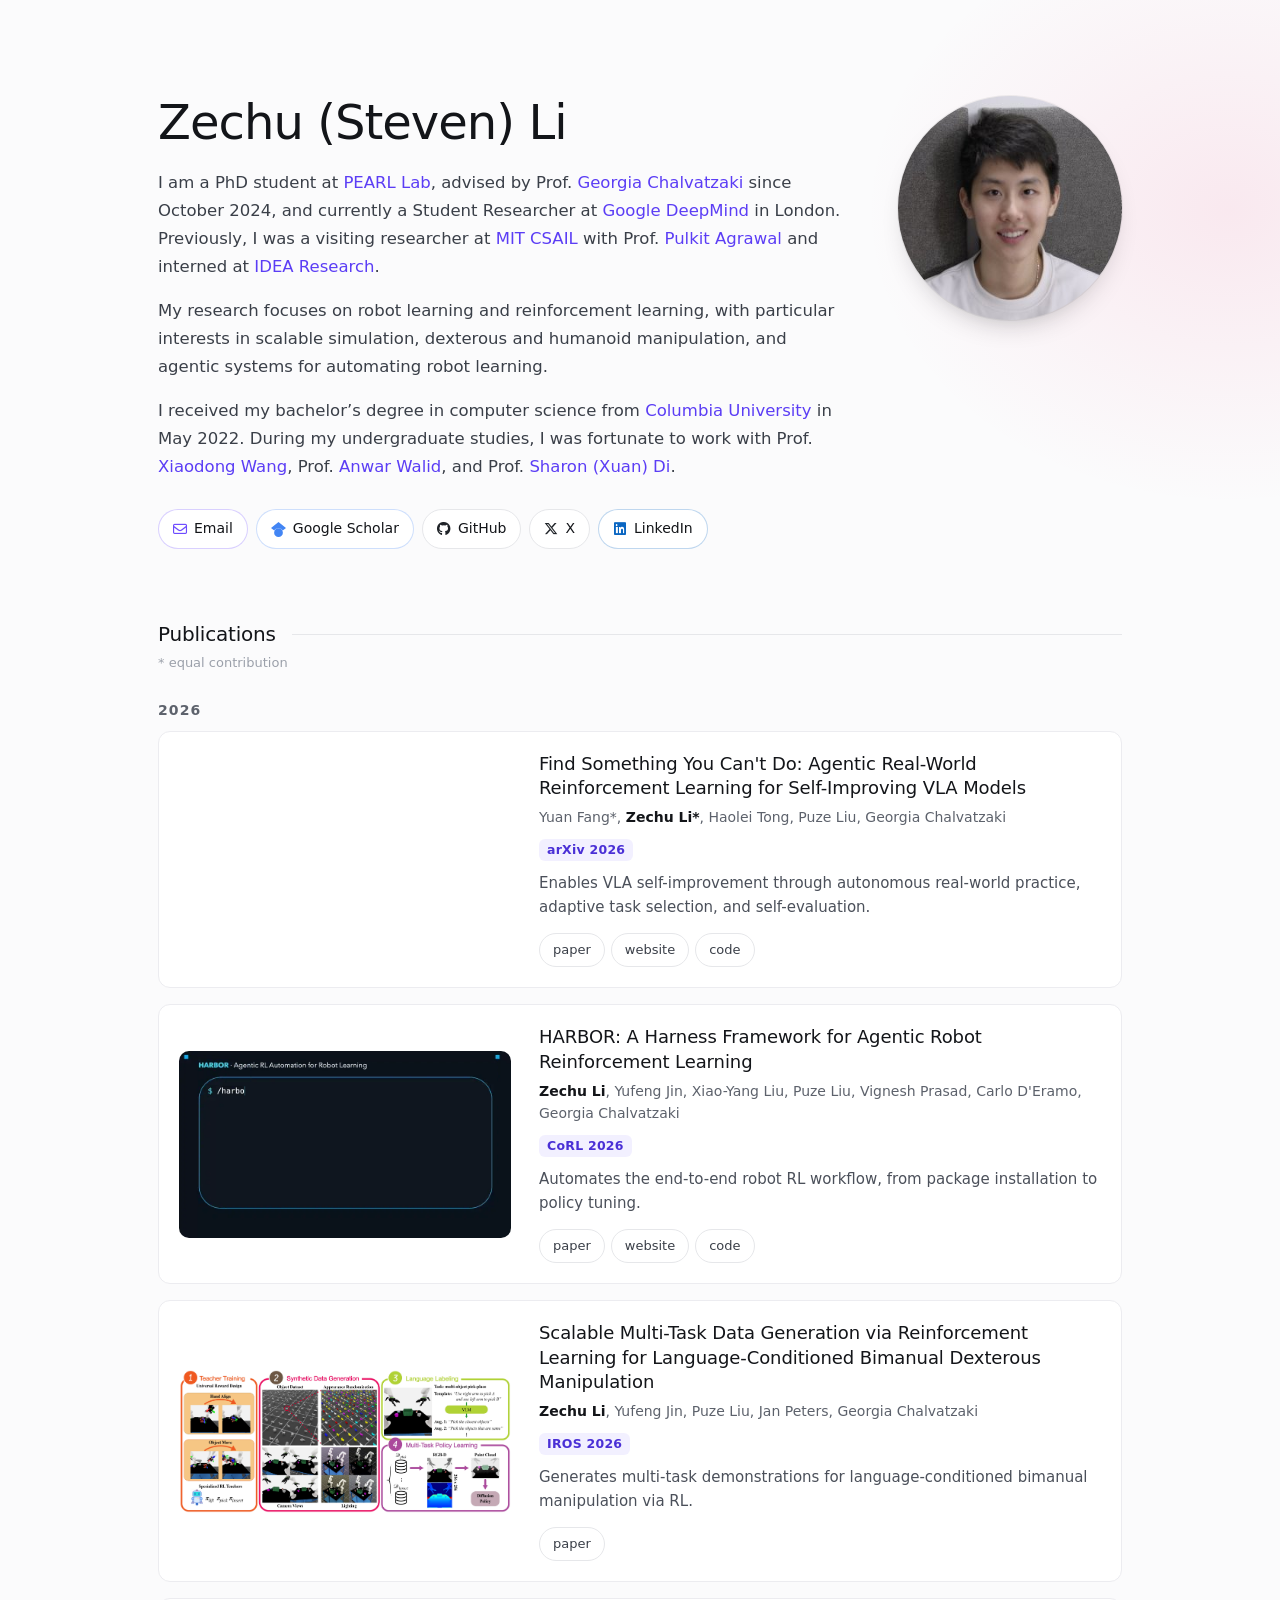
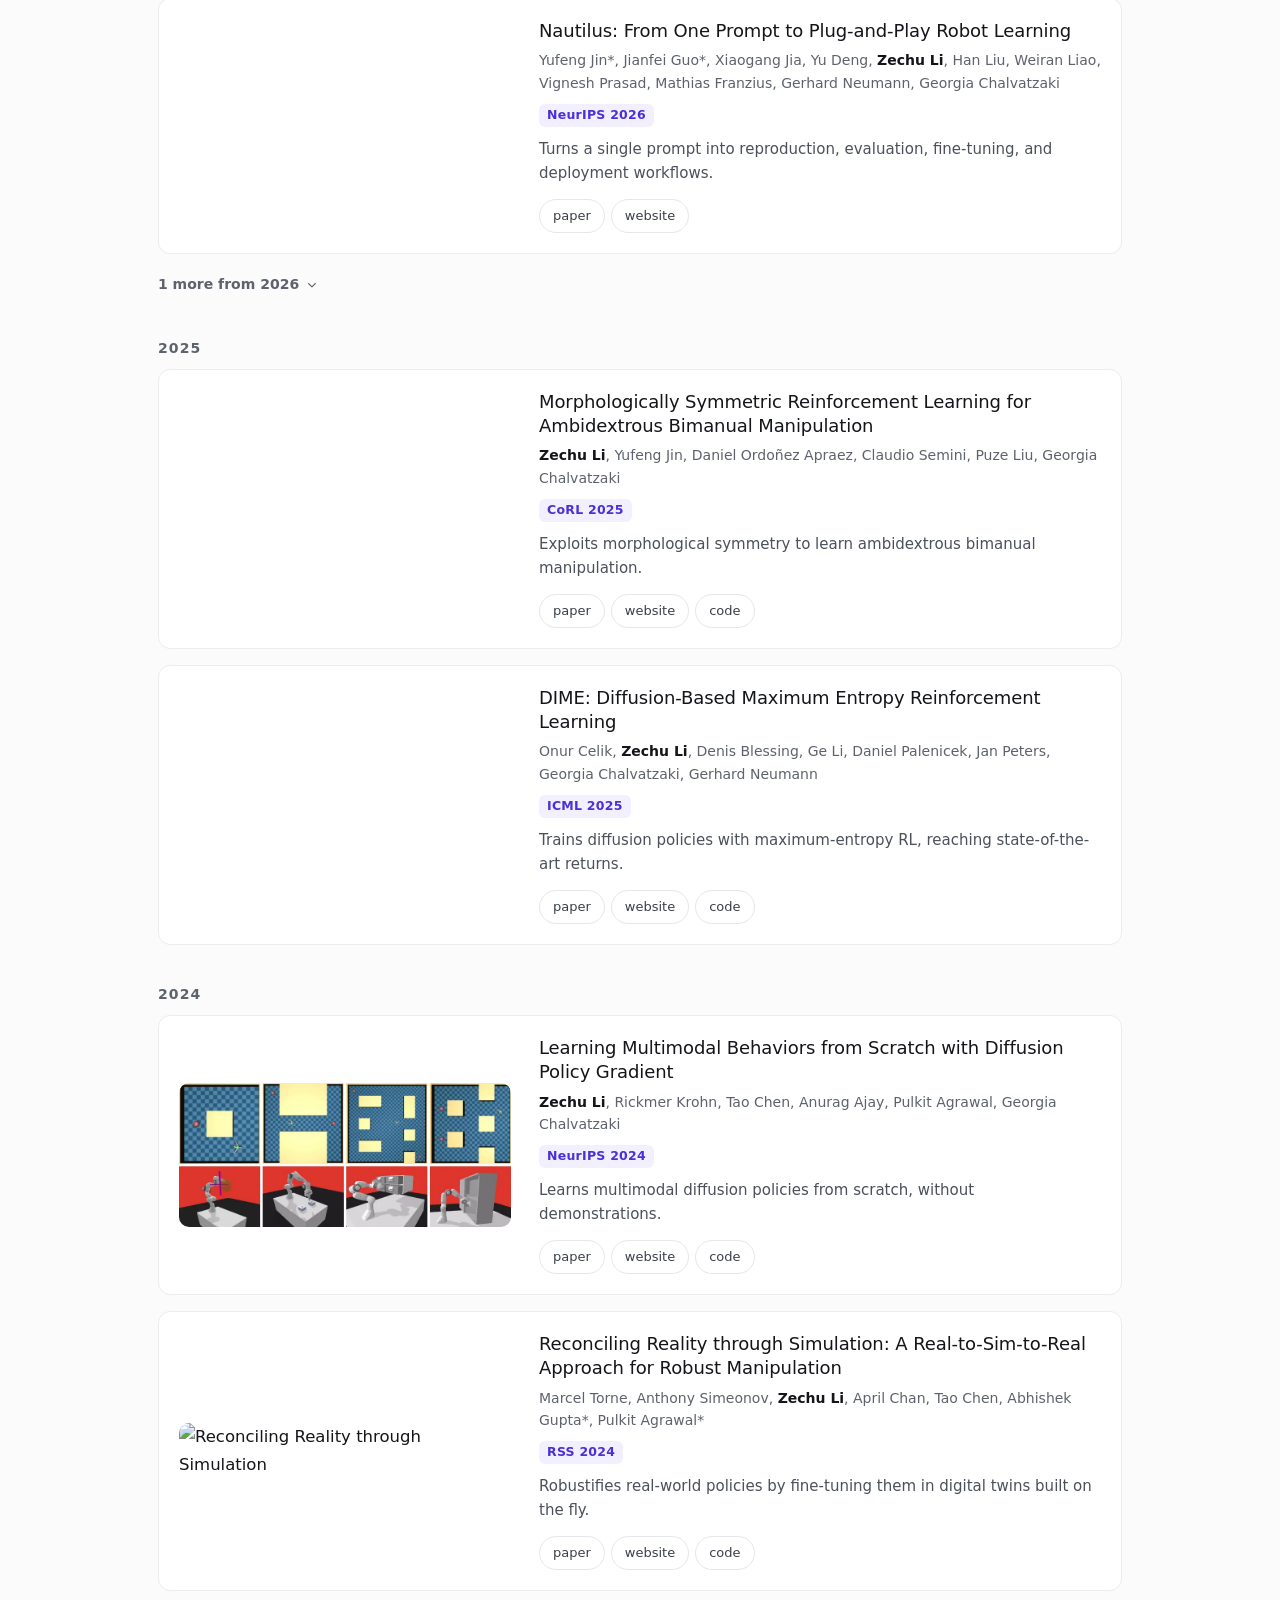
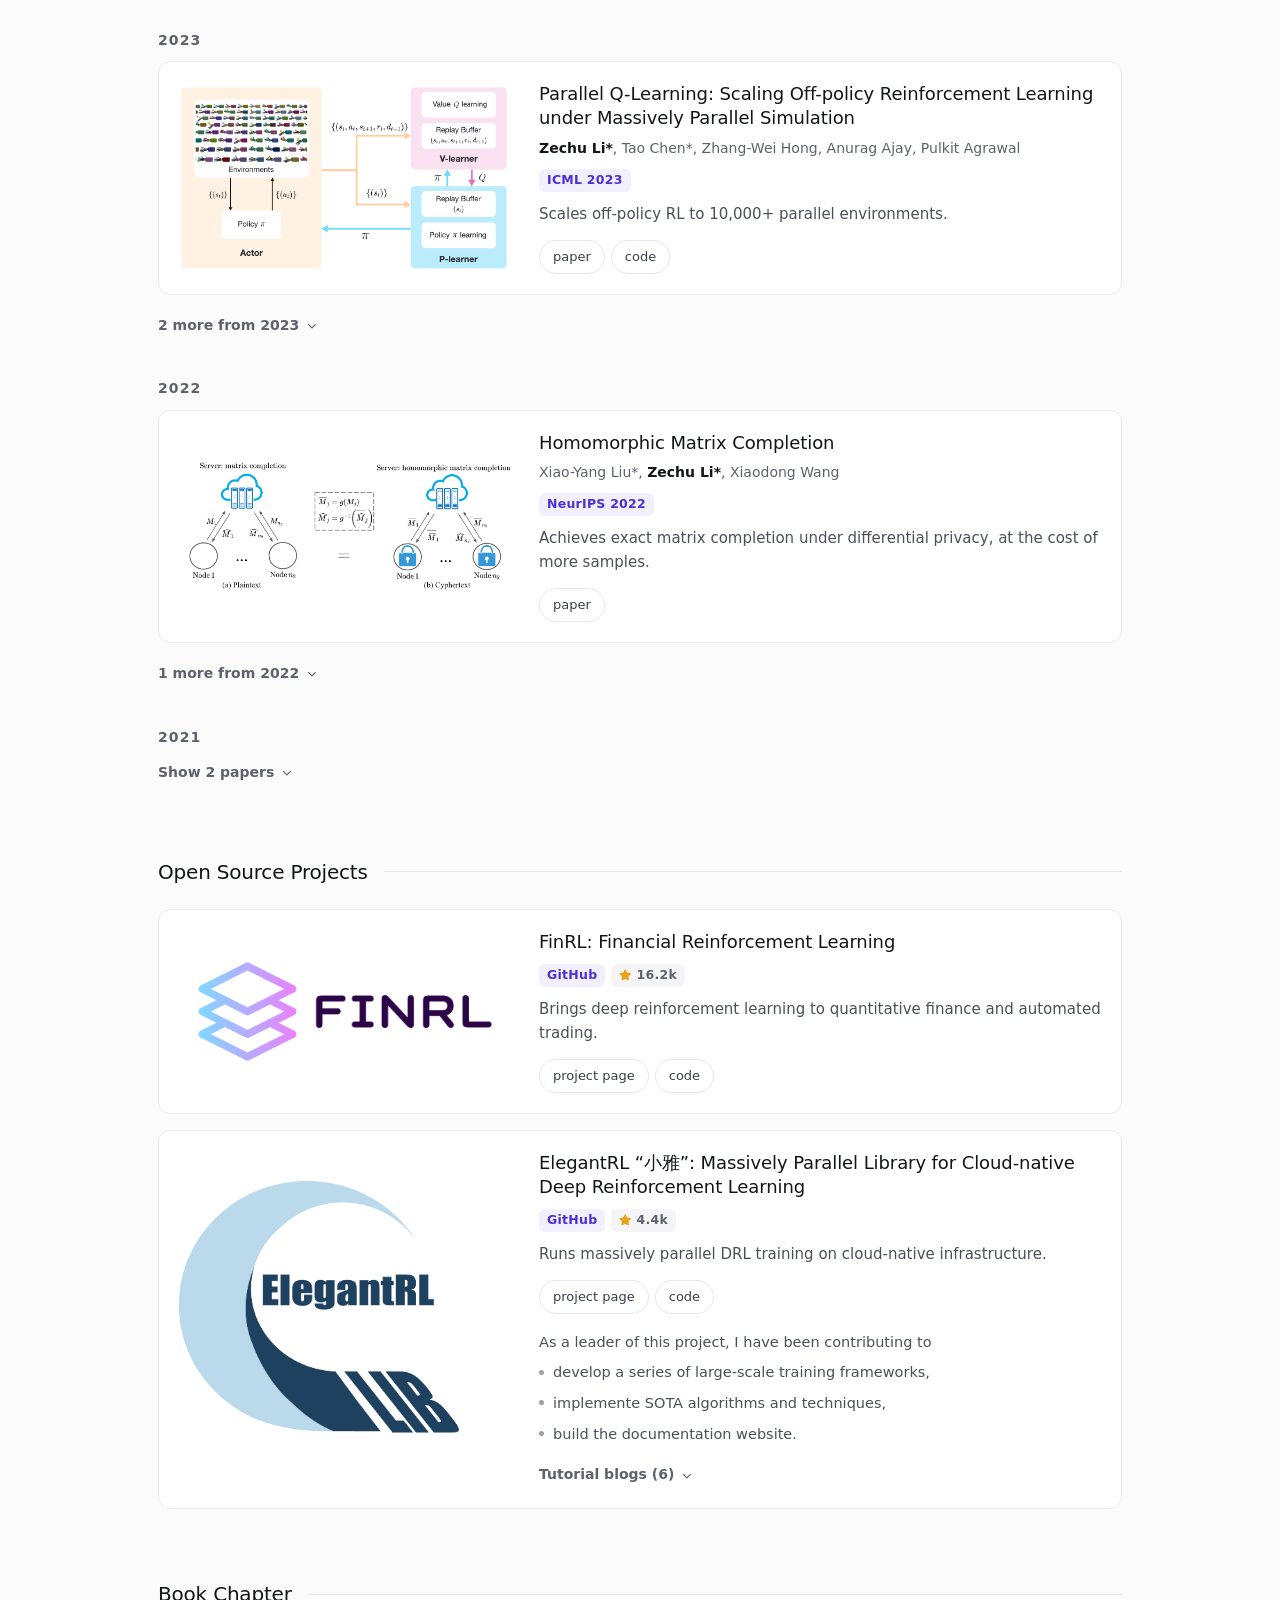
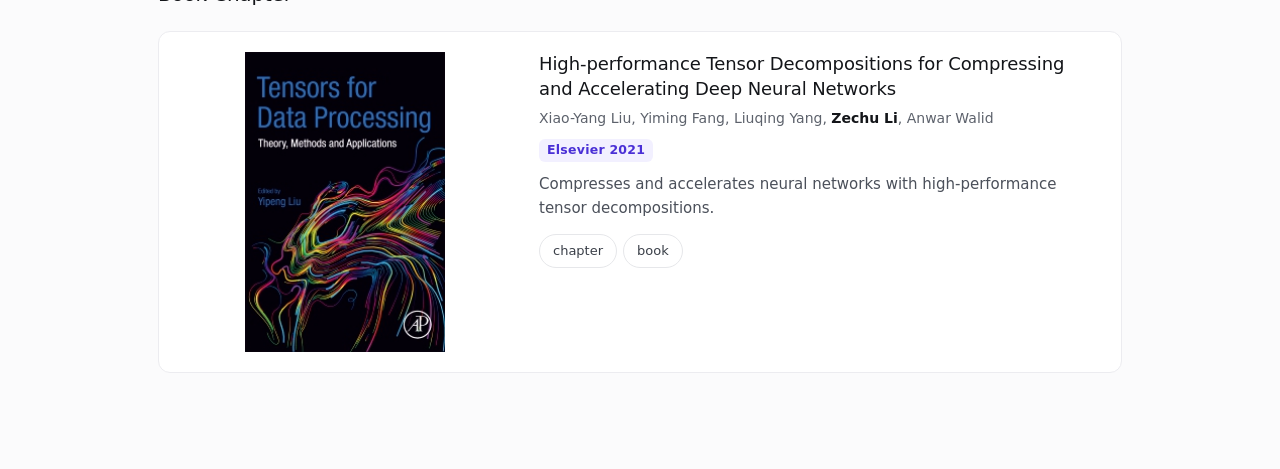
==== commit f22a71f6: "Use the Google Scholar cap logo for the Scholar button Inline the Simple Icons cap glyph as SVG and " ====
--- a/index.html
+++ b/index.html
@@ -11,7 +11,6 @@
 <link rel="icon" type="image/png" sizes="256x256" href="files/favicon.png">
 <link rel="preconnect" href="https://fonts.googleapis.com"><link rel="preconnect" href="https://fonts.gstatic.com" crossorigin><link rel="stylesheet" href="https://fonts.googleapis.com/css2?family=Google+Sans:wght@400;500;600;700&display=swap">
 <link rel="stylesheet" href="https://cdnjs.cloudflare.com/ajax/libs/font-awesome/6.5.2/css/all.min.css" crossorigin="anonymous" referrerpolicy="no-referrer">
-<link rel="stylesheet" href="https://cdnjs.cloudflare.com/ajax/libs/academicons/1.9.4/css/academicons.min.css" crossorigin="anonymous" referrerpolicy="no-referrer">
 
 <style>
 *,*::before,*::after{box-sizing:border-box}
@@ -63,8 +62,9 @@
 .social a[href*="linkedin.com"]{--b:#0a66c2}
 .social a:hover{background:var(--b);border-color:var(--b);color:#fff;transform:translateY(-1px)}
 .social i{color:var(--b);font-size:14px;width:14px;text-align:center;transition:color .15s}
-.social i.ai{font-size:16px}
+.social .ico{width:15px;height:15px;fill:var(--b);flex:none;transition:fill .15s}
 .social a:hover i{color:#fff}
+.social a:hover .ico{fill:#fff}
 .bio{margin-top:20px;display:grid;gap:16px;color:var(--body)}
 
 /* ---------- section headings ---------- */
@@ -159,7 +159,7 @@
     <div class="bio"><p class="bio-p">I am a PhD student at <a href="https://pearl-lab.com/" target="_blank" rel="noopener">PEARL Lab</a>, advised by Prof. <a href="https://pearl-lab.com/people/georgia-chalvatzaki/" target="_blank" rel="noopener">Georgia Chalvatzaki</a> since October 2024, and currently a Student Researcher at <a href="https://deepmind.google/" target="_blank" rel="noopener">Google DeepMind</a> in London. Previously, I was a visiting researcher at <a href="https://www.csail.mit.edu/" target="_blank" rel="noopener">MIT CSAIL</a> with Prof. <a href="http://people.csail.mit.edu/pulkitag/" target="_blank" rel="noopener">Pulkit Agrawal</a> and interned at <a href="https://www.idea.edu.cn/" target="_blank" rel="noopener">IDEA Research</a>.</p>
 <p class="bio-p">My research focuses on robot learning and reinforcement learning, with particular interests in scalable simulation, dexterous and humanoid manipulation, and agentic systems for automating robot learning.</p>
 <p class="bio-p">I received my bachelor&rsquo;s degree in computer science from <a href="https://www.columbia.edu/" target="_blank" rel="noopener">Columbia University</a> in May 2022. During my undergraduate studies, I was fortunate to work with Prof. <a href="https://www.ee.columbia.edu/~wangx/" target="_blank" rel="noopener">Xiaodong Wang</a>, Prof. <a href="https://scholar.google.com.au/citations?user=Q5oC62EAAAAJ&amp;hl=en" target="_blank" rel="noopener">Anwar Walid</a>, and Prof. <a href="https://sharondi-columbia.wixsite.com/ditectlab" target="_blank" rel="noopener">Sharon (Xuan) Di</a>.</p></div>
-    <nav class="social"><a class="" href="mailto:zl2993@columbia.edu"><i class="far fa-envelope" aria-hidden="true"></i> Email</a><a class="" href="https://scholar.google.com/citations?user=FI_6by0AAAAJ&hl=en" target="_blank" rel="noopener"><i class="ai ai-google-scholar" aria-hidden="true"></i> Google Scholar</a><a class="" href="https://github.com/supersglzc" target="_blank" rel="noopener"><i class="fab fa-github" aria-hidden="true"></i> GitHub</a><a class="" href="https://x.com/softraeh" target="_blank" rel="noopener"><i class="fab fa-x-twitter" aria-hidden="true"></i> X</a><a class="" href="https://www.linkedin.com/in/zechu-li-66a7741b3/" target="_blank" rel="noopener"><i class="fab fa-linkedin" aria-hidden="true"></i> LinkedIn</a></nav>
+    <nav class="social"><a class="" href="mailto:zl2993@columbia.edu"><i class="far fa-envelope" aria-hidden="true"></i> Email</a><a class="" href="https://scholar.google.com/citations?user=FI_6by0AAAAJ&hl=en" target="_blank" rel="noopener"><svg class="ico" viewBox="0 0 24 24" aria-hidden="true"><path d="M5.242 13.769L0 9.5 12 0l12 9.5-5.242 4.269C17.548 11.249 14.978 9.5 12 9.5c-2.977 0-5.548 1.748-6.758 4.269zM12 10a7 7 0 1 0 0 14 7 7 0 0 0 0-14z"/></svg> Google Scholar</a><a class="" href="https://github.com/supersglzc" target="_blank" rel="noopener"><i class="fab fa-github" aria-hidden="true"></i> GitHub</a><a class="" href="https://x.com/softraeh" target="_blank" rel="noopener"><i class="fab fa-x-twitter" aria-hidden="true"></i> X</a><a class="" href="https://www.linkedin.com/in/zechu-li-66a7741b3/" target="_blank" rel="noopener"><i class="fab fa-linkedin" aria-hidden="true"></i> LinkedIn</a></nav>
   </div>
   <img class="pf" src="files/scholar_photo.jpg" alt="Zechu (Steven) Li" width="256" height="256">
 </header>
